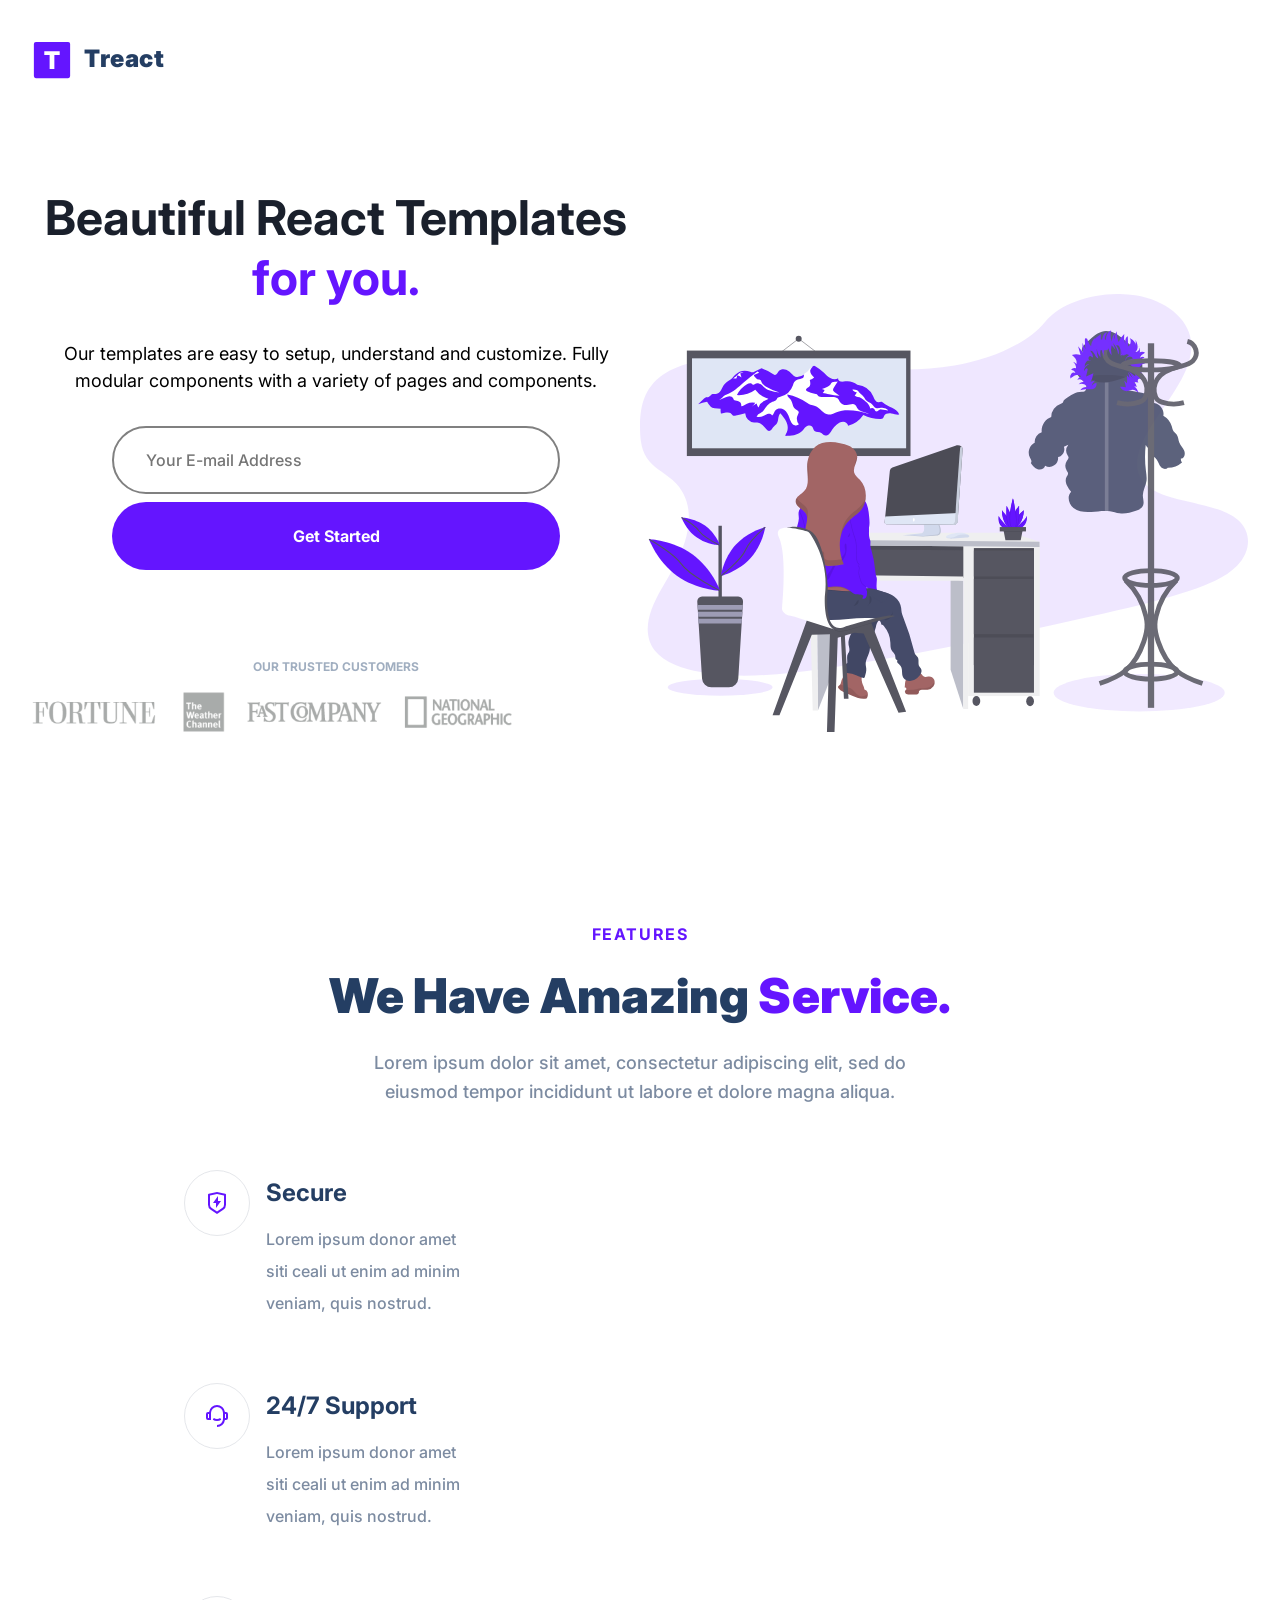
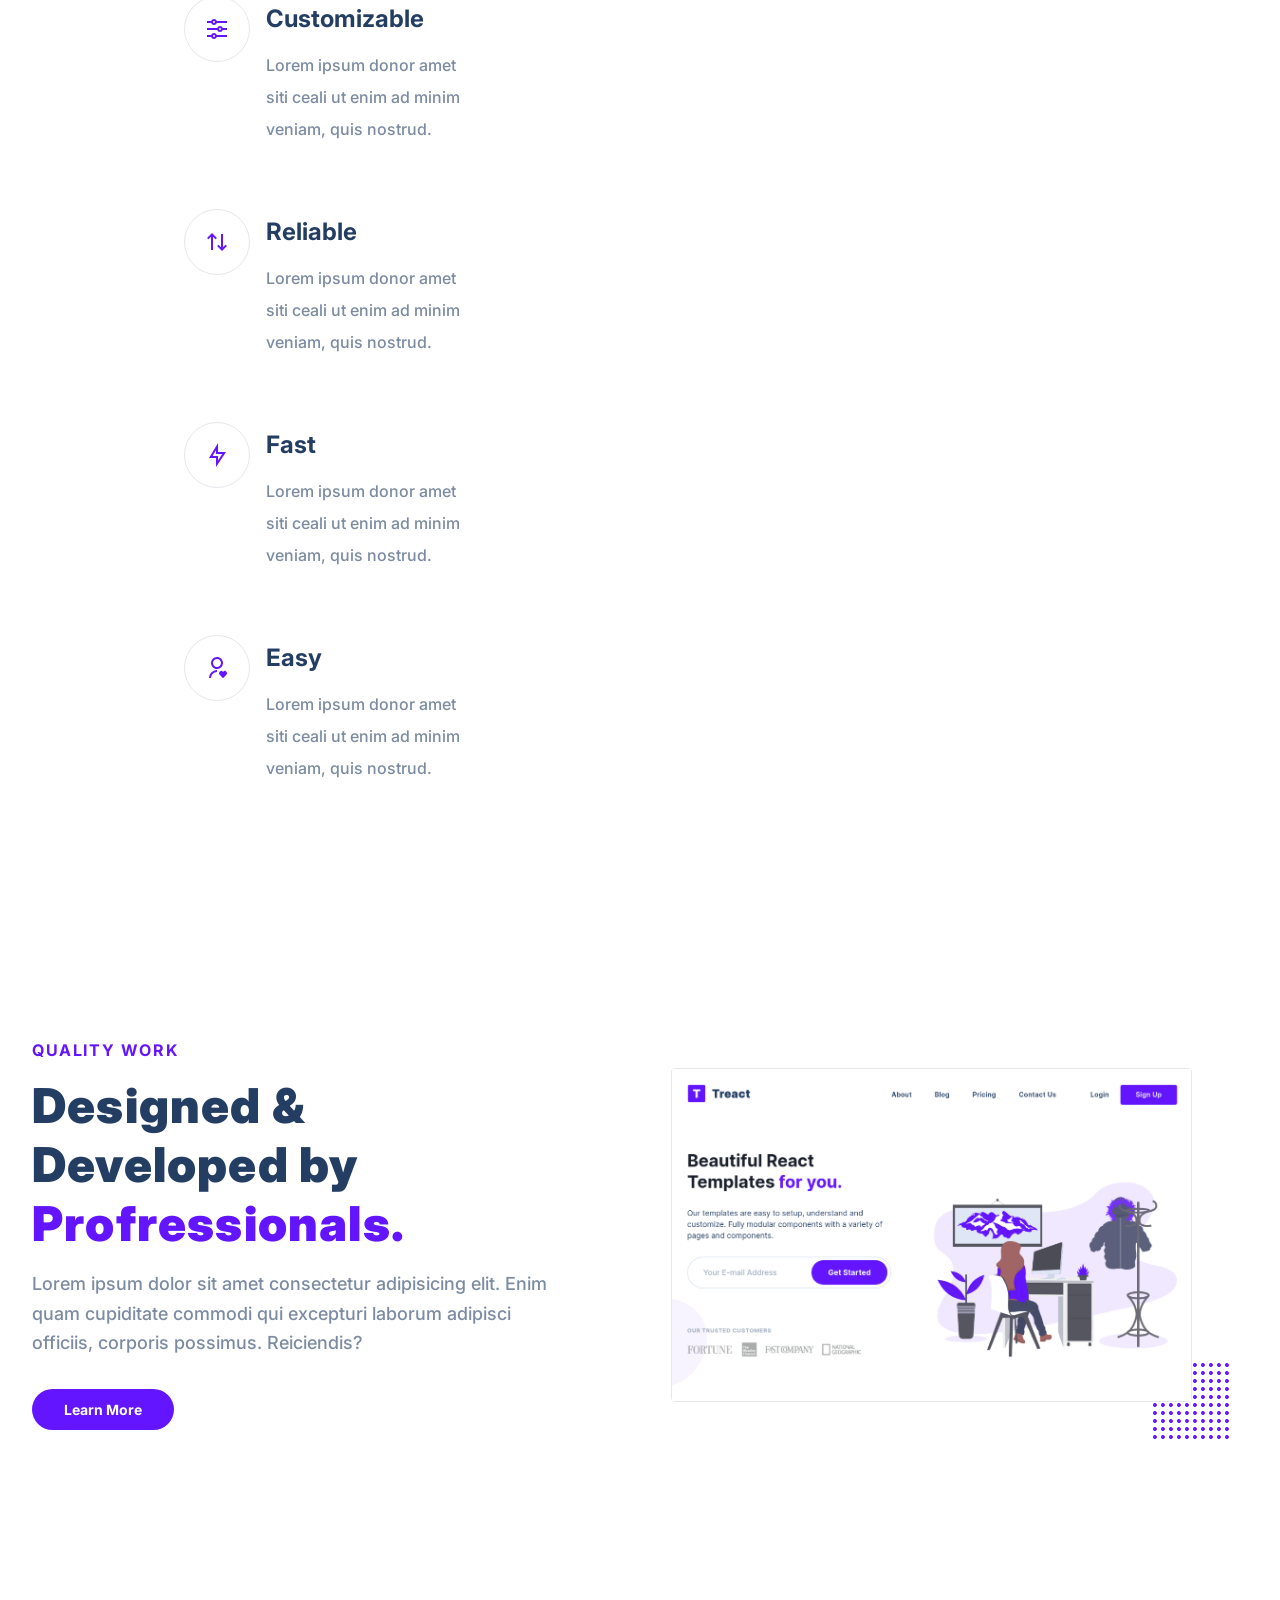
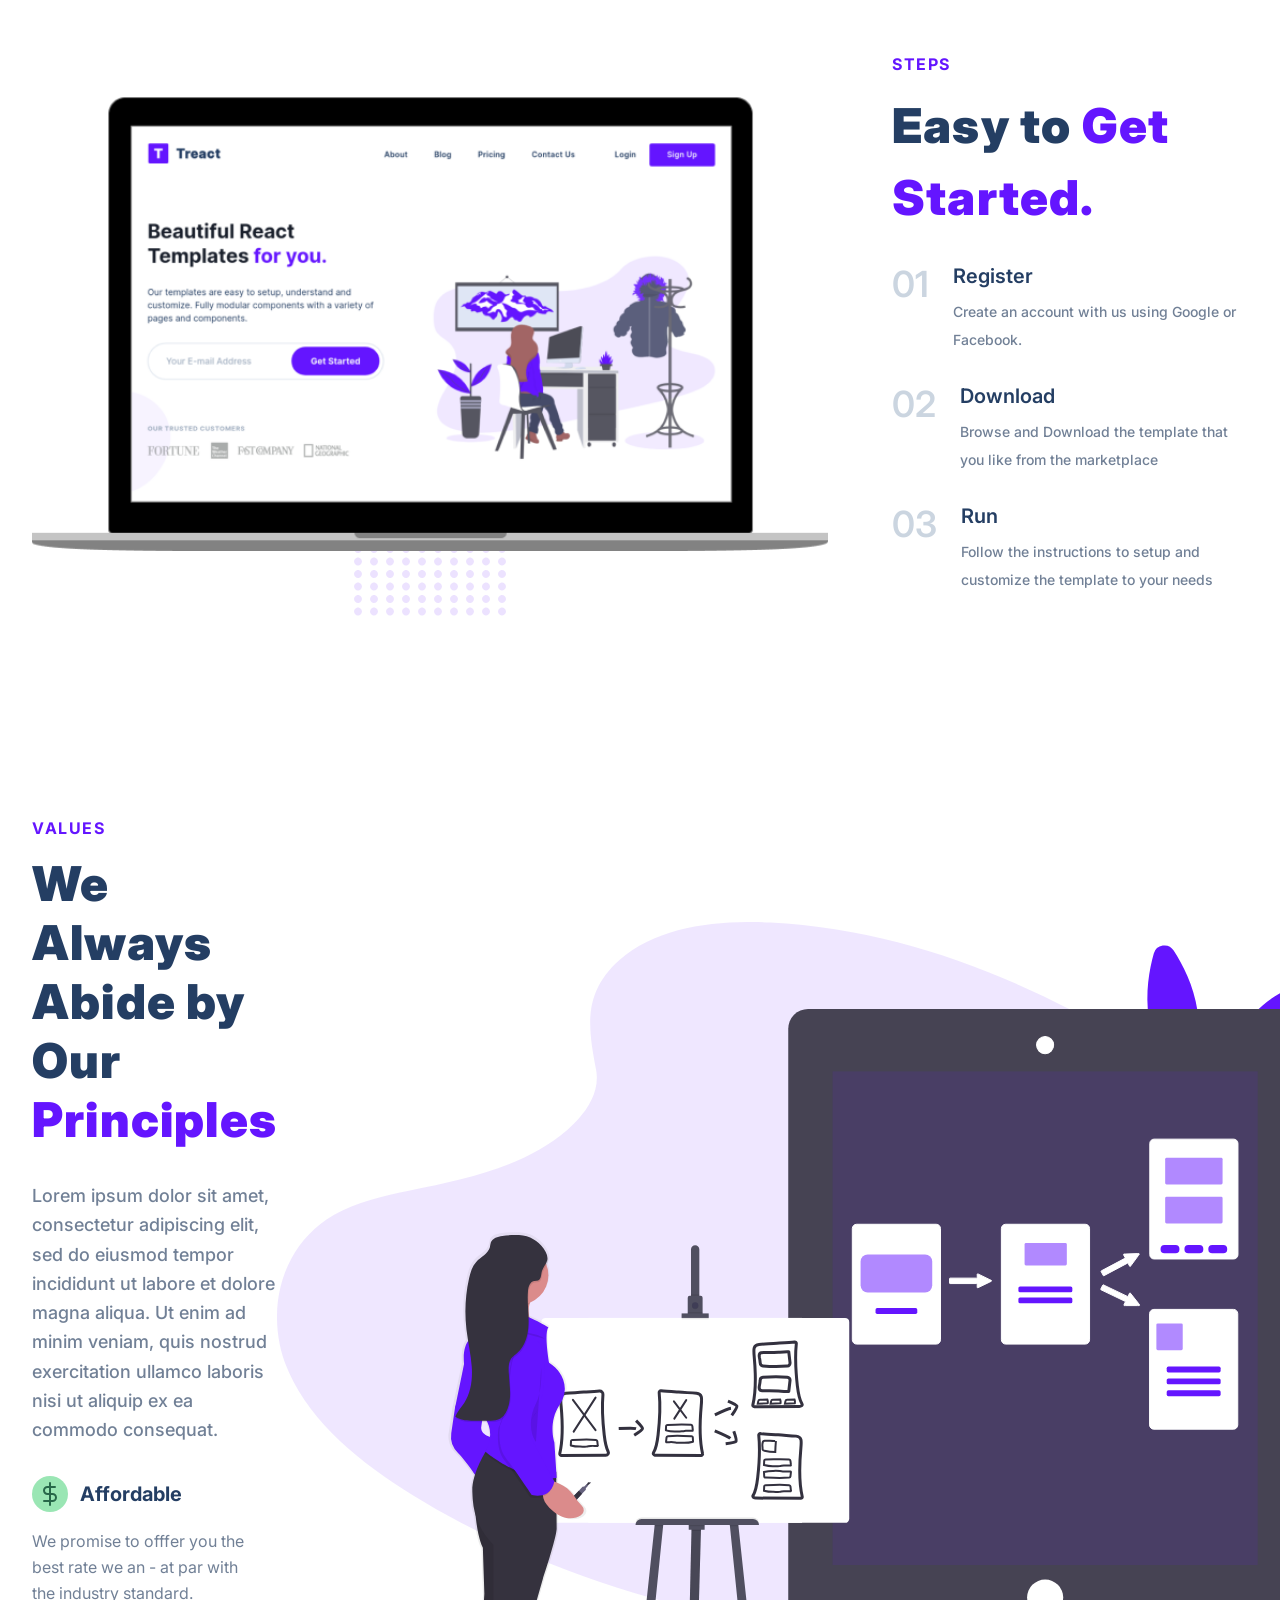
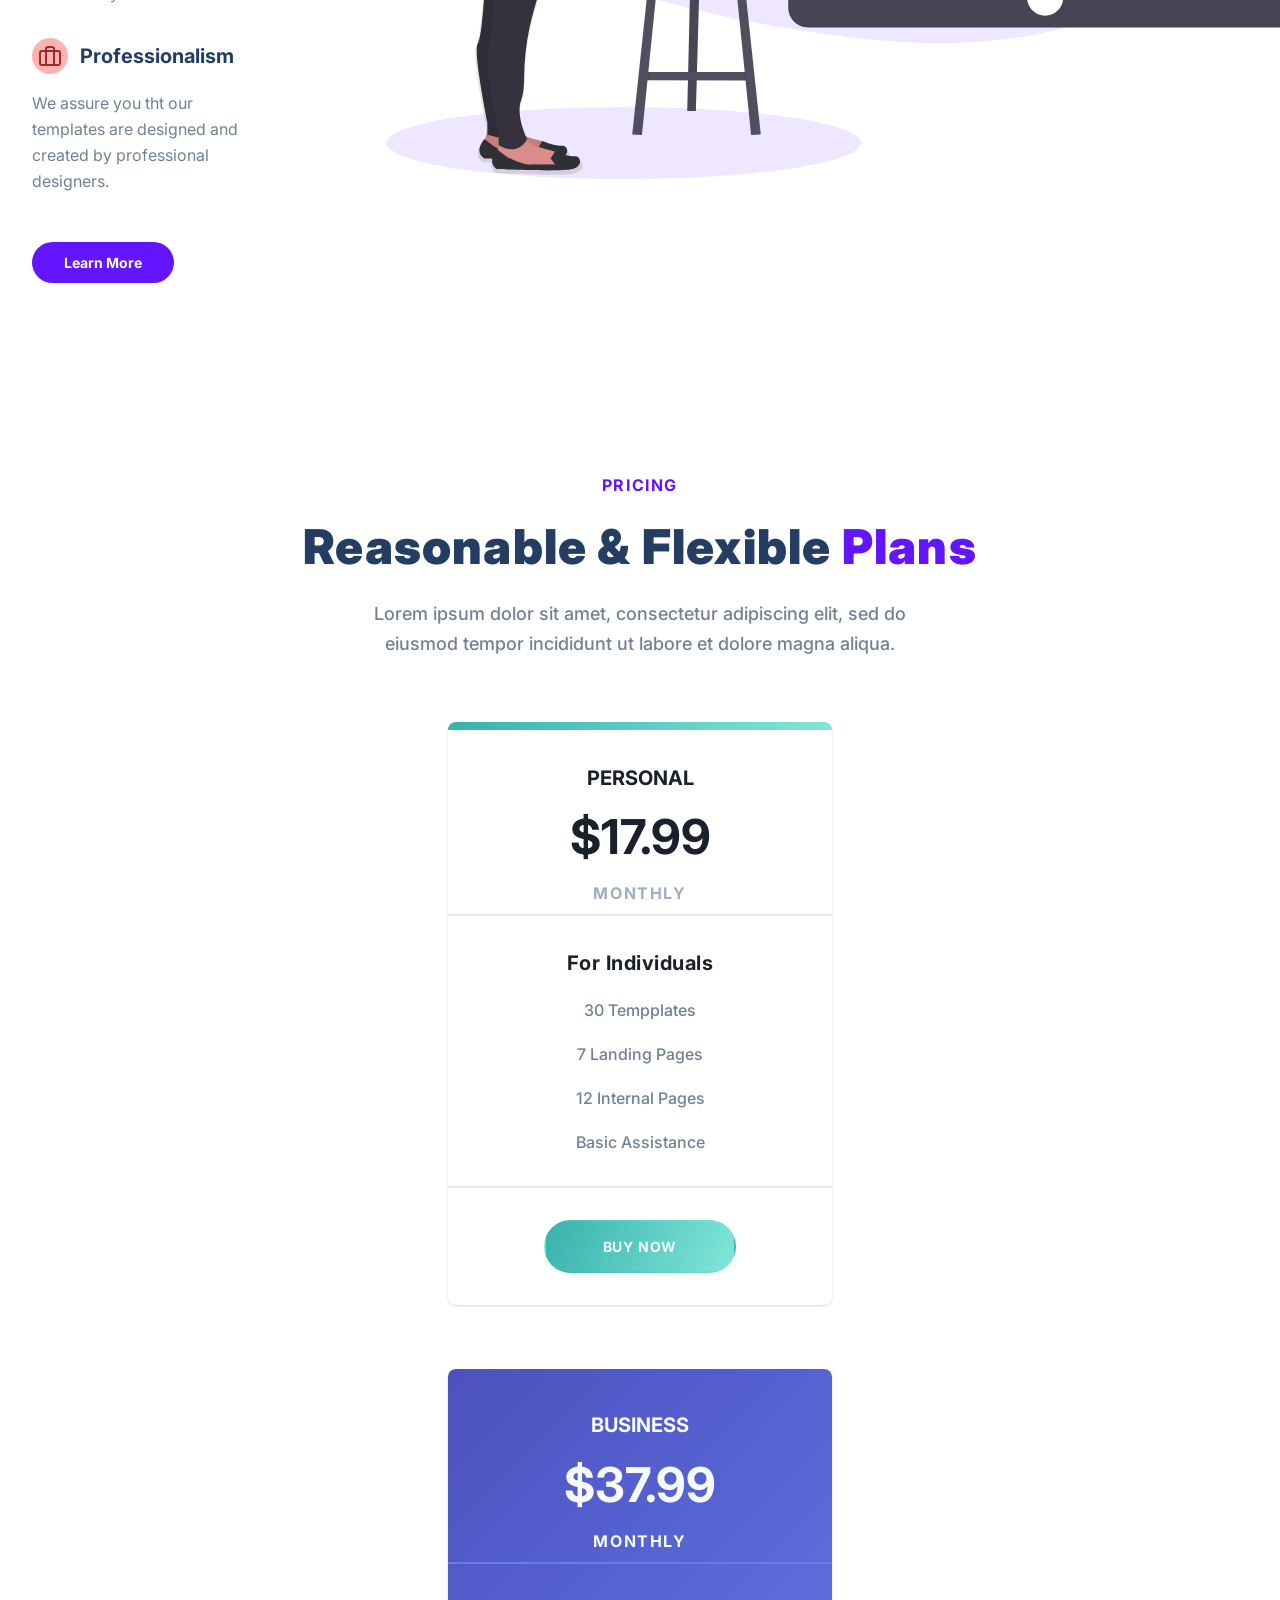
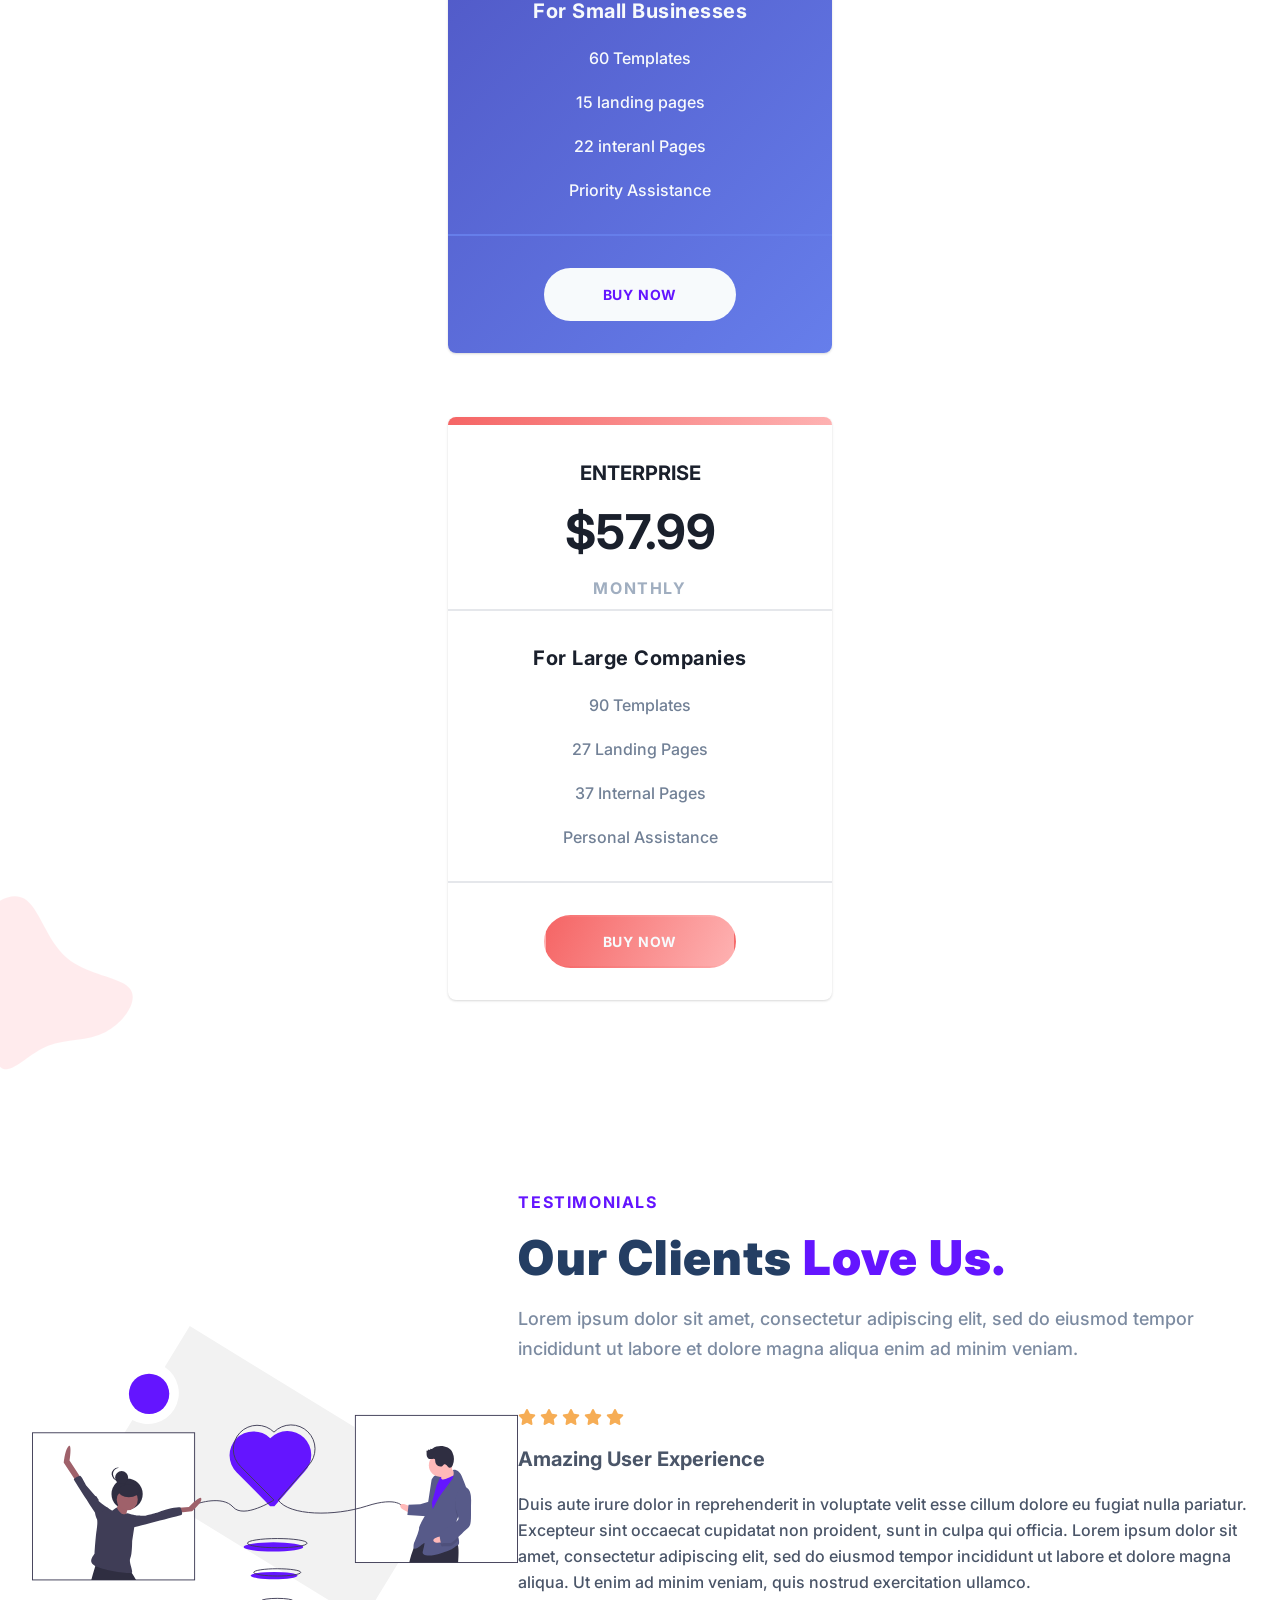
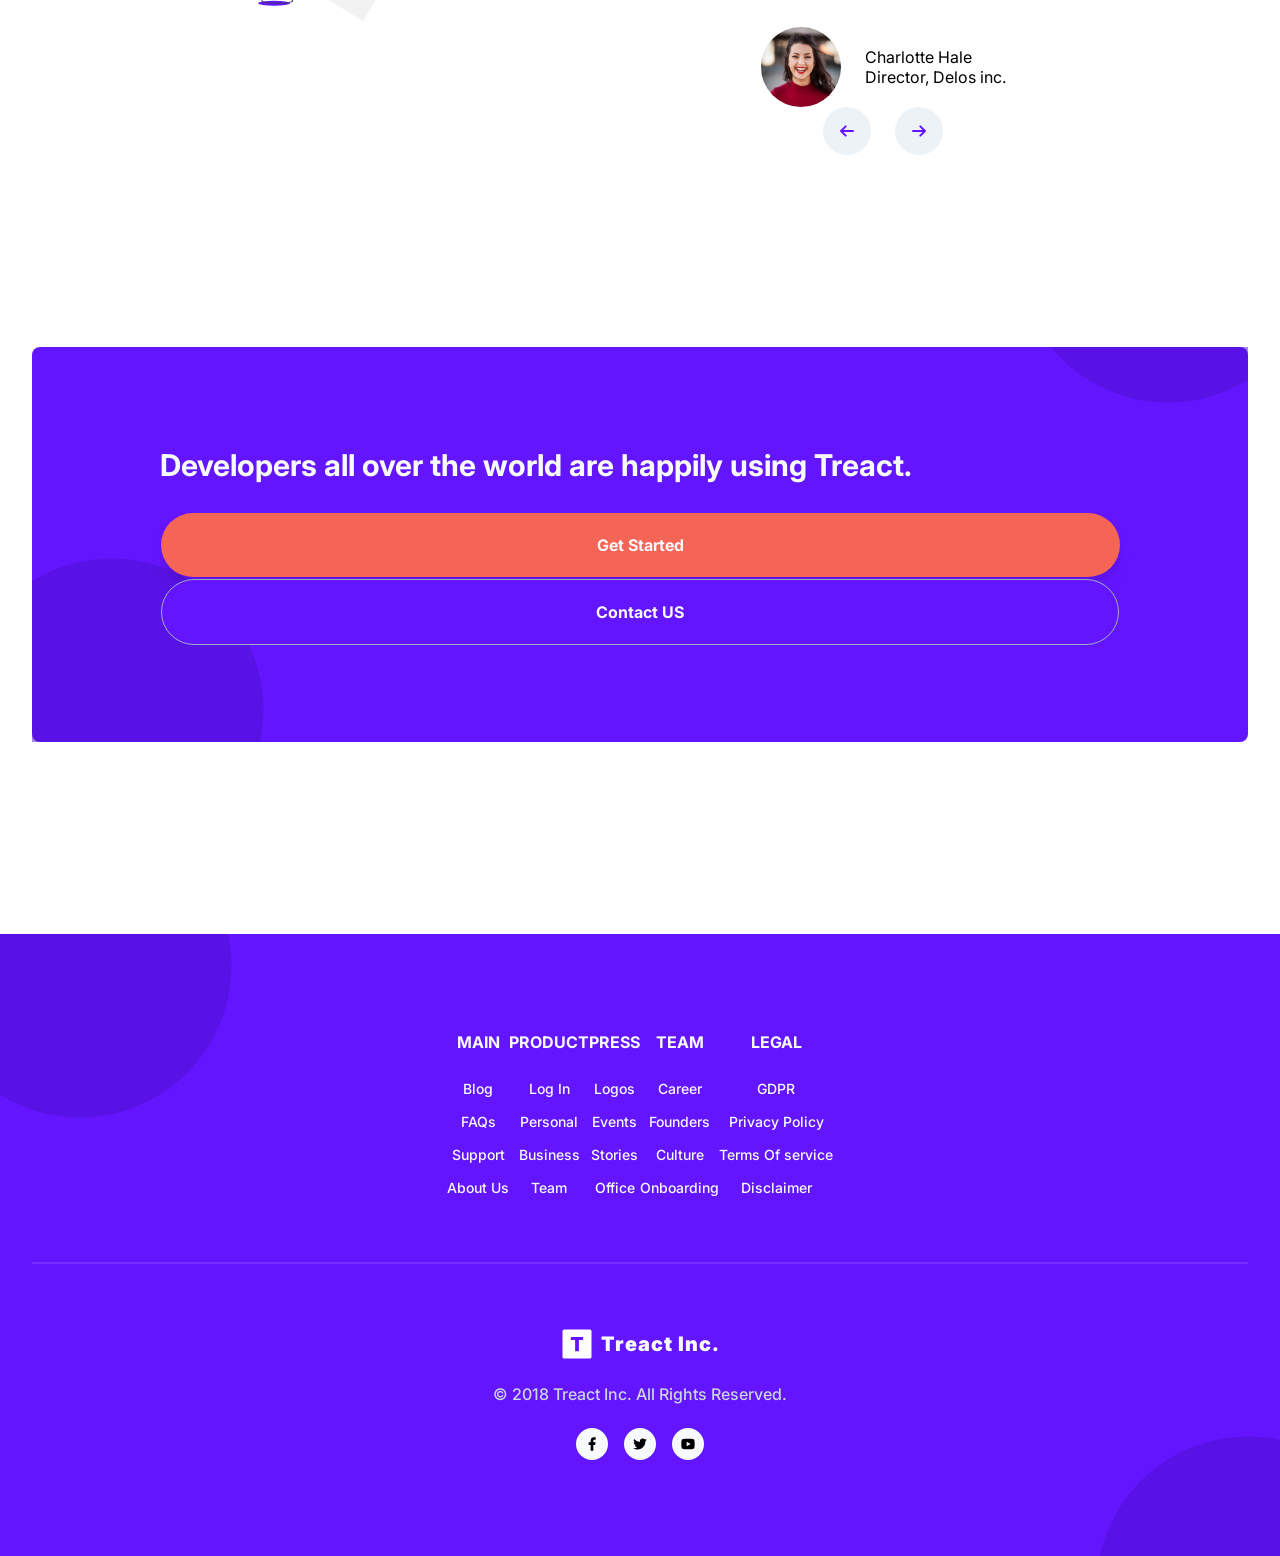
==== index.html @ 31ee58b3 "commit" ====
<!DOCTYPE html>
<html lang="en">
<head>
    <meta charset="UTF-8">
    <meta name="viewport" content="width=device-width, initial-scale=1.0">
    <title>TReact</title>
    <link rel="preconnect" href="https://fonts.googleapis.com">
    <link rel="stylesheet" href="https://cdnjs.cloudflare.com/ajax/libs/font-awesome/6.5.1/css/all.min.css">
    <link rel="stylesheet" href="styles.css">
    <script src="index.js"></script>
</head>
<body>
    <section id="landing">
        <nav>
            <div class="row nav__row">
                <div class="nav__logo">
                    <img class="nav__logo--img" src="assets/logo.2c489fc453a1783cbadacf914efa3df6.svg" alt="">
                    <h1 class="nav__logo--title">Treact</h1>
                </div>
                <div class="nav__links">
                <a href="#"class="nav__link">About</a>
                <a href="#"class="nav__link">Blog</a>
                <a href="#"class="nav__link">Pricing</a>
                <a href="#"class="nav__link">Contact Us</a>
                <a href="#" class="nav__link login">Login</a>
                <a href="#"class="nav__link--primary">Sign Up</a>
                </div>
                <button class="btn__menu btn__menu--close" onclick="openMenu()">
                    <svg xmlns="http://www.w3.org/2000/svg" width="24" height="24" viewBox="0 0 24 24" fill="none"
                        stroke="currentColor" stroke-width="2" stroke-linecap="round" stroke-linejoin="round"
                        class="btn__menu--svg">
                        <line x1="3" y1="12" x2="21" y2="12"></line>
                        <line x1="3" y1="6" x2="21" y2="6"></line>
                        <line x1="3" y1="18" x2="21" y2="18"></line>
                    </svg>
                </button>
            </nav>
                <div class="modal">
                <div class="modal__links">
                    <a class="modal__link">About</a>
                    <a class="modal__link">Blog</a>
                    <a class="modal__link">Pricing</a>
                    <a class="modal__link">Contact</a>
                    <a class="modal__link">Login</a>
                    <a class="modal__link modal__primary">Sign Up</a>
                </div>
                </div>
                <header>
                    <div class="container">
                        <div class="row">
                            <div class="header__description">
                                <h1>Beautiful React Templates <span class="purple">for you.</span></h1>
                                <p class="header__description--para">Our templates are easy to setup, understand and customize. Fully modular components with a variety of pages and components.</p>
                            <div class="header__email">
                                <input type="text" class="header__email--input" placeholder="Your E-mail Address">
                                <button class="header__email--btn">Get Started</button>
                                </div>
                            <p class="header__customers--title">OUR TRUSTED CUSTOMERS</p>
                            <img src="assets/customers-logo-strip.680ac7c2e8ae28161d2c.png" alt="" class="header__customers">
                            </div>
                            
                        <figure class="header__img--wrapper">
                            <img src="assets/design-illustration-2.6da6a00b20c07c4a9b65d1870679e1b8.svg" class="header__img">
                        </figure>
                        
                        </div>
                    </div>
                </header>
     </section>
     <main>
        <section id="features">
            <div class="container">
                <div class="row__narrow">
                    <h4 class="section__tag">FEATURES</h4>
                    <h2 class="section__title">We Have Amazing <span class="purple">Service.</span></h2>
                    <div class="section__para">Lorem ipsum dolor sit amet, consectetur adipiscing elit, sed do eiusmod tempor incididunt ut labore et dolore magna aliqua.
                    </div>
                    <div class="features">
                        <div class="services">
                           
                           <div class="service">
                            <div class="feature">
                            <div class="feature__row">
                                <figure class="feature__img--wrapper">
                                    <img src="assets/shield-icon.daefe14b320b14fbd9cbd18908ac93ec.svg" class="feature__img">
                                </figure>
                                <div class="service__description">
                                  <div class="feature__text">
                                    <h2 class="feature__title">Secure</h2>
                                    <p class="feature__para">Lorem ipsum donor amet siti ceali ut enim ad minim veniam, quis nostrud.</p>
                                  </div>
                                </div>  
                            </div>
                            </div>
                           </div>  

                           <div class="service">
                            <div class="feature">
                            <div class="feature__row">
                                <figure class="feature__img--wrapper">
                                    <img src="assets/support-icon.f9253ffa8cb6ffde5bbaa05eb5136375.svg" class="feature__img">
                                </figure>
                                <div class="feature__text">
                                    <h2 class="feature__title">24/7 Support</h2>
                                    <p class="feature__para">Lorem ipsum donor amet siti ceali ut enim ad minim veniam, quis nostrud.</p>
                                </div>
                            </div>
                            </div>
                           </div>  

                           <div class="service">
                            <div class="feature">
                            <div class="feature__row">
                                <figure class="feature__img--wrapper">
                                    <img src="assets/customize-icon.367468c90fd796009b97fbfba67b2c6a.svg" class="feature__img">
                                </figure>
                                <div class="feature__text">
                                    <h2 class="feature__title">Customizable</h2>
                                    <p class="feature__para">Lorem ipsum donor amet siti ceali ut enim ad minim veniam, quis nostrud.</p>
                                </div>
                            </div>
                            </div>
                           </div>  
                           
                           <div class="service">
                            <div class="feature">
                            <div class="feature__row">
                                <figure class="feature__img--wrapper">
                                    <img src="assets/reliable-icon.1367510a8f0a1bec76dc425d25f92f43.svg" class="feature__img">
                                </figure>
                                <div class="feature__text">
                                    <h2 class="feature__title">Reliable</h2>
                                    <p class="feature__para">Lorem ipsum donor amet siti ceali ut enim ad minim veniam, quis nostrud.</p>
                                </div>
                            </div>
                            </div>
                           </div>  

                            <div class="service">
                            <div class="feature">
                            <div class="feature__row">
                                <figure class="feature__img--wrapper">
                                    <img src="assets/fast-icon.dbb971a73d4805d2fc3bcdacdb55beba.svg" class="feature__img">
                                </figure>
                                <div class="feature__text">
                                    <h2 class="feature__title">Fast</h2>
                                    <p class="feature__para">Lorem ipsum donor amet siti ceali ut enim ad minim veniam, quis nostrud.</p>
                                </div>
                            </div>
                            </div>
                           </div> 



                          <div class="service">
                            <div class="feature">
                            <div class="feature__row">
                                <figure class="feature__img--wrapper">
                                    <img src="assets/simple-icon.673b7e1750b2a4ef32907fc164828d00.svg" class="feature__img">
                                </figure>
                                <div class="feature__text">
                                    <h2 class="feature__title">Easy</h2>
                                    <p class="feature__para">Lorem ipsum donor amet siti ceali ut enim ad minim veniam, quis nostrud.</p>
                                </div>
                            </div>
                            </div>
                          </div>    

                        </div>   
                    </div>
                </div>
            </div>
        </section>
        <section id="quality">
            <div class="container">
                <div class="row">
                    <div class="quality__description">
                        <div class="section__tag">QUALITY WORK </div>
                        <h2 class="section__title">Designed & Developed by <span class="purple">Profressionals.</span></h2>
                        <p class="section__para">Lorem ipsum dolor sit amet consectetur adipisicing elit. Enim quam cupiditate commodi qui excepturi laborum adipisci officiis, corporis possimus. Reiciendis?</p>
                        <button class="btn">Learn More</button>
                    </div>
                    <figure class="quality__img--wrapper">
                       <img src="assets/hero-screenshot-1.40a097b525c2f8c9808e.png" class="quality__img">
                       <svg viewBox="0 0 1280 1280" class="quality__grid"><path d="M55 33.5C44.5 37 35 47.6 32.8 58.3c-4.3 20.6 16.3 41.2 36.9 36.9 15.5-3.2 27.5-19 26-33.9-1.1-10.5-9-21.3-19-26.2-6.1-2.9-15.5-3.6-21.7-1.6zM183 33.5c-15.1 5-25.3 21.6-22.2 36.2 2.5 11.9 13.6 23 25.4 25.5 19.4 4.1 39.5-14.2 37.5-33.9-1.1-10.5-9-21.3-19-26.2-6.1-2.9-15.5-3.6-21.7-1.6zM311 33.5c-10.5 3.5-20 14.1-22.2 24.8-4.3 20.6 16.3 41.2 36.9 36.9 15.5-3.2 27.5-19 26-33.9-1.1-10.5-9-21.3-19-26.2-6.1-2.9-15.5-3.6-21.7-1.6zM439 33.5c-10.5 3.5-20 14.1-22.2 24.8-4.3 20.6 16.3 41.2 36.9 36.9 15.5-3.2 27.5-19 26-33.9-1.1-10.5-9-21.3-19-26.2-6.1-2.9-15.5-3.6-21.7-1.6zM567 33.5c-10.5 3.5-20 14.1-22.2 24.8-4.3 20.6 16.3 41.2 36.9 36.9 15.5-3.2 27.5-19 26-33.9-1.1-10.5-9-21.3-19-26.2-6.1-2.9-15.5-3.6-21.7-1.6zM695 33.5c-10.5 3.5-20 14.1-22.2 24.8-4.3 20.6 16.3 41.2 36.9 36.9 15.5-3.2 27.5-19 26-33.9-1.1-10.5-9-21.3-19-26.2-6.1-2.9-15.5-3.6-21.7-1.6zM823 33.5c-10.5 3.5-20 14.1-22.2 24.8-4.3 20.6 16.3 41.2 36.9 36.9 15.5-3.2 27.5-19 26-33.9-1.1-10.5-9-21.3-19-26.2-6.1-2.9-15.5-3.6-21.7-1.6zM951 33.5c-10.5 3.5-20 14.1-22.2 24.8-4.3 20.6 16.3 41.2 36.9 36.9 15.5-3.2 27.5-19 26-33.9-1.1-10.5-9-21.3-19-26.2-6.1-2.9-15.5-3.6-21.7-1.6zM1079 33.5c-10.5 3.5-20 14.1-22.2 24.8-2.5 11.7 3.2 24.4 14.2 31.9 10.7 7.4 22.9 7.5 33.7.3 17.7-11.8 20.1-33.8 5.3-48.5-8.5-8.6-20.7-11.9-31-8.5zM1207 33.5c-10.5 3.5-20 14.1-22.2 24.8-2.5 11.7 3.2 24.4 14.2 31.9 10.7 7.4 22.9 7.5 33.7.3 17.7-11.8 20.1-33.8 5.3-48.5-8.5-8.6-20.7-11.9-31-8.5zM55 161.5c-10.5 3.5-20 14.1-22.2 24.8-4.3 20.6 16.3 41.2 36.9 36.9 15.5-3.2 27.5-19 26-33.9-1.1-10.5-9-21.3-19-26.2-6.1-2.9-15.5-3.6-21.7-1.6zM183 161.5c-15.1 5-25.3 21.6-22.2 36.2 2.5 11.9 13.6 23 25.4 25.5 19.4 4.1 39.5-14.2 37.5-33.9-1.1-10.5-9-21.3-19-26.2-6.1-2.9-15.5-3.6-21.7-1.6zM311 161.5c-10.5 3.5-20 14.1-22.2 24.8-4.3 20.6 16.3 41.2 36.9 36.9 15.5-3.2 27.5-19 26-33.9-1.1-10.5-9-21.3-19-26.2-6.1-2.9-15.5-3.6-21.7-1.6zM439 161.5c-10.5 3.5-20 14.1-22.2 24.8-4.3 20.6 16.3 41.2 36.9 36.9 15.5-3.2 27.5-19 26-33.9-1.1-10.5-9-21.3-19-26.2-6.1-2.9-15.5-3.6-21.7-1.6zM567 161.5c-10.5 3.5-20 14.1-22.2 24.8-4.3 20.6 16.3 41.2 36.9 36.9 15.5-3.2 27.5-19 26-33.9-1.1-10.5-9-21.3-19-26.2-6.1-2.9-15.5-3.6-21.7-1.6zM695 161.5c-10.5 3.5-20 14.1-22.2 24.8-4.3 20.6 16.3 41.2 36.9 36.9 15.5-3.2 27.5-19 26-33.9-1.1-10.5-9-21.3-19-26.2-6.1-2.9-15.5-3.6-21.7-1.6zM823 161.5c-10.5 3.5-20 14.1-22.2 24.8-4.3 20.6 16.3 41.2 36.9 36.9 15.5-3.2 27.5-19 26-33.9-1.1-10.5-9-21.3-19-26.2-6.1-2.9-15.5-3.6-21.7-1.6zM951 161.5c-10.5 3.5-20 14.1-22.2 24.8-4.3 20.6 16.3 41.2 36.9 36.9 15.5-3.2 27.5-19 26-33.9-1.1-10.5-9-21.3-19-26.2-6.1-2.9-15.5-3.6-21.7-1.6zM1079 161.5c-10.5 3.5-20 14.1-22.2 24.8-2.5 11.7 3.2 24.4 14.2 31.9 10.7 7.4 22.9 7.5 33.7.3 17.7-11.8 20.1-33.8 5.3-48.5-8.5-8.6-20.7-11.9-31-8.5zM1207 161.5c-10.5 3.5-20 14.1-22.2 24.8-2.5 11.7 3.2 24.4 14.2 31.9 10.7 7.4 22.9 7.5 33.7.3 17.7-11.8 20.1-33.8 5.3-48.5-8.5-8.6-20.7-11.9-31-8.5zM55 289.5c-10.5 3.5-20 14.1-22.2 24.8-4.3 20.6 16.3 41.2 36.9 36.9 15.5-3.2 27.5-19 26-33.9-1.1-10.5-9-21.3-19-26.2-6.1-2.9-15.5-3.6-21.7-1.6zM183 289.5c-10.5 3.5-20 14.1-22.2 24.8-4.3 20.6 16.3 41.2 36.9 36.9 15.5-3.2 27.5-19 26-33.9-1.1-10.5-9-21.3-19-26.2-6.1-2.9-15.5-3.6-21.7-1.6zM311 289.5c-10.5 3.5-20 14.1-22.2 24.8-4.3 20.6 16.3 41.2 36.9 36.9 15.5-3.2 27.5-19 26-33.9-1.1-10.5-9-21.3-19-26.2-6.1-2.9-15.5-3.6-21.7-1.6zM439 289.5c-10.5 3.5-20 14.1-22.2 24.8-4.3 20.6 16.3 41.2 36.9 36.9 15.5-3.2 27.5-19 26-33.9-1.1-10.5-9-21.3-19-26.2-6.1-2.9-15.5-3.6-21.7-1.6zM567 289.5c-10.5 3.5-20 14.1-22.2 24.8-4.3 20.6 16.3 41.2 36.9 36.9 15.5-3.2 27.5-19 26-33.9-1.1-10.5-9-21.3-19-26.2-6.1-2.9-15.5-3.6-21.7-1.6zM695 289.5c-10.5 3.5-20 14.1-22.2 24.8-4.3 20.6 16.3 41.2 36.9 36.9 15.5-3.2 27.5-19 26-33.9-1.1-10.5-9-21.3-19-26.2-6.1-2.9-15.5-3.6-21.7-1.6zM823 289.5c-10.5 3.5-20 14.1-22.2 24.8-4.3 20.6 16.3 41.2 36.9 36.9 15.5-3.2 27.5-19 26-33.9-1.1-10.5-9-21.3-19-26.2-6.1-2.9-15.5-3.6-21.7-1.6zM951 289.5c-10.5 3.5-20 14.1-22.2 24.8-4.3 20.6 16.3 41.2 36.9 36.9 15.5-3.2 27.5-19 26-33.9-1.1-10.5-9-21.3-19-26.2-6.1-2.9-15.5-3.6-21.7-1.6zM1079 289.5c-10.5 3.5-20 14.1-22.2 24.8-4.3 20.6 16.3 41.2 36.9 36.9 15.5-3.2 27.5-19 26-33.9-1.1-10.5-9-21.3-19-26.2-6.1-2.9-15.5-3.6-21.7-1.6zM1207 289.5c-10.5 3.5-20 14.1-22.2 24.8-4.3 20.6 16.3 41.2 36.9 36.9 15.5-3.2 27.5-19 26-33.9-1.1-10.5-9-21.3-19-26.2-6.1-2.9-15.5-3.6-21.7-1.6zM55 417.5c-10.5 3.5-20 14.1-22.2 24.8-4.3 20.6 16.3 41.2 36.9 36.9 15.5-3.2 27.5-19 26-33.9-1.1-10.5-9-21.3-19-26.2-6.1-2.9-15.5-3.6-21.7-1.6zM183 417.5c-10.5 3.5-20 14.1-22.2 24.8-4.3 20.6 16.3 41.2 36.9 36.9 15.5-3.2 27.5-19 26-33.9-1.1-10.5-9-21.3-19-26.2-6.1-2.9-15.5-3.6-21.7-1.6zM311 417.5c-10.5 3.5-20 14.1-22.2 24.8-4.3 20.6 16.3 41.2 36.9 36.9 15.5-3.2 27.5-19 26-33.9-1.1-10.5-9-21.3-19-26.2-6.1-2.9-15.5-3.6-21.7-1.6zM439 417.5c-10.5 3.5-20 14.1-22.2 24.8-4.3 20.6 16.3 41.2 36.9 36.9 15.5-3.2 27.5-19 26-33.9-1.1-10.5-9-21.3-19-26.2-6.1-2.9-15.5-3.6-21.7-1.6zM567 417.5c-10.5 3.5-20 14.1-22.2 24.8-4.3 20.6 16.3 41.2 36.9 36.9 15.5-3.2 27.5-19 26-33.9-1.1-10.5-9-21.3-19-26.2-6.1-2.9-15.5-3.6-21.7-1.6zM695 417.5c-10.5 3.5-20 14.1-22.2 24.8-4.3 20.6 16.3 41.2 36.9 36.9 15.5-3.2 27.5-19 26-33.9-1.1-10.5-9-21.3-19-26.2-6.1-2.9-15.5-3.6-21.7-1.6zM823 417.5c-10.5 3.5-20 14.1-22.2 24.8-4.3 20.6 16.3 41.2 36.9 36.9 15.5-3.2 27.5-19 26-33.9-1.1-10.5-9-21.3-19-26.2-6.1-2.9-15.5-3.6-21.7-1.6zM951 417.5c-10.5 3.5-20 14.1-22.2 24.8-4.3 20.6 16.3 41.2 36.9 36.9 15.5-3.2 27.5-19 26-33.9-1.1-10.5-9-21.3-19-26.2-6.1-2.9-15.5-3.6-21.7-1.6zM1079 417.5c-10.5 3.5-20 14.1-22.2 24.8-4.3 20.6 16.3 41.2 36.9 36.9 15.5-3.2 27.5-19 26-33.9-1.1-10.5-9-21.3-19-26.2-6.1-2.9-15.5-3.6-21.7-1.6zM1207 417.5c-10.5 3.5-20 14.1-22.2 24.8-4.3 20.6 16.3 41.2 36.9 36.9 15.5-3.2 27.5-19 26-33.9-1.1-10.5-9-21.3-19-26.2-6.1-2.9-15.5-3.6-21.7-1.6zM55 545.5c-10.5 3.5-20 14.1-22.2 24.8-4.3 20.6 16.3 41.2 36.9 36.9 15.5-3.2 27.5-19 26-33.9-1.1-10.5-9-21.3-19-26.2-6.1-2.9-15.5-3.6-21.7-1.6zM183 545.5c-10.5 3.5-20 14.1-22.2 24.8-4.3 20.6 16.3 41.2 36.9 36.9 15.5-3.2 27.5-19 26-33.9-1.1-10.5-9-21.3-19-26.2-6.1-2.9-15.5-3.6-21.7-1.6zM311 545.5c-10.5 3.5-20 14.1-22.2 24.8-4.3 20.6 16.3 41.2 36.9 36.9 15.5-3.2 27.5-19 26-33.9-1.1-10.5-9-21.3-19-26.2-6.1-2.9-15.5-3.6-21.7-1.6zM439 545.5c-10.5 3.5-20 14.1-22.2 24.8-4.3 20.6 16.3 41.2 36.9 36.9 15.5-3.2 27.5-19 26-33.9-1.1-10.5-9-21.3-19-26.2-6.1-2.9-15.5-3.6-21.7-1.6zM567 545.5c-10.5 3.5-20 14.1-22.2 24.8-4.3 20.6 16.3 41.2 36.9 36.9 15.5-3.2 27.5-19 26-33.9-1.1-10.5-9-21.3-19-26.2-6.1-2.9-15.5-3.6-21.7-1.6zM695 545.5c-10.5 3.5-20 14.1-22.2 24.8-4.3 20.6 16.3 41.2 36.9 36.9 15.5-3.2 27.5-19 26-33.9-1.1-10.5-9-21.3-19-26.2-6.1-2.9-15.5-3.6-21.7-1.6zM823 545.5c-10.5 3.5-20 14.1-22.2 24.8-4.3 20.6 16.3 41.2 36.9 36.9 15.5-3.2 27.5-19 26-33.9-1.1-10.5-9-21.3-19-26.2-6.1-2.9-15.5-3.6-21.7-1.6zM951 545.5c-10.5 3.5-20 14.1-22.2 24.8-4.3 20.6 16.3 41.2 36.9 36.9 15.5-3.2 27.5-19 26-33.9-1.1-10.5-9-21.3-19-26.2-6.1-2.9-15.5-3.6-21.7-1.6zM1079 545.5c-10.5 3.5-20 14.1-22.2 24.8-4.3 20.6 16.3 41.2 36.9 36.9 15.5-3.2 27.5-19 26-33.9-1.1-10.5-9-21.3-19-26.2-6.1-2.9-15.5-3.6-21.7-1.6zM1207 545.5c-10.5 3.5-20 14.1-22.2 24.8-4.3 20.6 16.3 41.2 36.9 36.9 15.5-3.2 27.5-19 26-33.9-1.1-10.5-9-21.3-19-26.2-6.1-2.9-15.5-3.6-21.7-1.6zM55 673.5c-10.5 3.5-20 14.1-22.2 24.8-4.3 20.6 16.3 41.2 36.9 36.9 15.5-3.2 27.5-19 26-33.9-1.1-10.5-9-21.3-19-26.2-6.1-2.9-15.5-3.6-21.7-1.6zM183 673.5c-10.5 3.5-20 14.1-22.2 24.8-4.3 20.6 16.3 41.2 36.9 36.9 15.5-3.2 27.5-19 26-33.9-1.1-10.5-9-21.3-19-26.2-6.1-2.9-15.5-3.6-21.7-1.6zM311 673.5c-10.5 3.5-20 14.1-22.2 24.8-4.3 20.6 16.3 41.2 36.9 36.9 15.5-3.2 27.5-19 26-33.9-1.1-10.5-9-21.3-19-26.2-6.1-2.9-15.5-3.6-21.7-1.6zM439 673.5c-10.5 3.5-20 14.1-22.2 24.8-4.3 20.6 16.3 41.2 36.9 36.9 15.5-3.2 27.5-19 26-33.9-1.1-10.5-9-21.3-19-26.2-6.1-2.9-15.5-3.6-21.7-1.6zM567 673.5c-10.5 3.5-20 14.1-22.2 24.8-4.3 20.6 16.3 41.2 36.9 36.9 15.5-3.2 27.5-19 26-33.9-1.1-10.5-9-21.3-19-26.2-6.1-2.9-15.5-3.6-21.7-1.6zM695 673.5c-10.5 3.5-20 14.1-22.2 24.8-4.3 20.6 16.3 41.2 36.9 36.9 15.5-3.2 27.5-19 26-33.9-1.1-10.5-9-21.3-19-26.2-6.1-2.9-15.5-3.6-21.7-1.6zM823 673.5c-10.5 3.5-20 14.1-22.2 24.8-4.3 20.6 16.3 41.2 36.9 36.9 15.5-3.2 27.5-19 26-33.9-1.1-10.5-9-21.3-19-26.2-6.1-2.9-15.5-3.6-21.7-1.6zM951 673.5c-10.5 3.5-20 14.1-22.2 24.8-4.3 20.6 16.3 41.2 36.9 36.9 15.5-3.2 27.5-19 26-33.9-1.1-10.5-9-21.3-19-26.2-6.1-2.9-15.5-3.6-21.7-1.6zM1079 673.5c-10.5 3.5-20 14.1-22.2 24.8-4.3 20.6 16.3 41.2 36.9 36.9 15.5-3.2 27.5-19 26-33.9-1.1-10.5-9-21.3-19-26.2-6.1-2.9-15.5-3.6-21.7-1.6zM1207 673.5c-10.5 3.5-20 14.1-22.2 24.8-4.3 20.6 16.3 41.2 36.9 36.9 15.5-3.2 27.5-19 26-33.9-1.1-10.5-9-21.3-19-26.2-6.1-2.9-15.5-3.6-21.7-1.6zM55 801.5c-10.5 3.5-20 14.1-22.2 24.8-4.3 20.6 16.3 41.2 36.9 36.9 15.5-3.2 27.5-19 26-33.9-1.1-10.5-9-21.3-19-26.2-6.1-2.9-15.5-3.6-21.7-1.6zM183 801.5c-10.5 3.5-20 14.1-22.2 24.8-4.3 20.6 16.3 41.2 36.9 36.9 15.5-3.2 27.5-19 26-33.9-1.1-10.5-9-21.3-19-26.2-6.1-2.9-15.5-3.6-21.7-1.6zM311 801.5c-10.5 3.5-20 14.1-22.2 24.8-2.5 11.7 3.2 24.4 14.2 31.9 10.7 7.4 22.9 7.5 33.7.3 17.7-11.8 20.1-33.8 5.3-48.5-8.5-8.6-20.7-11.9-31-8.5zM439 801.5c-10.5 3.5-20 14.1-22.2 24.8-2.5 11.7 3.2 24.4 14.2 31.9 10.7 7.4 22.9 7.5 33.7.3 17.7-11.8 20.1-33.8 5.3-48.5-8.5-8.6-20.7-11.9-31-8.5zM567 801.5c-15.1 5-25.3 21.6-22.2 36.2 2.5 11.9 13.6 23 25.5 25.5 19.3 4.1 39.4-14.2 37.4-33.9-1.1-10.5-9-21.3-19-26.2-6.1-2.9-15.5-3.6-21.7-1.6zM695 801.5c-15.1 5-25.3 21.6-22.2 36.2 2.5 11.9 13.6 23 25.5 25.5 19.3 4.1 39.4-14.2 37.4-33.9-1.1-10.5-9-21.3-19-26.2-6.1-2.9-15.5-3.6-21.7-1.6zM823 801.5c-15.1 5-25.3 21.6-22.2 36.2 2.5 11.9 13.6 23 25.5 25.5 19.3 4.1 39.4-14.2 37.4-33.9-1.1-10.5-9-21.3-19-26.2-6.1-2.9-15.5-3.6-21.7-1.6zM951 801.5c-15.1 5-25.3 21.6-22.2 36.2 2.5 11.9 13.6 23 25.5 25.5 19.3 4.1 39.4-14.2 37.4-33.9-1.1-10.5-9-21.3-19-26.2-6.1-2.9-15.5-3.6-21.7-1.6zM1079 801.5c-10.5 3.5-20 14.1-22.2 24.8-4.3 20.6 16.3 41.2 36.9 36.9 15.5-3.2 27.5-19 26-33.9-1.1-10.5-9-21.3-19-26.2-6.1-2.9-15.5-3.6-21.7-1.6zM1207 801.5c-10.5 3.5-20 14.1-22.2 24.8-4.3 20.6 16.3 41.2 36.9 36.9 15.5-3.2 27.5-19 26-33.9-1.1-10.5-9-21.3-19-26.2-6.1-2.9-15.5-3.6-21.7-1.6zM55 929.5c-10.5 3.5-20 14.1-22.2 24.8-4.3 20.6 16.3 41.2 36.9 36.9 15.5-3.2 27.5-19 26-33.9-1.1-10.5-9-21.3-19-26.2-6.1-2.9-15.5-3.6-21.7-1.6zM183 929.5c-10.5 3.5-20 14.1-22.2 24.8-4.3 20.6 16.3 41.2 36.9 36.9 15.5-3.2 27.5-19 26-33.9-1.1-10.5-9-21.3-19-26.2-6.1-2.9-15.5-3.6-21.7-1.6zM311 929.5c-10.5 3.5-20 14.1-22.2 24.8-2.5 11.7 3.2 24.4 14.2 31.9 10.7 7.4 22.9 7.5 33.7.3 17.7-11.8 20.1-33.8 5.3-48.5-8.5-8.6-20.7-11.9-31-8.5zM439 929.5c-10.5 3.5-20 14.1-22.2 24.8-2.5 11.7 3.2 24.4 14.2 31.9 10.7 7.4 22.9 7.5 33.7.3 17.7-11.8 20.1-33.8 5.3-48.5-8.5-8.6-20.7-11.9-31-8.5zM567 929.5c-15.1 5-25.3 21.6-22.2 36.2 2.5 11.9 13.6 23 25.5 25.5 19.3 4.1 39.4-14.2 37.4-33.9-1.1-10.5-9-21.3-19-26.2-6.1-2.9-15.5-3.6-21.7-1.6zM695 929.5c-15.1 5-25.3 21.6-22.2 36.2 2.5 11.9 13.6 23 25.5 25.5 19.3 4.1 39.4-14.2 37.4-33.9-1.1-10.5-9-21.3-19-26.2-6.1-2.9-15.5-3.6-21.7-1.6zM823 929.5c-15.1 5-25.3 21.6-22.2 36.2 2.5 11.9 13.6 23 25.5 25.5 19.3 4.1 39.4-14.2 37.4-33.9-1.1-10.5-9-21.3-19-26.2-6.1-2.9-15.5-3.6-21.7-1.6zM951 929.5c-15.1 5-25.3 21.6-22.2 36.2 2.5 11.9 13.6 23 25.5 25.5 19.3 4.1 39.4-14.2 37.4-33.9-1.1-10.5-9-21.3-19-26.2-6.1-2.9-15.5-3.6-21.7-1.6zM1079 929.5c-10.5 3.5-20 14.1-22.2 24.8-4.3 20.6 16.3 41.2 36.9 36.9 15.5-3.2 27.5-19 26-33.9-1.1-10.5-9-21.3-19-26.2-6.1-2.9-15.5-3.6-21.7-1.6zM1207 929.5c-10.5 3.5-20 14.1-22.2 24.8-4.3 20.6 16.3 41.2 36.9 36.9 15.5-3.2 27.5-19 26-33.9-1.1-10.5-9-21.3-19-26.2-6.1-2.9-15.5-3.6-21.7-1.6zM55 1057.5c-10.5 3.5-20 14.1-22.2 24.8-4.3 20.6 16.3 41.2 36.9 36.9 15.5-3.2 27.5-19 26-33.9-1.1-10.5-9-21.3-19-26.2-6.1-2.9-15.5-3.6-21.7-1.6zM183 1057.5c-10.5 3.5-20 14.1-22.2 24.8-4.3 20.6 16.3 41.2 36.9 36.9 15.5-3.2 27.5-19 26-33.9-1.1-10.5-9-21.3-19-26.2-6.1-2.9-15.5-3.6-21.7-1.6zM311 1057.5c-10.5 3.5-20 14.1-22.2 24.8-2.5 11.7 3.2 24.4 14.2 31.9 10.7 7.4 22.9 7.5 33.7.3 17.7-11.8 20.1-33.8 5.3-48.5-8.5-8.6-20.7-11.9-31-8.5zM439 1057.5c-10.5 3.5-20 14.1-22.2 24.8-2.5 11.7 3.2 24.4 14.2 31.9 10.7 7.4 22.9 7.5 33.7.3 17.7-11.8 20.1-33.8 5.3-48.5-8.5-8.6-20.7-11.9-31-8.5zM567 1057.5c-10.5 3.5-20 14.1-22.2 24.8-4.3 20.6 16.3 41.2 36.9 36.9 15.5-3.2 27.5-19 26-33.9-1.1-10.5-9-21.3-19-26.2-6.1-2.9-15.5-3.6-21.7-1.6zM695 1057.5c-10.5 3.5-20 14.1-22.2 24.8-4.3 20.6 16.3 41.2 36.9 36.9 15.5-3.2 27.5-19 26-33.9-1.1-10.5-9-21.3-19-26.2-6.1-2.9-15.5-3.6-21.7-1.6zM823 1057.5c-10.5 3.5-20 14.1-22.2 24.8-4.3 20.6 16.3 41.2 36.9 36.9 15.5-3.2 27.5-19 26-33.9-1.1-10.5-9-21.3-19-26.2-6.1-2.9-15.5-3.6-21.7-1.6zM951 1057.5c-10.5 3.5-20 14.1-22.2 24.8-4.3 20.6 16.3 41.2 36.9 36.9 15.5-3.2 27.5-19 26-33.9-1.1-10.5-9-21.3-19-26.2-6.1-2.9-15.5-3.6-21.7-1.6zM1079 1057.5c-10.5 3.5-20 14.1-22.2 24.8-4.3 20.6 16.3 41.2 36.9 36.9 15.5-3.2 27.5-19 26-33.9-1.1-10.5-9-21.3-19-26.2-6.1-2.9-15.5-3.6-21.7-1.6zM1207 1057.5c-10.5 3.5-20 14.1-22.2 24.8-4.3 20.6 16.3 41.2 36.9 36.9 15.5-3.2 27.5-19 26-33.9-1.1-10.5-9-21.3-19-26.2-6.1-2.9-15.5-3.6-21.7-1.6zM55 1185.5c-10.5 3.5-20 14.1-22.2 24.8-4.3 20.6 16.3 41.2 36.9 36.9 15.5-3.2 27.5-19 26-33.9-1.1-10.5-9-21.3-19-26.2-6.1-2.9-15.5-3.6-21.7-1.6zM183 1185.5c-10.5 3.5-20 14.1-22.2 24.8-4.3 20.6 16.3 41.2 36.9 36.9 15.5-3.2 27.5-19 26-33.9-1.1-10.5-9-21.3-19-26.2-6.1-2.9-15.5-3.6-21.7-1.6zM311 1185.5c-10.5 3.5-20 14.1-22.2 24.8-4.3 20.6 16.3 41.2 36.9 36.9 15.5-3.2 27.5-19 26-33.9-1.1-10.5-9-21.3-19-26.2-6.1-2.9-15.5-3.6-21.7-1.6zM439 1185.5c-10.5 3.5-20 14.1-22.2 24.8-4.3 20.6 16.3 41.2 36.9 36.9 15.5-3.2 27.5-19 26-33.9-1.1-10.5-9-21.3-19-26.2-6.1-2.9-15.5-3.6-21.7-1.6zM567 1185.5c-10.5 3.5-20 14.1-22.2 24.8-4.3 20.6 16.3 41.2 36.9 36.9 15.5-3.2 27.5-19 26-33.9-1.1-10.5-9-21.3-19-26.2-6.1-2.9-15.5-3.6-21.7-1.6zM695 1185.5c-10.5 3.5-20 14.1-22.2 24.8-4.3 20.6 16.3 41.2 36.9 36.9 15.5-3.2 27.5-19 26-33.9-1.1-10.5-9-21.3-19-26.2-6.1-2.9-15.5-3.6-21.7-1.6zM823 1185.5c-10.5 3.5-20 14.1-22.2 24.8-4.3 20.6 16.3 41.2 36.9 36.9 15.5-3.2 27.5-19 26-33.9-1.1-10.5-9-21.3-19-26.2-6.1-2.9-15.5-3.6-21.7-1.6zM951 1185.5c-10.5 3.5-20 14.1-22.2 24.8-4.3 20.6 16.3 41.2 36.9 36.9 15.5-3.2 27.5-19 26-33.9-1.1-10.5-9-21.3-19-26.2-6.1-2.9-15.5-3.6-21.7-1.6zM1079 1185.5c-10.5 3.5-20 14.1-22.2 24.8-4.3 20.6 16.3 41.2 36.9 36.9 15.5-3.2 27.5-19 26-33.9-1.1-10.5-9-21.3-19-26.2-6.1-2.9-15.5-3.6-21.7-1.6zM1207 1185.5c-10.5 3.5-20 14.1-22.2 24.8-4.3 20.6 16.3 41.2 36.9 36.9 15.5-3.2 27.5-19 26-33.9-1.1-10.5-9-21.3-19-26.2-6.1-2.9-15.5-3.6-21.7-1.6z"></path></svg> 
                    </figure>
                </div>
            </div>
        </section>
        <section id="steps">
            <div class="container">
                <div class="row">
                    <figure class="steps__img--wrapper">
                    <img src="assets/hero-screenshot-2.241aac1fbc66db29d873.png" class="steps__img" alt="DashBoard Screenshot">
                    <svg viewBox="0 0 1280 1280" class="steps__grid" xmlns="http://www.w3.org/2000/svg">
                        <defs><path id="line-of-balls" d="M55 33.5C44.5 37 35 47.6 32.8 58.3c-4.3 20.6 16.3 41.2 36.9 36.9 15.5-3.2 27.5-19 26-33.9-1.1-10.5-9-21.3-19-26.2-6.1-2.9-15.5-3.6-21.7-1.6zM183 33.5c-15.1 5-25.3 21.6-22.2 36.2 2.5 11.9 13.6 23 25.4 25.5 19.4 4.1 39.5-14.2 37.5-33.9-1.1-10.5-9-21.3-19-26.2-6.1-2.9-15.5-3.6-21.7-1.6zM311 33.5c-10.5 3.5-20 14.1-22.2 24.8-4.3 20.6 16.3 41.2 36.9 36.9 15.5-3.2 27.5-19 26-33.9-1.1-10.5-9-21.3-19-26.2-6.1-2.9-15.5-3.6-21.7-1.6zM439 33.5c-10.5 3.5-20 14.1-22.2 24.8-4.3 20.6 16.3 41.2 36.9 36.9 15.5-3.2 27.5-19 26-33.9-1.1-10.5-9-21.3-19-26.2-6.1-2.9-15.5-3.6-21.7-1.6zM567 33.5c-10.5 3.5-20 14.1-22.2 24.8-4.3 20.6 16.3 41.2 36.9 36.9 15.5-3.2 27.5-19 26-33.9-1.1-10.5-9-21.3-19-26.2-6.1-2.9-15.5-3.6-21.7-1.6zM695 33.5c-10.5 3.5-20 14.1-22.2 24.8-4.3 20.6 16.3 41.2 36.9 36.9 15.5-3.2 27.5-19 26-33.9-1.1-10.5-9-21.3-19-26.2-6.1-2.9-15.5-3.6-21.7-1.6zM823 33.5c-10.5 3.5-20 14.1-22.2 24.8-4.3 20.6 16.3 41.2 36.9 36.9 15.5-3.2 27.5-19 26-33.9-1.1-10.5-9-21.3-19-26.2-6.1-2.9-15.5-3.6-21.7-1.6zM951 33.5c-10.5 3.5-20 14.1-22.2 24.8-4.3 20.6 16.3 41.2 36.9 36.9 15.5-3.2 27.5-19 26-33.9-1.1-10.5-9-21.3-19-26.2-6.1-2.9-15.5-3.6-21.7-1.6zM1079 33.5c-10.5 3.5-20 14.1-22.2 24.8-2.5 11.7 3.2 24.4 14.2 31.9 10.7 7.4 22.9 7.5 33.7.3 17.7-11.8 20.1-33.8 5.3-48.5-8.5-8.6-20.7-11.9-31-8.5zM1207 33.5c-10.5 3.5-20 14.1-22.2 24.8-2.5 11.7 3.2 24.4 14.2 31.9 10.7 7.4 22.9 7.5 33.7.3 17.7-11.8 20.1-33.8 5.3-48.5-8.5-8.6-20.7-11.9-31-8.5z"></path>
                        </defs>
                            <g fill="rgba(100, 21, 255, 0.15)">
                            <use href="#line-of-balls" transform="translate(0, 0)"></use>
                            <use href="#line-of-balls" transform="translate(0, 100)"></use>
                            <use href="#line-of-balls" transform="translate(0, 200)"></use>
                            <use href="#line-of-balls" transform="translate(0, 300)"></use>
                            <use href="#line-of-balls" transform="translate(0, 400)"></use>
                            <use href="#line-of-balls" transform="translate(0, 500)"></use>
                            <use href="#line-of-balls" transform="translate(0, 600)"></use>
                            <use href="#line-of-balls" transform="translate(0, 700)"></use>
                            <use href="#line-of-balls" transform="translate(0, 800)"></use>
                            <use href="#line-of-balls" transform="translate(0, 900)"></use>
                            </g>
                    </svg>
                </figure>
                <div class="steps__description">
                    <div class="section__tag">STEPS</div>
                    <h2 class="section__title">Easy to <span class="purple">Get Started.</span></h2>
                    <div class="steps__list">


                        <div class="step">
                            <div class="step__number">01</div>
                            <div class="step__description">
                                <div class="step__title">Register</div>
                                <p class="step__para">Create an account with us using Google or Facebook.</p>
                            </div>
                        </div>


                        <div class="step">
                            <div class="step__number">02</div>
                            <div class="step__description">
                                <div class="step__title">Download</div>
                                <p class="step__para">Browse and Download the template that you like from the marketplace</p>
                            </div>
                        </div>


                        <div class="step">
                            <div class="step__number">03</div>
                            <div class="step__description">
                                <div class="step__title">Run</div>
                                <p class="step__para">Follow the instructions to setup and customize the template to your needs</p>
                            </div>
                        </div>


                    </div>
                </div>
                </div>
            </div>
        </section>
        <section id="values">
            <div class="container">
                <div class="row">
                    <div class="values__description">
                        <div class="section__tag">VALUES</div>
                        <h2 class="section__title">We Always Abide by Our <span class="purple">Principles</span></h2>
                        <div class="section__para">Lorem ipsum dolor sit amet, consectetur adipiscing elit, sed do eiusmod tempor incididunt ut labore et dolore magna aliqua. Ut enim ad minim veniam, quis nostrud exercitation ullamco laboris nisi ut aliquip ex ea commodo consequat.</div>
                        <div class="values__list">
                            
                            
                            <div class="value">
                                <div class="value__title">
                                    <figure class="value__img--wrapper"><svg xmlns="http://www.w3.org/2000/svg" width="24" height="24" viewBox="0 0 24 24" fill="none" stroke="rgba(39, 103, 73, 1)" stroke-width="2" stroke-linecap="round" stroke-linejoin="round" class="value__img">
                        <line x1="12" y1="1" x2="12" y2="23"></line>
                        <path d="M17 5H9.5a3.5 3.5 0 0 0 0 7h5a3.5 3.5 0 0 1 0 7H6"></path></svg>
                                    </figure>
                                    <div class="value__name">Affordable
                                    </div>
                                </div>
                                <div class="value__para">We promise to offfer you the best rate we an - at par with the industry standard.</div>
                            </div>
                        
                        
                            <div class="value">
                                <div class="value__title">
                                    <figure class="value__img--wrapper"><svg xmlns="http://www.w3.org/2000/svg" width="24" height="24" viewBox="0 0 24 24" fill="none" stroke="rgba(155, 44, 44, 1)" stroke-width="2" stroke-linecap="round" stroke-linejoin="round" class="value__img">
                        <rect x="2" y="7" width="20" height="14" rx="2" ry="2"></rect>
                        <path d="M16 21V5a2 2 0 0 0-2-2h-4a2 2 0 0 0-2 2v16"></path></svg>
                                    </figure>
                                    <div class="value__name">Professionalism</div>
                                </div>
                                <div class="value__para">We assure you tht our templates are designed and created by professional designers.</div>
                            </div>
                        </div>
                        <button class="btn">Learn More</button>
                    </div>
                    <img class="values__img" src="assets/prototype-illustration.21bc4b3f612a2f257c3d361067582485.svg">
                </div>
            </div> 
        </section>
        <section id="pricing">
            <div class="container">
                <div class="row">
                <div class="section__tag">pricing</div>
                <h2 class="section__title">Reasonable & Flexible <span class="purple">Plans</span></h2>
                <p class="section__para">Lorem ipsum dolor sit amet, consectetur adipiscing elit, sed do eiusmod tempor incididunt ut labore et dolore magna aliqua.</p>
                <div class="plans">

                    <div class="plan">
                        <div class="plan__stripe"></div>
                        <div class="plan__top">
                            <div class="plan__name">PERSONAL</div>
                            <div class="plan__price">$17.99</div>
                            <div class="plan__duration">MONTHLY</div>
                        </div>
                        <div class="plan__middle">
                            <div class="plan__target">For Individuals</div>
                            <p class="plan__feature">30 Tempplates</p>
                            <p class="plan__feature">7 Landing Pages</p>
                            <p class="plan__feature">12 Internal Pages</p>
                            <p class="plan__feature">Basic Assistance</p>
                        </div>
                        <div class="plan__bottom">
                            <button class="plan__button">buy now</button>
                        </div>
                    </div>


                    <div class="plan">
                    <div class="plan__stripe"></div>
                    <div class="plan__top">
                        <div class="plan__name">BUSINESS</div>
                        <div class="plan__price">$37.99</div>
                        <div class="plan__duration">MONTHLY</div>
                    </div>
                    <div class="plan__middle">
                        <div class="plan__target">For Small Businesses</div>
                        <p class="plan__feature">60 Templates</p>
                        <p class="plan__feature">15 landing pages</p>
                        <p class="plan__feature">22 interanl Pages</p>
                        <p class="plan__feature">Priority Assistance</p>
                    </div>
                    <div class="plan__bottom">
                        <button class="plan__button">Buy Now</button>
                    </div>
                    </div>

                    <div class="plan">
                        <div class="plan__stripe"></div>
                        <div class="plan__top">
                            <div class="plan__name">ENTERPRISE</div>
                            <div class="plan__price">$57.99</div>
                            <div class="plan__duration">MONTHLY</div>
                        </div>
                        <div class="plan__middle">
                            <div class="plan__target">For Large Companies</div>
                            <p class="plan__feature">90 Templates</p>
                            <p class="plan__feature">27 Landing Pages</p>
                            <p class="plan__feature">37 Internal Pages</p>
                            <p class="plan__feature">Personal Assistance</p>
                        </div>
                        <div class="plan__bottom">
                            <button class="plan__button">buy now</button>
                        </div>
                    </div>
                    <svg width="600" height="600" viewBox="0 0 600 600" xmlns="http://www.w3.org/2000/svg" class="plans__blob">
                <g transform="translate(300,300)">
                  <path d="M82,-98.3C129.8,-57.7,208.2,-54.1,229.6,-26.6C251.1,1,215.6,52.5,172.9,74.9C130.2,97.2,80.3,90.4,37.8,107.5C-4.8,124.7,-40,165.7,-63.3,162.3C-86.5,158.8,-97.8,110.9,-109.3,72.2C-120.7,33.5,-132.2,4.1,-140.1,-37.4C-147.9,-79,-152.1,-132.6,-128.1,-177.3C-104.1,-222.1,-52.1,-258,-17.5,-237.2C17.1,-216.4,34.3,-138.9,82,-98.3Z" fill="#FFB4BC"></path>
                </g>
              </svg>
                </div>
                </div>
            </div>
        </section>
        <section id="testimonials">
            <div class="container">
                <div class="row">
                    <img src="assets/love-illustration.c759090fa833369ad6ffb6eb19cacb3e.svg" alt class="testimonials__img">
                    <div class="testimonials__description">
                        <div class="section__tag">testimonials</div>
                        <h2 class="section__title">Our Clients <span class="purple">Love Us.</span></h2>
                        <p class="section__para">Lorem ipsum dolor sit amet, consectetur adipiscing elit, sed do eiusmod tempor incididunt ut labore et dolore magna aliqua enim ad minim veniam.</p>
                        <div class="testimonial">
                            <div class="testimonial__rating">
                                <i class="fa-solid fa-star"></i>
                                <i class="fa-solid fa-star"></i>
                                <i class="fa-solid fa-star"></i>
                                <i class="fa-solid fa-star"></i>
                                <i class="fa-solid fa-star"></i>
                            </div>
                            <h3 class="testimonial__title">Amazing User Experience</h3>
                            <p class="testimonial__para">Duis aute irure dolor in reprehenderit in voluptate velit esse cillum dolore eu fugiat nulla pariatur. Excepteur sint occaecat cupidatat non proident, sunt in culpa qui officia. Lorem ipsum dolor sit amet, consectetur adipiscing elit, sed do eiusmod tempor incididunt ut labore et dolore magna aliqua. Ut enim ad minim veniam, quis nostrud exercitation ullamco.</p>
                            <div class="testimonial__bottom">
                                <div class="testimonial__profile">
                                    <img src="assets/photo-1494790108377-be9c29b29330.avif" class="testimonial__img">
                                    <div class="testimonial__details">
                                        <div class="testimonial__name">Charlotte Hale</div>
                                        <div class="testimonial__role">Director, Delos inc.</div>
                                    </div>
                                </div>
                                <div class="testimonial__buttons">
                                    <button class="testimonial__button"><svg fill="none" stroke="rgb(100,21,255)" stroke-linecap="round" stroke-linejoin="round" stroke-width="3" viewBox="0 0 24 24">
                        <path d="M10 19l-7-7m0 0l7-7m-7 7h18"></path>
                      </svg></button>
                                    <div class="divider"></div>
                                    <button class="testimonial__button"><svg fill="none" stroke="rgb(100,21,255)" stroke-linecap="round" stroke-linejoin="round" stroke-width="3" viewBox="0 0 24 24">
                        <path d="M14 5l7 7m0 0l-7 7m7-7H3"></path>
                      </svg></button>
                                </div>
                            </div>
                        </div>
                    </div>
                </div>
            </div>
        </section>
        <section id="start">
            <div class="container">
                <div class="row">
                  <svg viewBox="0 0 600 600" class="start__blob--1">
              <g transform="translate(300,300)">
                <path d="M153.6,-239C199.1,-209.8,236,-167.2,258.4,-118C280.9,-68.9,288.9,-13.1,281.2,40.4C273.5,93.9,250.1,145.2,214.7,186.1C179.3,226.9,131.9,257.4,80,272.6C28.2,287.8,-28.2,287.8,-80,272.6C-131.9,257.4,-179.3,226.9,-214.7,186.1C-250.1,145.2,-273.5,93.9,-281.2,40.4C-288.9,-13.1,-280.9,-68.9,-258.4,-118C-236,-167.2,-199.1,-209.8,-153.6,-239C-108.1,-268.3,-54.1,-284.1,0,-284.1C54.1,-284.1,108.1,-268.3,153.6,-239Z" fill="rgb(80,17,204)"></path>
              </g>
            </svg>
            <svg viewBox="0 0 600 600" class="start__blob--2">
              <g transform="translate(300,300)">
                <path d="M153.6,-239C199.1,-209.8,236,-167.2,258.4,-118C280.9,-68.9,288.9,-13.1,281.2,40.4C273.5,93.9,250.1,145.2,214.7,186.1C179.3,226.9,131.9,257.4,80,272.6C28.2,287.8,-28.2,287.8,-80,272.6C-131.9,257.4,-179.3,226.9,-214.7,186.1C-250.1,145.2,-273.5,93.9,-281.2,40.4C-288.9,-13.1,-280.9,-68.9,-258.4,-118C-236,-167.2,-199.1,-209.8,-153.6,-239C-108.1,-268.3,-54.1,-284.1,0,-284.1C54.1,-284.1,108.1,-268.3,153.6,-239Z" fill="rgb(80,17,204)"></path>
              </g>
            </svg> 
            <div class="start__container">
                <div class="start__row">
                    <div class="start__title">Developers all over the world are happily using Treact.</div>
                    <div class="start__buttons">
                        <button class="start__button btn">Get Started</button>
                        <button class="start__button btn">Contact US</button>
                    </div>
                </div>
            </div> 
            </div>
            </div>
        </section>
     </main>
     <footer>
        <svg viewBox="0 0 600 600" class="footer__blob--1">
        <g transform="translate(300,300)">
          <path d="M153.6,-239C199.1,-209.8,236,-167.2,258.4,-118C280.9,-68.9,288.9,-13.1,281.2,40.4C273.5,93.9,250.1,145.2,214.7,186.1C179.3,226.9,131.9,257.4,80,272.6C28.2,287.8,-28.2,287.8,-80,272.6C-131.9,257.4,-179.3,226.9,-214.7,186.1C-250.1,145.2,-273.5,93.9,-281.2,40.4C-288.9,-13.1,-280.9,-68.9,-258.4,-118C-236,-167.2,-199.1,-209.8,-153.6,-239C-108.1,-268.3,-54.1,-284.1,0,-284.1C54.1,-284.1,108.1,-268.3,153.6,-239Z" fill="rgba(80,17,204)"></path>
        </g>
      </svg>
      <svg viewBox="0 0 600 600" class="footer__blob--2">
        <g transform="translate(300,300)">
            <path d="M153.6,-239C199.1,-209.8,236,-167.2,258.4,-118C280.9,-68.9,288.9,-13.1,281.2,40.4C273.5,93.9,250.1,145.2,214.7,186.1C179.3,226.9,131.9,257.4,80,272.6C28.2,287.8,-28.2,287.8,-80,272.6C-131.9,257.4,-179.3,226.9,-214.7,186.1C-250.1,145.2,-273.5,93.9,-281.2,40.4C-288.9,-13.1,-280.9,-68.9,-258.4,-118C-236,-167.2,-199.1,-209.8,-153.6,-239C-108.1,-268.3,-54.1,-284.1,0,-284.1C54.1,-284.1,108.1,-268.3,153.6,-239Z" fill="rgba(80,17,204)"></path>
        </g>
      </svg>
        <div class="row footer__row">
            <div class="footer__columns">
                <div class="footer__column">
                    <div class="footer__column--title">MAIN</div>
                    <a class="footer__column--link">Blog</a>
                    <a class="footer__column--link">FAQs</a>
                    <a class="footer__column--link">Support</a>
                    <a class="footer__column--link">About Us</a>
                </div>
                <div class="footer__column">
                    <div class="footer__column--title">PRODUCT</div>
                    <a class="footer__column--link">Log In</a>
                    <a class="footer__column--link">Personal</a>
                    <a class="footer__column--link">Business</a>
                    <a class="footer__column--link">Team</a>
                </div>
                <div class="footer__column">
                    <div class="footer__column--title">PRESS</div>
                    <a class="footer__column--link">Logos</a>
                    <a class="footer__column--link">Events</a>
                    <a class="footer__column--link">Stories</a>
                    <a class="footer__column--link">Office</a>
                </div>
                <div class="footer__column">
                    <div class="footer__column--title">TEAM</div>
                    <a class="footer__column--link">Career</a>
                    <a class="footer__column--link">Founders</a>
                    <a class="footer__column--link">Culture</a>
                    <a class="footer__column--link">Onboarding</a>
                </div>
                <div class="footer__column">
                    <div class="footer__column--title">LEGAL</div>
                    <a class="footer__column--link">GDPR</a>
                    <a class="footer__column--link">Privacy Policy</a>
                    <a class="footer__column--link">Terms Of service</a>
                    <a class="footer__column--link">Disclaimer</a>
                </div>
            </div>
            <div class="footer__divider"></div>
            <div class="footer__bottom">
                <div class="footer__logo">
                    <img src="assets/logo-light.d9a5d1b5be5ea077b26864fdfc2e96a4.svg" alt class="footer__logo--img">
                    <h5 class="footer__logo--text">Treact Inc.</h5>
                </div>
                <div class="footer__copyright">© 2018 Treact Inc. All Rights Reserved.</div>
                <div class="footer__socials">
                    <a class="footer__social--link"><svg fill="currentColor" viewBox="0 0 24 24">
                <path d="M14 13.5h2.5l1-4H14v-2c0-1.03 0-2 2-2h1.5V2.14c-.326-.043-1.557-.14-2.857-.14C11.928 2 10 3.657 10 6.7v2.8H7v4h3V22h4v-8.5z"></path>
              </svg></a>
              <a class="footer__social--link"><svg fill="currentColor" viewBox="0 0 24 24">
                <path d="M22.162 5.656a8.384 8.384 0 01-2.402.658A4.196 4.196 0 0021.6 4c-.82.488-1.719.83-2.656 1.015a4.182 4.182 0 00-7.126 3.814 11.874 11.874 0 01-8.62-4.37 4.168 4.168 0 00-.566 2.103c0 1.45.738 2.731 1.86 3.481a4.168 4.168 0 01-1.894-.523v.052a4.185 4.185 0 003.355 4.101 4.21 4.21 0 01-1.89.072A4.185 4.185 0 007.97 16.65a8.394 8.394 0 01-6.191 1.732 11.83 11.83 0 006.41 1.88c7.693 0 11.9-6.373 11.9-11.9 0-.18-.005-.362-.013-.54a8.496 8.496 0 002.087-2.165z"></path>
              </svg></a>
              <a class="footer__social--link"><svg fill="currentColor" viewBox="0 0 24 24">
                <path d="M21.543 6.498C22 8.28 22 12 22 12s0 3.72-.457 5.502c-.254.985-.997 1.76-1.938 2.022C17.896 20 12 20 12 20s-5.893 0-7.605-.476c-.945-.266-1.687-1.04-1.938-2.022C2 15.72 2 12 2 12s0-3.72.457-5.502c.254-.985.997-1.76 1.938-2.022C6.107 4 12 4 12 4s5.896 0 7.605.476c.945.266 1.687 1.04 1.938 2.022zM10 15.5l6-3.5-6-3.5v7z"></path>
              </svg></a>
                </div>
            </div>
        </div>
     </footer>
</body>
</html>
---- styles.css ----
@import url('https://fonts.googleapis.com/css2?family=Inter:wght@100;200;300;400;500;600;700;800;900&display=swap');

*{
    margin: 0;
    padding: 0;
    box-sizing: border-box;
    font-family: 'Inter', sans-serif;
}

body{
    max-width: 100vw;
    overflow-x: hidden;
}

.row{
   display: flex;
    width: 100%;
    max-width: 1280px;
    margin: 0 auto;
}

.row__narrow{
    width: 100%;
    max-width: 1024px;
    margin: 0 auto;
}

.container{
    padding: 96px 0;
}

.purple {
    color: #6415ff;
}

section{
    padding: 0 32px;
}

main{
    margin-bottom: 96px;
}

a{
    text-decoration: none;
    display: inline;
}
/* 
NAVBAR  
 */

 nav{
    display: flex;
    padding-top: 32px;
 }

 .nav__row{
    display: flex;
    justify-content: space-between;
 }

 .nav__logo{
    display: flex;
    align-items: center;
    margin: 8px 0;
    padding-bottom: 4px;
 }

 .nav__logo--title{
    font-weight: 900;
    font-size: 24px;
    margin-left: 12px;
    padding-bottom: 2px;
    letter-spacing: 0.6px;
    color: #243e63;
 }

 .nav__logo--img{
    height: 40px;
    width: 40px;
 }

 .nav__links{
    display: none;
    align-items: center;
    padding-bottom: 2px;
 }

 .nav__link{
    font-size: 14px;
    font-weight: 600;
    padding-top: 4px;
    letter-spacing: 0.35px;
    border-bottom: 2px solid transparent;
    position: relative;
    transition: all 300ms;
    margin: 0 24px;
    color: #243e63;
 }

 .login{
   margin-left: 48px;
 }

 .nav__link::after{
    content: "";
    position: absolute;
    left: 0;
    bottom: -6px;
    height: 2px;
    width: 100%;
    background: #6415ff;
    transition: all 300ms ease;
    opacity: 0;
 }

  .nav__link:hover::after{
    opacity: 1;
 }


 .nav__link--primary{
    margin: 0;
    padding: 10px 32px;
    margin-top: 2px;
    border-radius: 9999px;
    color: #fff;
    background-color: #6415ff;
    line-height: 1.5;
    border: none;
    width: auto;
    transition: all 300ms ease;
    text-decoration: none;
 }

 .nav__link--primary:hover{
    background-color: #5011cc;
 }

 .btn__menu{
    display: none;
    background: transparent;
    border: none;
    transition: all 300ms ease;
 }

 .btn__menu--svg:hover{
    filter: invert(26%) sepia(94%) saturate(7476%) hue-rotate(261deg) brightness(94%) contrast(115%);
 }

 .modal{
    position: fixed;
    top: 0;
    left: 0;
    right: 0;
    height: 378px;
    margin: 23px 16px;
    padding: 32px;
    background-color: #fff;
    border: 1px solid rgb(299, 231, 235);
    border-radius: 8px;
    z-index: 4;
    visibility: hidden;
    opacity: 0;
    transform: translateX(300%);
    transition: all 300ms ease;
 }

 .modal__links{
    width: 100%;
    height: 100%;
    display: flex;
    flex-direction: column;
    align-items: center;
 }

 .modal__link{
    color: #1a202c;
    padding: 12px 32px;
    background-color: #6415ff;
    border-radius: 500px;
    border: none;
 }

 .btn__menu--close{
    top: 24px;
    right: 18px;
 }

 /* HEADER */

 header .row{
   display: flex;
   align-items: center;
   justify-content: space-between;
 }

 h1{
   font-size: 48px;
   color: #1a202c;
   line-height: 1.25;
 }

 p{
   font-size: 18px;
   line-height: 1.5;
 }

 .header__description{
   width: 100%;
   display: flex;
   flex-direction: column;
   align-items: center;
   text-align: center;
 }

 .header__description--para{
   margin: 32px 0;
 }

 .header__email{
   width: 100%;
   max-width: 448px;
   height: auto;
   position: relative;
   display: flex;
   justify-content: flex-end;
   align-items: center;
   flex-direction: column;
 }

 .header__email--input{
   width: 100%;
   border-radius: 500px;
   border: 2px solid rgb(299, 231, 235);
   padding: 20px 0px 20px 32px;
   color: rgb(36, 62, 99);
   font-weight: 500;
   font-size: 16px;
   position: static;
   top: 0;
   bottom: 0;
   z-index: 1;
   transition: border-color 300ms;
   border-color: grey;
   height: 68px;
 }



 .header__email--btn{
   z-index: 2;
   margin: 8px;
   height: 68px;
   width: 100%;
   border-radius: 500px;
   border: none;
   background-color: #6415ff;
   color: #fff;
   font-weight: 700;
   font-size: 16px;
   transition: all 300ms ease;
 }

 .header__email--btn:hover{
   background-color: #5011cc;
   cursor: pointer;
 }

img{
   width: 100%;
 }

 .header__customers--title{
   margin-top: 80px;
   color: #a0aec0;
   font-size: 12px;
   font-weight: 700;
   letter-spacing: 0.6;
 }

 .header__customers{
   margin-top: 16px;
   padding-right: 128px;
   opacity: 0.5;
 }

 

 .header__img--wrapper{
   width: 100%;
   display: flex;
 }

 .header__img{
   width: 100%;
   max-width: 768px;
 }

 /* 

FEATURES ↓

*/


#features {
    position: relative;
}

#features .row__narrow {
    display: flex;
    flex-direction: column;
    align-items: center;
}

.section__tag{
   font-size: 16px;
   color: #6415ff;
   letter-spacing: 1.6px;
   font-weight: 700;
   text-transform: uppercase;
   text-align: center;
}


#features .section__title{
   font-size: 48px;
   font-weight: 900;
   color: #243e63;
   line-height: 1.5;
   margin: 16px 0;
   letter-spacing: 0.0025em;
   text-align: center;
}

#features .section__para{
   max-width: 576px;
   margin:  0 auto;
   font-size: 18px;
   font-weight: 500;
   color: #7c8ba1;
   line-height: 1.625;
   text-align: center;
}

.feature__row{
   display: flex;
   align-items: flex-start;
   padding: 32px 24px;
}

.services{
   display: flex;
   flex-wrap: wrap;
   padding: 32px;
}

.service{
   display: flex;
   width: 100%;
}

.service__description{
   display: flex;
   flex-direction: column;
}

.feature__text{
   margin-top: 8px;
   margin-left: 16px;
}

.feature__title{
   font-size: 24px;
   color: #243e63;
}

.feature__para{
   margin-top: 16px;
   font-size: 16px;
   max-width: calc(634px / 3);
   color: rgb(124, 139, 161);
   line-height: 2;
   font-weight: 500;
}

.feature__img{
   width: 24px;
   height: 24px;
}

.feature__img--wrapper{
   display: flex;
   padding: 20px;
   border: 1px solid #e5e7eb;
   border-radius: 500px;
}

/* 

QUALITY WORK ↓

*/


#quality .row {
    display: flex;
    justify-content: space-between;
    align-items: center;
}

.quality__description, .quality__img--wrapper{
   width: 100%;
}

.quality__description{
   max-width: 576px;
   margin-right: 64px;
}

#quality .section__tag{
   font-size: 16px;
   color: #6415ff;
   letter-spacing: 1.6px;
   font-weight: 700;
   text-transform: uppercase;
   text-align: left
}

#quality .section_title{
   line-height: 1.25;
}

#quality .section__title{
   font-size: 48px;
   font-weight: 900;
   color: #243e63;
   margin: 16px 0;
   letter-spacing: 0.025em;
}

#quality .section__para{
   font-size: 18px;
   font-weight: 500;
   color: #7c8ba1;
   line-height: 1.625;
}

#quality .btn{
   margin-top: 32px;
}

.btn{
   background-color: #6415ff;
   padding: 12px 32px;
   border: none;
   border-radius: 500px;
   font-size: 14px;
   color: #fff;
   font-weight: bold;
   transition: all 300ms ease;
   cursor: pointer;
}

.btn:hover{
   background-color: #5011cc;
}

.quality__img{
   z-index: 1;
}

.quality__img--wrapper{
   border-radius: 4px;
   border: 1px solid rgb(229, 231, 235);
   position: relative;
   margin: 0 56px;
   z-index: 2;
   display: flex;
}

.quality__grid{
   transform: translateX(50%) translateY(50%) scaleX(1) scaleY(1);
   width: 80px;
   height: 80px;
   position: absolute;
   right: 0px;
   bottom: 0px;
   fill: rgb(100, 21, 255);
   --tw-text-opacity: 1;
   color: rgb(100, 21, 255), var(--tw-text-opacity);
   z-index: 0;
   display: block;
}

/* 

STEPS ↓

*/


#steps .row {
    display: flex;
    justify-content: space-between;
    align-items: center;
}

.steps__img{
   z-index: 2;
}

#steps img{
   width: 100%;
}

.steps__grid{
   position: absolute;
   bottom: -100px;
   left: 50%;
   transform: translateX(-50%);
   width: 10rem;
   height: 10rem;
   opacity: 0.8;
   z-index: -10;
   color: rgb(100, 21, 255);
   fill: currentColor;
}

.steps__description, .steps__img--wrapper{
   width: 50%;
}

.steps__description{
   padding: 32px 0;
   padding-left: 64px;
}

.steps__img--wrapper{
   display: flex;
   position: relative;
   width: 100%;
}

#steps .section__tag{
   font-size: 16px;
   color: #6415ff;
   letter-spacing: 1.6px;
   font-weight: 700;
   text-transform: uppercase;
   text-align: left;
}

#steps .section__title{
   font-size: 48px;
   font-weight: 900;
   color: rgb(36, 62, 99);
   line-height: 1.5;
   margin: 16px 0;
   letter-spacing: 0.025em;
}

.step{
   display: flex;
   align-items: flex-start;
   margin-top: 32px;
}

.step__description{
   display: flex;
   flex-direction: column;
   margin-left: 24px;
   max-width: 320px;
}

.step__number{
   color: #cbd5e0;
   font-size: 36px;
   font-weight: 600;
   line-height: 1;
}

.step__title{
   font-weight: 600;
   font-size: 20px;
   color: #243e63;
   line-height: 1;
}

.step__para{
   font-size: 14px;
   color: #718096;
   margin-top: 12px;
   font-weight: 500;
   line-height: 2;
}


/* 

VALUES ↓

*/

#values .row {
    display: flex;
    justify-content: space-between;
    align-items: center;
}

.values__description{
   width: 100%;
}

.values__description{
   padding: 0;
}

.section__tag{
   text-align: left;
   font-size: 16px;
   color: #6415ff;
   letter-spacing: 1.6px;
   font-weight: 700;
   text-transform: uppercase;
}

#values .section__title{
   margin-top: 16px;
   margin-bottom: 32px;
}

 .section__title{
   font-size: 48px;
   font-weight: 900;
   color: #243e63;
   margin: 16px 0;
   letter-spacing: 0.025em;
}

.section__para{
   font-size: 18px;
   font-weight: 500;
   color: #718096;
   line-height: 1.625;
}

.values__list{
   margin-left: 0px;
   margin-right: 0px;
   display: flex;
   max-width: none;
   flex-direction: column;
}

.value{
   margin: 32px 32px 0 0;
   align-items: flex-start;
   display: flex;
   flex-direction: column;
}

.value__title{
   display: flex;
   align-items: center;
}

.value__name{
   margin-left: 12px;
   font-size: 20px;
   font-weight: bold;
   color: #243e63;
}

.value__para{
   margin-top: 16px;
   line-height: 1.625;
   color: #718096;
}

.value:nth-of-type(1){
   margin-top: 32px;
   margin-right: 32px;

}

.value:nth-of-type(2){
   margin-top: 32px;
}

.value:nth-child(1) .value__img--wrapper{
   background-color: #9ae6b4;
}

.value:nth-child(2) .value__img--wrapper{
   background-color: #feb2b2;
}

.value__img--wrapper{
   border-radius: 50%;
   display: flex;
   justify-content: center;
   align-items: center;
   height: 36px;
   width: 36px;
}

.values__img{
   width: 100%;
}

#values .btn{
   margin-top: 48px;
}







/*

PRICING ↓

*/


#pricing .row {
    display: flex;
    flex-direction: column;
    align-items: center;
}

#pricing .section__tag{
   font-size: 16px;
   color: #6415ff;
   letter-spacing: 1.6px;
   font-weight: 700;
   text-transform: uppercase;
}

#pricing .section__title{
   font-size: 48px;
   font-weight: 900;
   color: #243e63;
   line-height: 1.5;
   margin: 16px 0;
   letter-spacing: 0.025em;
}

#pricing .section__para{
   max-width: 576px;
   text-align: center;
}

.plan__stripe{
   position: absolute;
   left: 0px;
   right: 0px;
   top: 0px;
   height: 0.5rem;
   border-top-right-radius: 0.5rem;
   border-top-left-radius: 0.5rem;
}

.plans{
   display: flex;
   position: relative;
   flex-direction: column;
   width: 100%;
   justify-content: space-between;
   align-items: center;
}

.plan{
   position: relative;
   margin-top: 4rem;
   display: flex;
   width: 100%;
   max-width: 24rem;
   flex-direction: column;
   border-radius: 0.5rem;
   background-color: rgb(225, 225, 225);
   padding: 0;
   padding-top: 0.5rem;
   text-align: center;
   color: rgb(26 32 44);
   box-shadow: rgba(0, 0, 0, 0) 0px 0px 0px 0px, rgba(0, 0, 0, 0) 0px 0px 0px 0px,
    rgba(0, 0, 0, 0.1) 0px 1px 3px 0px, rgba(0, 0, 0, 0.06) 0px 1px 2px 0px;
}

.plan__top{
   display: flex;
   flex-direction: column;
   padding: 2rem 2rem 0.5rem 2rem;
   text-transform: uppercase;
   line-height: 1.625;
}

.plan__middle{
   margin: 0;
   display: flex;
   flex: 1 1 0%;
   flex-direction: column;
   border-top-width: 2px;
   border-bottom-width: 2px;
   padding: 2rem;
   
}

.plan__bottom{
   padding-left: 4rem;
   padding-right: 4rem;
   padding-top: 2rem;
   padding-bottom: 2rem;
}

.plan__name{
   font-size: 20px;
   font-weight: bold;
   line-height: 1.625;
}

.plan__price{
   font-size: 48px;
   margin: 4px 0;
}

.plan__target{
   font-size: 20px;
   font-weight: 700;
   line-height: 1.5;
   letter-spacing: 0.025em;
}

.plan__feature{
   margin-top: 20px;
   font-weight: 500;
   color: #718096;
   font-size: 16px;
   line-height: 1.5;
}

.plan__duration{
   color: #a0aec0;
   font-size: 16px;
   font-weight: bold;
   letter-spacing: 0.1em;
}

.plan__name, .plan__price, .plan__duration{
   font-weight: bold;
   line-height: 1.625;
}

.plans__blob{
   z-index: -10;
   position: absolute;
   left: 0;
   bottom: 0;
   transform: translateX(-50%) translateY(50%) scale(1) scaleY(1);
   height: 256px;
   width: 256px;
   opacity: 0.25;
}

.plan:nth-child(1),
.plan:nth-child(3){
   background-color: #fff;
}

.plan:nth-child(odd) .plan__name,
.plan:nth-child(odd) .plan__price,
.plan:nth-child(odd) .plan__target{
   color: #1a202c;
}

.plan:nth-child(2) .plan__name, 
.plan:nth-child(2) .plan__price, 
.plan:nth-child(2) .plan__target, 
.plan:nth-child(2) .plan__duration, 
.plan:nth-child(2) .plan__feature {
   color: #f7fafc;
}

.plan:nth-child(1) .plan__stripe, .plan:nth-child(1) .plan__button{
   color: #f7fafc;
   background: linear-gradient(115deg, rgb(56, 178, 172)0%, rgb(129, 230, 217) 100%);
}

.plan:nth-child(2){
   background: linear-gradient(135deg, rgb(76, 81, 191)0%, rgb(102, 126, 235)100%);
}

.plan:nth-child(3) .plan__stripe, .plan:nth-child(3) .plan__button{
   color: #f7fafc;
   background: linear-gradient(115deg, rgb(245, 101, 101)0%, rgb(254, 178, 178)100%);
}

.plan:nth-child(1) .plan__middle,
.plan:nth-child(3) .plan__middle{
   border-top: 2px solid rgb(229, 231, 235);
   border-bottom: 2px solid rgb(229, 231, 235);
}

.plan:nth-child(2) .plan__middle{
   border-top: 2px solid rgb(102, 126, 234);
   border-bottom: 2px solid rgb(102, 126, 234);
}

.plan__button{
   border-radius: 0.25rem;
   border: 2px solid transparent;
   background-color: rgb(100 21 255);
   padding: 0.75rem 2rem;
   font-weight: 700;
   color: rgb(247, 250, 252);
   transition: all 300ms ease;
   width: 75%;
   border-radius: 9999px;
   padding-top: 1rem;
   padding-bottom: 1rem;
   font-size: 0.876rem;
   text-transform: uppercase;
   letter-spacing: 0.05rem;
}

.plan:nth-child(1) .plan__button:hover,
.plan:nth-child(2) .plan__button:hover,
.plan:nth-child(3) .plan__button:hover {
   transform: translateY(-1px);
   box-shadow: 0 12px 24px rgba(0, 0, 0, 0.15);
}

.plan.plan:nth-child(2) .plan__button{
   color: #6415ff;
   background-color: #f7fafc;
}

button{
   cursor: pointer;
   border: none;
}


@media (max-width: 1280px){
   .plan__button{
      max-width: none;
   }
}

/* 

TESTIMONIALS ↓

*/


#testimonials .row {
    display: flex;
}

.testimonials__description{
   display: flex;
   flex-direction: column;
   padding-left: 0;
}

.testimonials__img, .testimonials__description{
   width: 100%;
}

#testimonials .section__tag{
   font-size: 16px;
   color: #6415ff;
   letter-spacing: 1.6px;
   font-weight: 700;
   text-transform: uppercase;
}

#testimonials .section__title{
   margin-bottom: 24px;
   line-height: 1.25;
   font-size: 48px;
   font-weight: 900;
   color: #243e63;
   margin: 16px 0;
   letter-spacing: 0.025em;
}

#testimonials .section__para{
   font-size: 18px;
   font-weight: 500;
   color: #7c8ba1;
   line-height: 1.625;
}

.testimonial{
   margin-top: 40px;
}

.testimonial__rating{
   color: rgba(246, 173, 85, 1);
   margin-right: 2px;
   margin-top: 4px;
}

.testimonial__title{
   color: #4a5568;
   line-height: 1.625;
   margin-top: 1rem;
   font-size: 1.25rem;
   font-weight: 700;
}

.testimonial__para{
   margin-top: 1rem;
   margin-bottom: 2rem;
   font-weight: 500;
   line-height: 1.625;
   font-size: 16px;
   color: rgb(74, 85, 104);
}

.testimonial__bottom{
   display: flex;
   justify-content: space-between;
   flex-direction: column;
   align-items: center;
}

.testimonial__profile{
   display: flex;
   align-items: center;
}

.testimonial__details{
   margin-left: 24px;
}

.testimonial__button{
   display: flex;
   justify-content: center;
   align-items: center;
   padding: 16px;
   background: #edf2f7;
   border-radius: 50%;
   margin: 0 12px;
   transition: all 300ms ease;
   cursor: pointer;
}

.testimonial__button:hover {
   background-color: #e2e8f0;
}


.testimonial__button svg{
   width: 16px;
   height: 16px;
   
}

.testimonial__buttons{
   display: flex;
   align-items: center;
}



.testimonial__img{
   width: 80px;
   height: 80px;
   border-radius: 50%;
}

@media (max-width: 1280px) {
    .testimonials__img {
        width: 40%;
    }
}

/* 

START / CALL TO ACTION ↓

*/



#start .row {
    position: relative;
    overflow: hidden;
}

.start__blob--1{
   position: absolute;
   bottom: 0px;
   left: 0px;
   height: 20rem;
   width: 20rem;
   transform: translate(-5rem, 8rem);
   color: rgb(80, 17, 204);
   opacity: 0.5;
}


.start__blob--2{
   position: absolute;
   top: 0px;
   right: 0px;
   height: 20rem;
   width: 20rem;
   transform: translate(5rem, -16rem);
   color: rgb(80, 17, 204);
   opacity: 0.5;
}

.start__container{
   padding: 96px 0;
   width: 100%;
   background-color: rgb(100, 21, 255);
   border-radius: 8px;
   display: flex;
   justify-content: center;
   align-items: center;
}

.start__row{
   width: 100%;
   margin: 0 auto;
   max-width: 1024px;
   padding: 0 32px;
   display: flex;
   justify-content: center;
   align-items: center;
   flex-direction: column;
   gap: 24px;
   align-items: center;
}

.start__title{
   color: #f7fafc;
   font-size: 30px;
   font-weight: 700;
   line-height: 1.5;
   z-index: 2;
   width: 100%;
}

.start__buttons{
   display: flex;
   justify-content: flex-end;
   width: 100%;
   flex-direction: column;
}

.start__button{
   padding: 20px 40px;
   border-radius: 500px;
   font-weight: 700;
   font-size: 16px;
   color: #f7fafc;
   line-height: 1.5;
   letter-spacing: 0.025;
   margin: 1px;
   z-index: 2;
   gap: 24px;
}

.start__button:nth-child(1){
   background: #f56556;
   box-shadow: rgba(0, 0, 0, 0) 0px 0px 0px 0px, rgba(0, 0, 0, 0) 0px 0px 0px 0px, rgba(0, 0, 0, 0.1) 0px 10px 15px -3px, rgba(0, 0, 0, 0.05) 0px 4px 6px -2px;
   margin-right: 0;
   transition: all 300ms ease;
}

.start__button:nth-child(2){
   border: 1px solid rgb(160, 174, 192);
   transition: all 300ms ease;
   
}

.start__button:nth-child(1):hover{
   cursor: pointer;
   background-color: #d94a3d;
}

.start__button:nth-child(2):hover{
   background-color: white;
   color: rgb(100, 21, 255);
}


/* 

FOOTER ↓

*/


footer {
    padding: 96px 32px;
    background-color: rgb(100, 21, 255);
    margin-bottom: -32px;
    position: relative;
    overflow: hidden;
}

.row{
   width: 100%;
   max-width: 1280px;
   margin: 0 auto;
}

.footer__row{
   display: flex;
   flex-direction: column;
   width: 100%;
}

.footer__blob--1{
   position: absolute;
   top: 0;
   left: 0;
   width: 320px;
   height: 320px;
   transform: translateX(-80px) translateY(-128px);
   z-index: 1;
   opacity: 0.5;
}

.footer__blob--2{
   position: absolute;
   bottom: 0;
   right: 0;
   width: 320px;
   height: 320px;
   transform: translateX(128px) translateY(192px);
   z-index: 1;
   opacity: 0.5;
}

.footer__columns{
   margin-top: -48px;
   display: flex;
   flex-direction: row;
   justify-content: space-between;
   flex-wrap: wrap;
   justify-content: center;
}

.footer__column{
   margin-top: 48px;
   display: flex;
   flex-direction: column;
   align-items: center;
   z-index: 2;

}

.footer__column--title{
   font-weight: 700;
   color: #f7fafc;
   line-height: 1.5;
   margin: 0 auto;
}

.footer__column--link{
   color: #f7fafc;
   font-size: 14px;
   margin-top: 12px;
   line-height: 1.5;
   font-weight: 500;
   position: relative;
   cursor: pointer;
}

.footer__column--link:nth-child(2){
   margin-top: 24px;
}


.footer__column--link::after{
    content: "";
    position: absolute;
    left: 0;
    bottom: -6px;
    height: 2px;
    width: 100%;
    background: #f7fafc;
    transition: all 300ms ease;
    opacity: 0;
 }

.footer__column--link:hover::after{
    opacity: 1;
 }



.footer__divider{
   width: 100%;
   height: 2px;
   margin: 64px 0;
   background: rgb(116, 44, 255);
}

.footer__bottom{
   display: flex;
   justify-content: space-between;
   align-items: center;
   flex-direction: column;
   gap: 24px;
}

.footer__logo{
   display: flex;
   align-items: center;
}

.footer__logo--img{
   height: 32px;
   width: 32px;
}

.footer__logo--text{
   font-size: 20px;
   color: #f7fafc;
   font-weight: 900;
   margin-left: 8px;
   letter-spacing: 0.05em;
}

.footer__copyright{
   color: #cbd5e0;
   font-weight: 500;
}

.footer__socials{
   display: flex;
   align-items: center;
   margin-left: -16px;
}

.footer__social--link svg{
   height: 16px;
   width: 16px;
}

.footer__social--link{
   margin-left: 16px;
   padding: 8px;
   background: #f7fafc;
   display: flex;
   justify-content: center;
   border-radius: 50%;
   z-index: 2;
   cursor: pointer;
   transition: all 300ms ease;
}

.footer__social--link:hover{
   background-color: #ccd1d8;
}



/* 

MOBILE RESPONSIVENESS ↓

*/


@media(max-width: 1280px) {
    header .row {
        align-items: flex-end;
    }
}

@media (max-width: 1024px) {

    .btn__menu {
        display: block;
    }
    header .row {
        flex-direction: column;
        align-items: center;
    }
    footer {
        padding: 80px 32px;
    }
}

@media(max-width: 768px) {
    #quality .row,
    #values .row {
        flex-direction: column-reverse;
    }
    #steps .row,
    #testimonials .row {
        flex-direction: column;
        align-items: center;
    }
    #pricing .row {
        margin-top: 40px;
    }
}

@media(max-width: 640px) {
    .container {
        padding: 80px 0;
    }
    .nav__logo {
        margin: 8px 0;
        padding-bottom: 4px;
    }
    main {
        margin-bottom: 80px;
    }
}
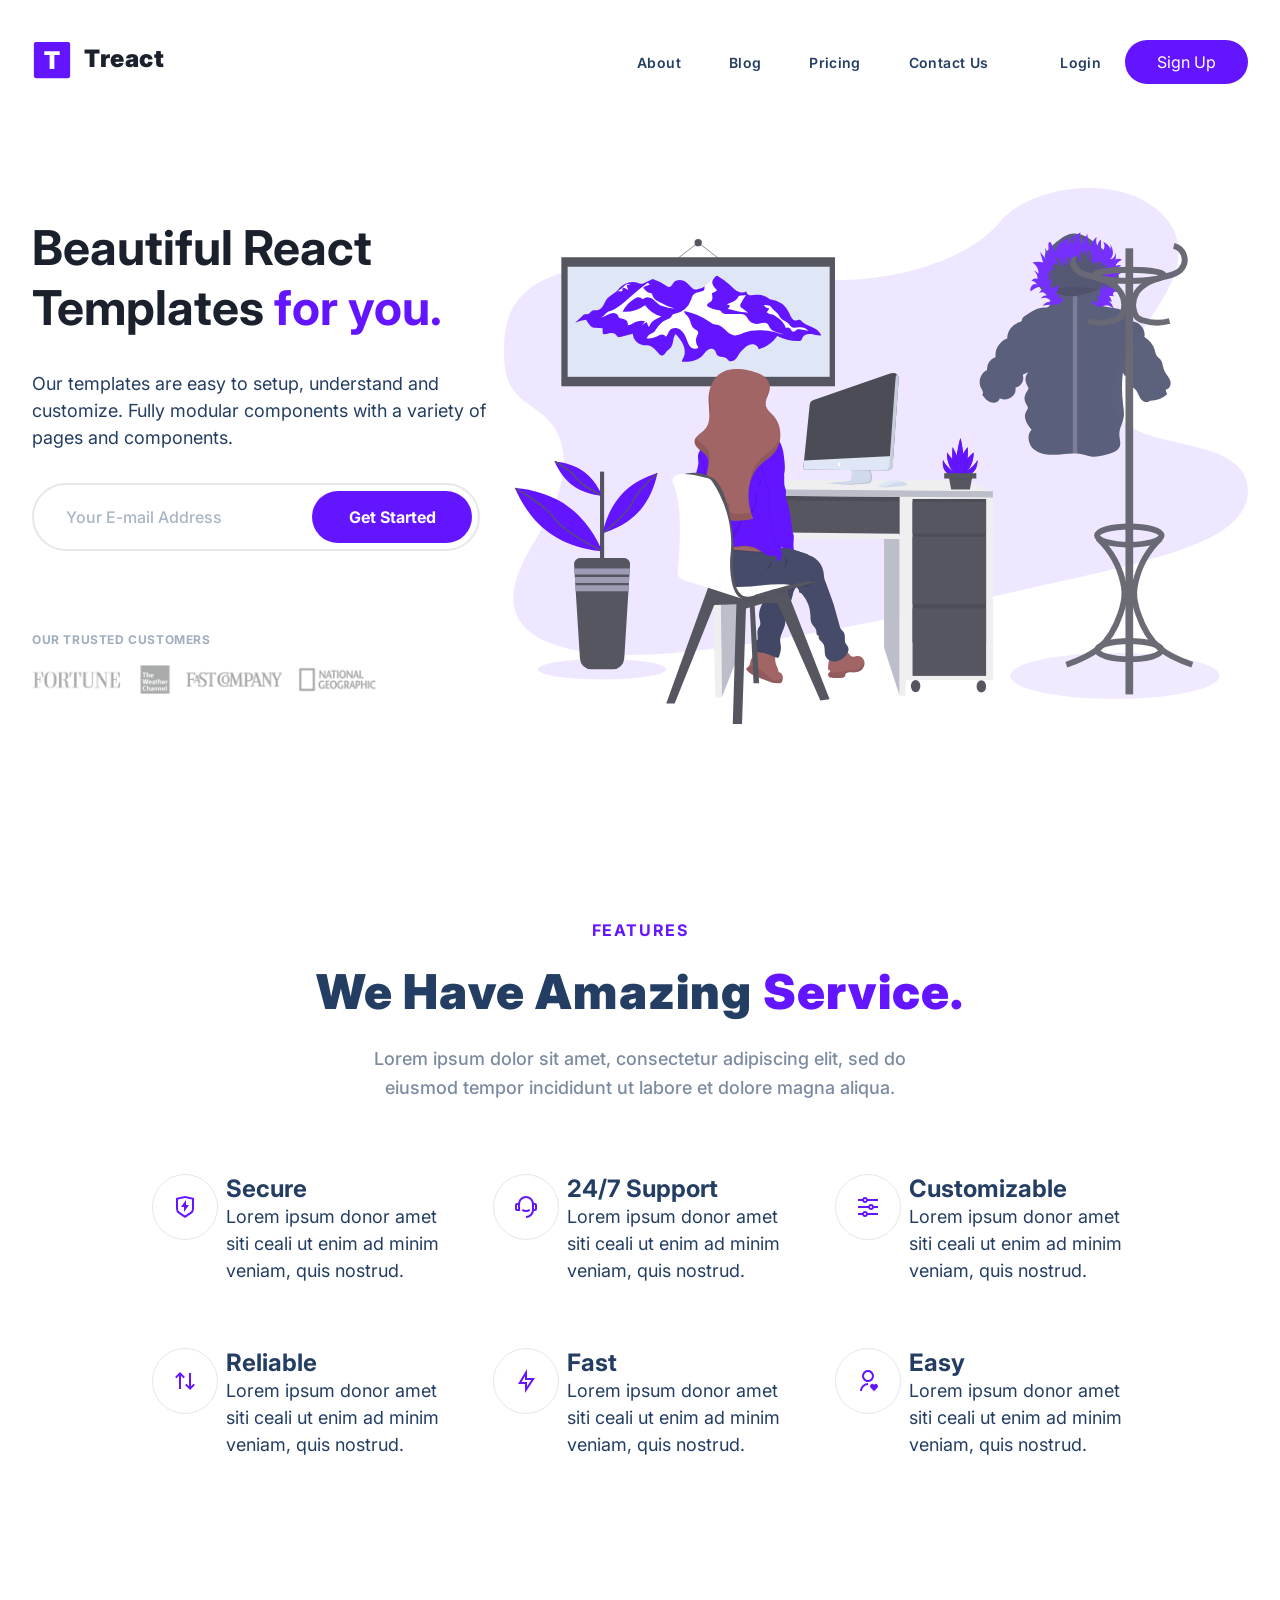
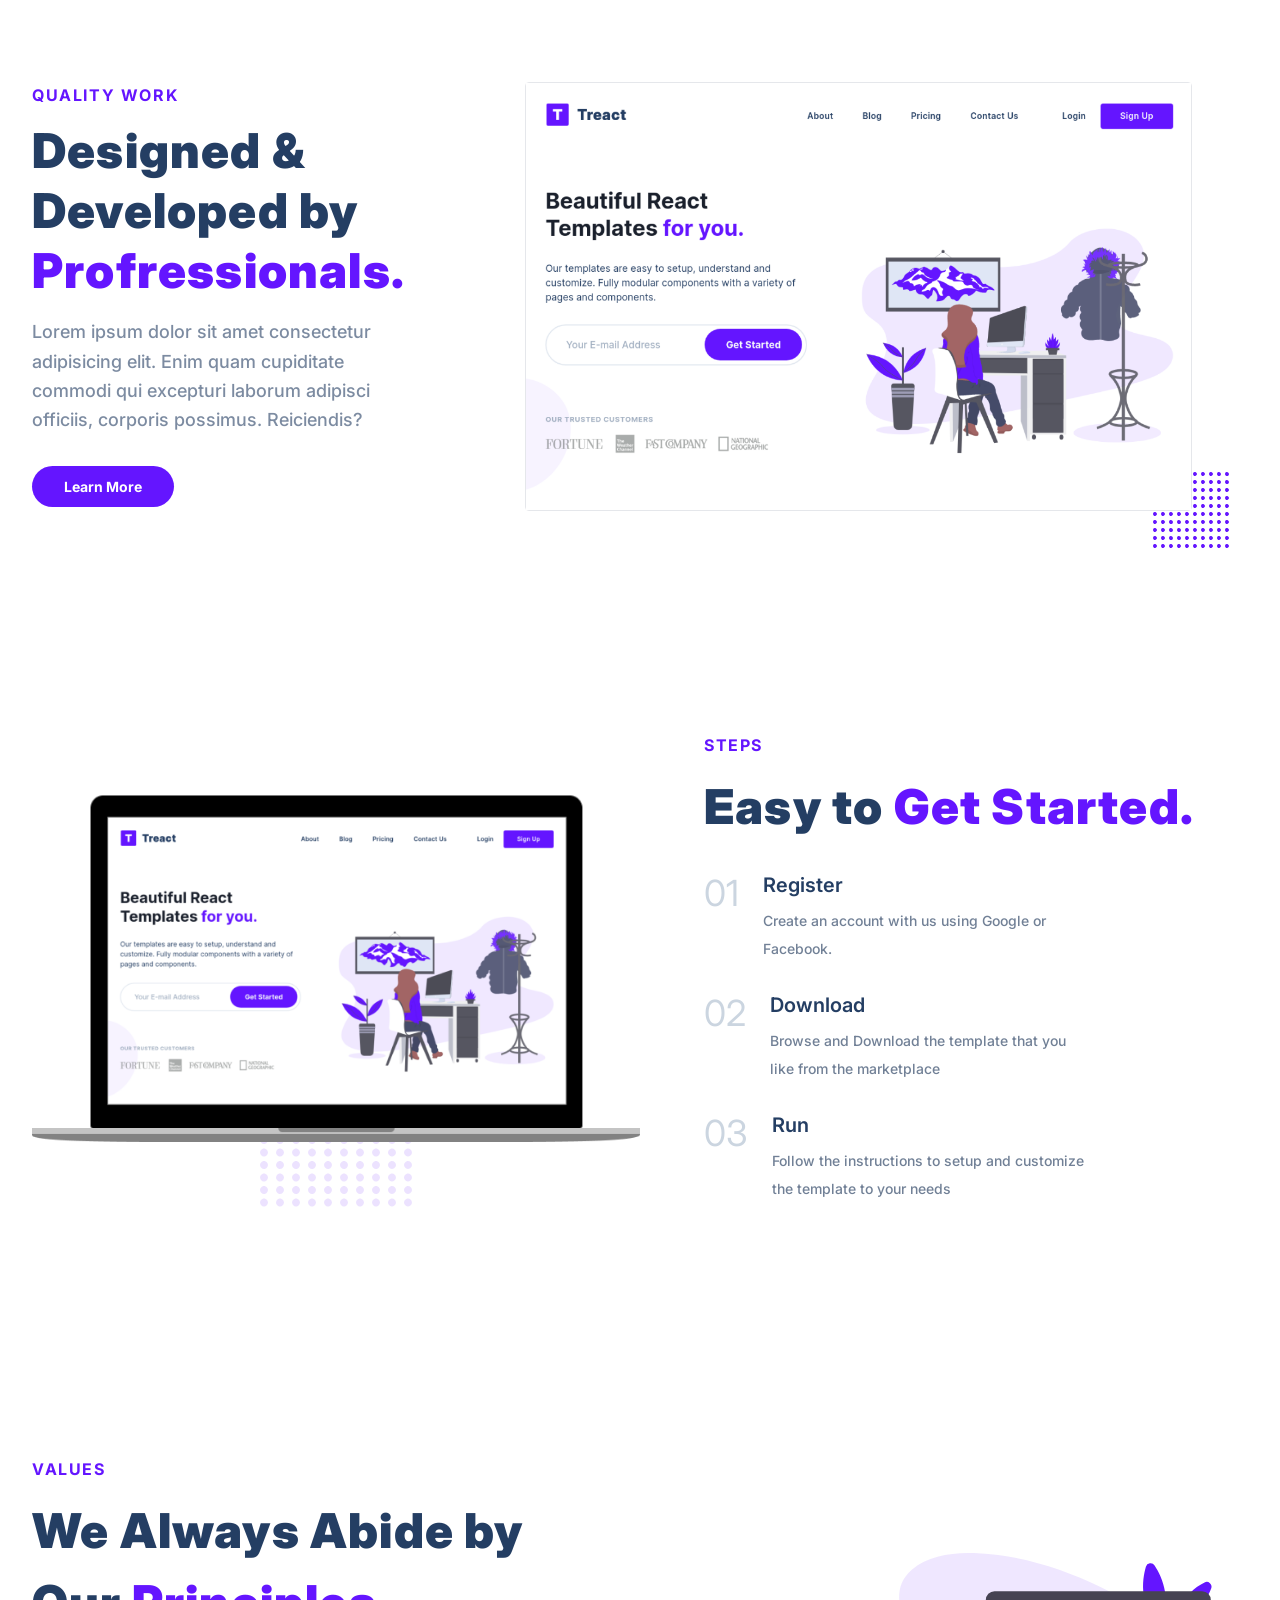
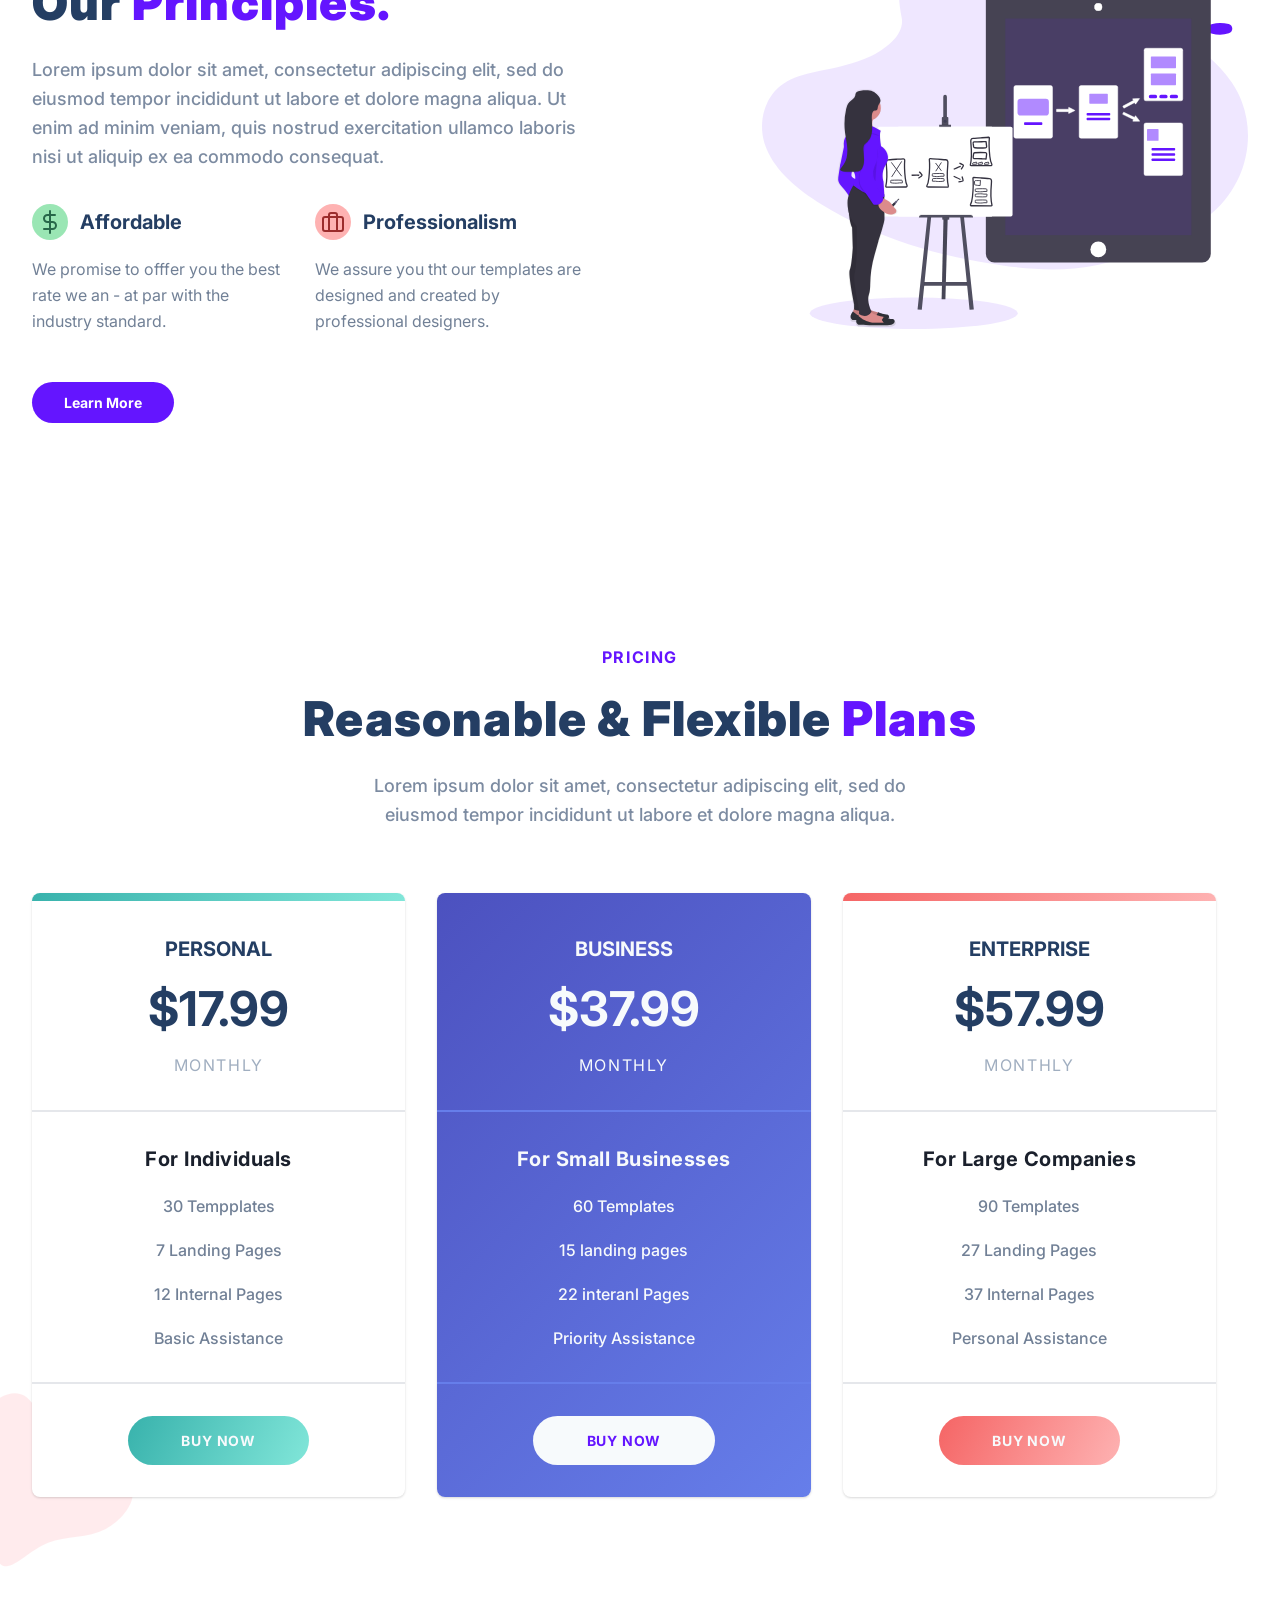
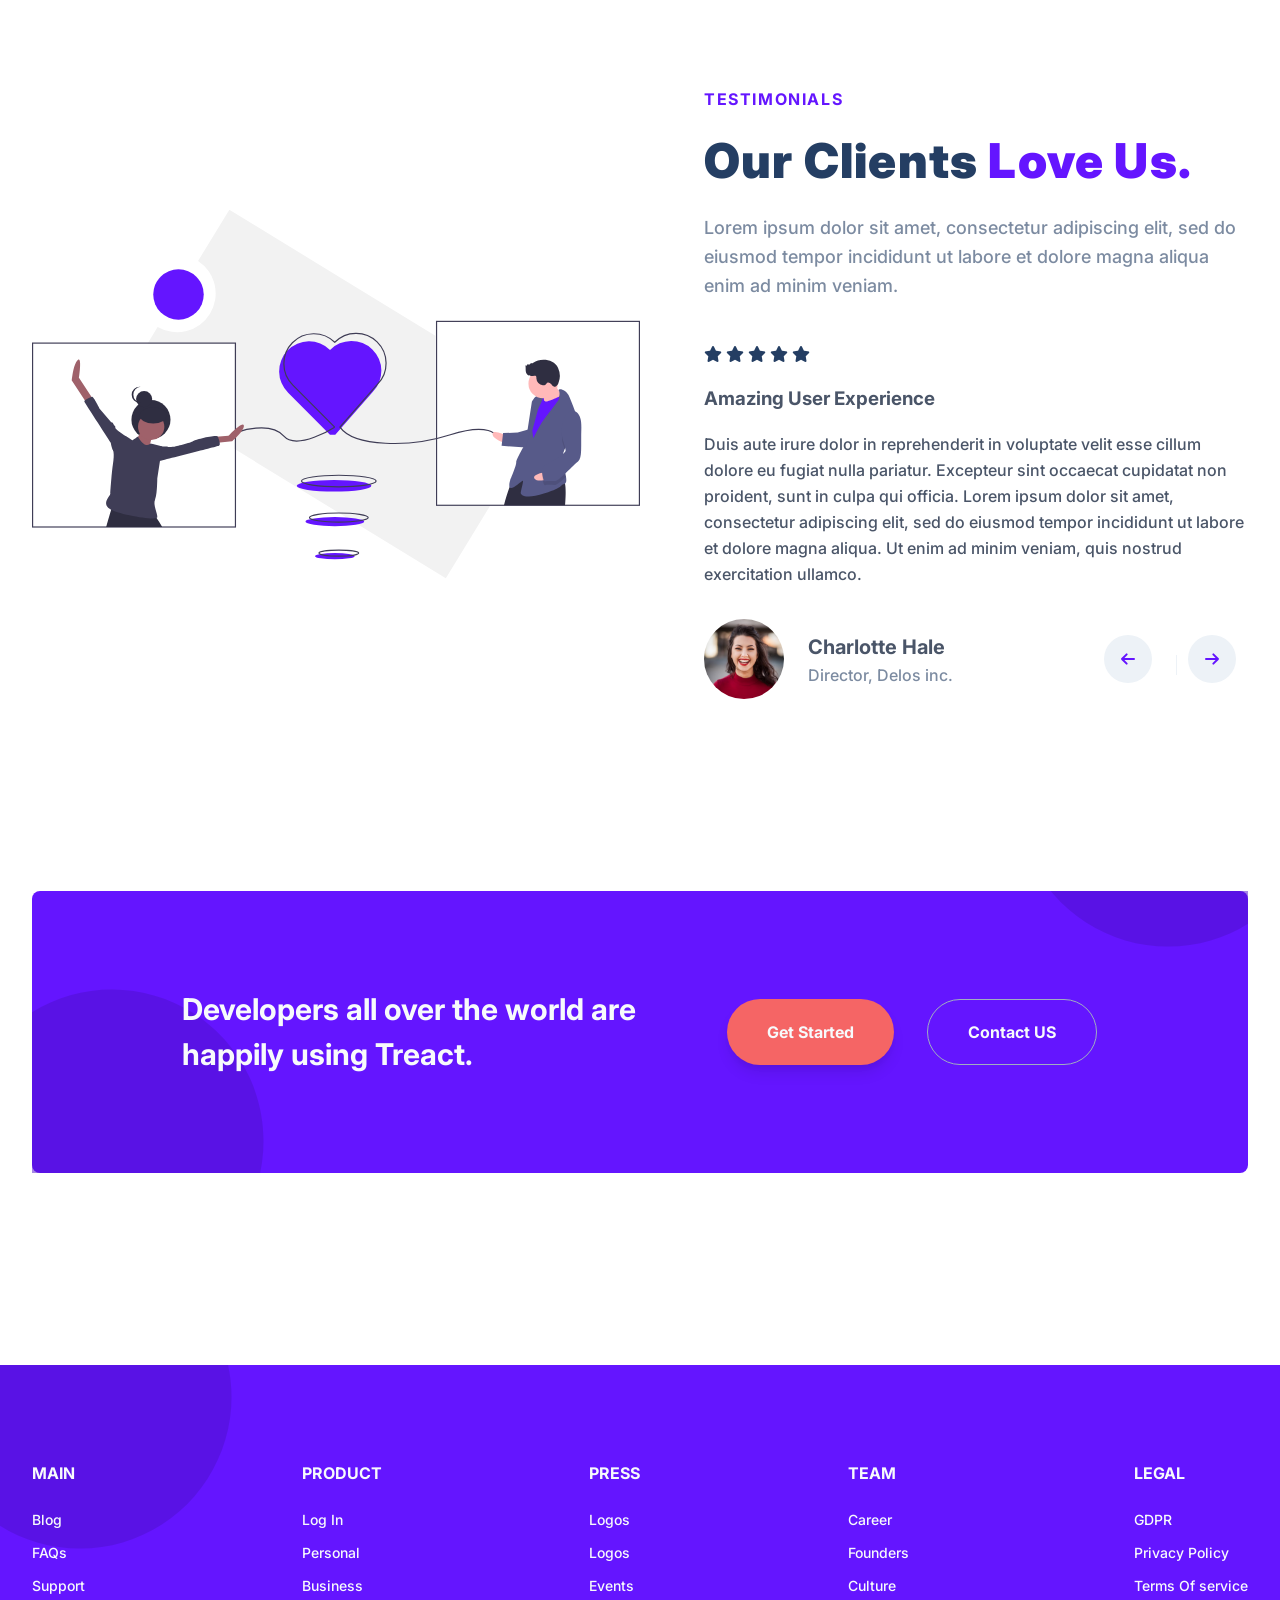
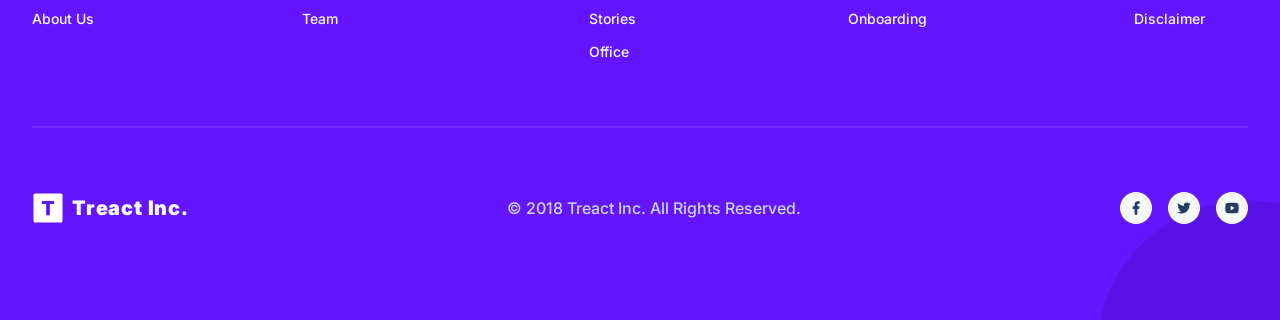
==== commit 67e2fe2d: "commit" ====
--- a/index.html
+++ b/index.html
@@ -25,25 +25,27 @@
                 <a href="#" class="nav__link login">Login</a>
                 <a href="#"class="nav__link--primary">Sign Up</a>
                 </div>
-                <button class="btn__menu btn__menu--close" onclick="openMenu()">
-                    <svg xmlns="http://www.w3.org/2000/svg" width="24" height="24" viewBox="0 0 24 24" fill="none"
-                        stroke="currentColor" stroke-width="2" stroke-linecap="round" stroke-linejoin="round"
-                        class="btn__menu--svg">
-                        <line x1="3" y1="12" x2="21" y2="12"></line>
-                        <line x1="3" y1="6" x2="21" y2="6"></line>
-                        <line x1="3" y1="18" x2="21" y2="18"></line>
-                    </svg>
+                <button class="btn__menu" onclick="openMenu()">
+                    <svg xmlns="http://www.w3.org/2000/svg" width="24" height="24" viewBox="0 0 24 24" fill="none" stroke="currentColor" stroke-width="2" stroke-linecap="round" stroke-linejoin="round" class="btn__menu--svg">
+              <line x1="3" y1="12" x2="21" y2="12"></line>
+              <line x1="3" y1="6" x2="21" y2="6"></line>
+              <line x1="3" y1="18" x2="21" y2="18"></line>
+            </svg>  
                 </button>
             </nav>
-                <div class="modal">
-                <div class="modal__links">
-                    <a class="modal__link">About</a>
-                    <a class="modal__link">Blog</a>
-                    <a class="modal__link">Pricing</a>
-                    <a class="modal__link">Contact</a>
-                    <a class="modal__link">Login</a>
-                    <a class="modal__link modal__primary">Sign Up</a>
-                </div>
+                <div class="menu">
+                    <button class="btn__menu btn__menu--close" onclick="closeMenu()">
+                        <svg xmlns="http://www.w3.org/2000/svg" width="24" height="24" viewBox="0 0 24 24" fill="none" stroke="currentColor" stroke-width="2" stroke-linecap="round" stroke-linejoin="round"><line x1="18" y1="6" x2="6" y2="18"></line>
+   <line x1="6" y1="6" x2="18" y2="18"></line></svg> 
+                    </button>
+                    <div class="menu__links">
+                        <a href="#about" class="menu__link" onclick="closeMenu()">About</a>
+                        <a href="#blog" class="menu__link" onclick="closeMenu()">Blog</a>
+                        <a href="#pricing" class="menu__link" onclick="closeMenu()">Pricing</a>
+                        <a href="#contact__us" class="menu__link" onclick="closeMenu()">Contact Us</a>
+                        <a href="login" class="menu__link" onclick="closeMenu()">Login</a>
+                        <a href="#signup" class="menu__link--primary" onclick="closeMenu()">Sign Up</a>
+                    </div>
                 </div>
                 <header>
                     <div class="container">
@@ -76,25 +78,23 @@
                     <div class="section__para">Lorem ipsum dolor sit amet, consectetur adipiscing elit, sed do eiusmod tempor incididunt ut labore et dolore magna aliqua.
                     </div>
                     <div class="features">
-                        <div class="services">
-                           
-                           <div class="service">
+                        
+                           
+                           
                             <div class="feature">
                             <div class="feature__row">
                                 <figure class="feature__img--wrapper">
                                     <img src="assets/shield-icon.daefe14b320b14fbd9cbd18908ac93ec.svg" class="feature__img">
                                 </figure>
-                                <div class="service__description">
                                   <div class="feature__text">
                                     <h2 class="feature__title">Secure</h2>
                                     <p class="feature__para">Lorem ipsum donor amet siti ceali ut enim ad minim veniam, quis nostrud.</p>
                                   </div>
-                                </div>  
-                            </div>
-                            </div>
-                           </div>  
-
-                           <div class="service">
+                            </div>
+                            </div>
+                           
+
+                           
                             <div class="feature">
                             <div class="feature__row">
                                 <figure class="feature__img--wrapper">
@@ -106,9 +106,9 @@
                                 </div>
                             </div>
                             </div>
-                           </div>  
-
-                           <div class="service">
+                            
+
+                           
                             <div class="feature">
                             <div class="feature__row">
                                 <figure class="feature__img--wrapper">
@@ -120,9 +120,9 @@
                                 </div>
                             </div>
                             </div>
-                           </div>  
-                           
-                           <div class="service">
+                           
+                           
+                           
                             <div class="feature">
                             <div class="feature__row">
                                 <figure class="feature__img--wrapper">
@@ -134,9 +134,9 @@
                                 </div>
                             </div>
                             </div>
-                           </div>  
-
-                            <div class="service">
+                             
+
+                            
                             <div class="feature">
                             <div class="feature__row">
                                 <figure class="feature__img--wrapper">
@@ -148,11 +148,11 @@
                                 </div>
                             </div>
                             </div>
-                           </div> 
-
-
-
-                          <div class="service">
+                           
+
+
+
+                          
                             <div class="feature">
                             <div class="feature__row">
                                 <figure class="feature__img--wrapper">
@@ -164,9 +164,9 @@
                                 </div>
                             </div>
                             </div>
-                          </div>    
-
-                        </div>   
+                           
+
+                           
                     </div>
                 </div>
             </div>
@@ -252,7 +252,7 @@
                 <div class="row">
                     <div class="values__description">
                         <div class="section__tag">VALUES</div>
-                        <h2 class="section__title">We Always Abide by Our <span class="purple">Principles</span></h2>
+                        <h2 class="section__title">We Always Abide by Our <span class="purple">Principles.</span></h2>
                         <div class="section__para">Lorem ipsum dolor sit amet, consectetur adipiscing elit, sed do eiusmod tempor incididunt ut labore et dolore magna aliqua. Ut enim ad minim veniam, quis nostrud exercitation ullamco laboris nisi ut aliquip ex ea commodo consequat.</div>
                         <div class="values__list">
                             
@@ -423,8 +423,8 @@
                         <button class="start__button btn">Contact US</button>
                     </div>
                 </div>
+                </div>
             </div> 
-            </div>
             </div>
         </section>
      </main>
@@ -443,38 +443,39 @@
             <div class="footer__columns">
                 <div class="footer__column">
                     <div class="footer__column--title">MAIN</div>
-                    <a class="footer__column--link">Blog</a>
-                    <a class="footer__column--link">FAQs</a>
-                    <a class="footer__column--link">Support</a>
-                    <a class="footer__column--link">About Us</a>
+                    <a href="#" class="footer__column--link">Blog</a>
+                    <a href="#" class="footer__column--link">FAQs</a>
+                    <a href="#" class="footer__column--link">Support</a>
+                    <a href="#" class="footer__column--link">About Us</a>
                 </div>
                 <div class="footer__column">
                     <div class="footer__column--title">PRODUCT</div>
-                    <a class="footer__column--link">Log In</a>
-                    <a class="footer__column--link">Personal</a>
-                    <a class="footer__column--link">Business</a>
-                    <a class="footer__column--link">Team</a>
+                    <a href="#" class="footer__column--link">Log In</a>
+                    <a href="#" class="footer__column--link">Personal</a>
+                    <a href="#" class="footer__column--link">Business</a>
+                    <a href="#" class="footer__column--link">Team</a>
                 </div>
                 <div class="footer__column">
                     <div class="footer__column--title">PRESS</div>
-                    <a class="footer__column--link">Logos</a>
-                    <a class="footer__column--link">Events</a>
-                    <a class="footer__column--link">Stories</a>
-                    <a class="footer__column--link">Office</a>
+                    <a href="#" class="footer__column--link">Logos</a>
+                    <a href="#" class="footer__column--link">Logos</a>
+                    <a href="#" class="footer__column--link">Events</a>
+                    <a href="#" class="footer__column--link">Stories</a>
+                    <a href="#" class="footer__column--link">Office</a>
                 </div>
                 <div class="footer__column">
                     <div class="footer__column--title">TEAM</div>
-                    <a class="footer__column--link">Career</a>
-                    <a class="footer__column--link">Founders</a>
-                    <a class="footer__column--link">Culture</a>
-                    <a class="footer__column--link">Onboarding</a>
+                    <a href="#" class="footer__column--link">Career</a>
+                    <a href="#" class="footer__column--link">Founders</a>
+                    <a href="#" class="footer__column--link">Culture</a>
+                    <a href="#" class="footer__column--link">Onboarding</a>
                 </div>
                 <div class="footer__column">
                     <div class="footer__column--title">LEGAL</div>
-                    <a class="footer__column--link">GDPR</a>
-                    <a class="footer__column--link">Privacy Policy</a>
-                    <a class="footer__column--link">Terms Of service</a>
-                    <a class="footer__column--link">Disclaimer</a>
+                    <a href="#"  class="footer__column--link">GDPR</a>
+                    <a href="#" class="footer__column--link">Privacy Policy</a>
+                    <a href="#" class="footer__column--link">Terms Of service</a>
+                    <a href="#" class="footer__column--link">Disclaimer</a>
                 </div>
             </div>
             <div class="footer__divider"></div>
--- a/styles.css
+++ b/styles.css
@@ -1,32 +1,31 @@
-
 @import url('https://fonts.googleapis.com/css2?family=Inter:wght@100;200;300;400;500;600;700;800;900&display=swap');
 
-*{
+* {
     margin: 0;
     padding: 0;
     box-sizing: border-box;
-    font-family: 'Inter', sans-serif;
-}
-
-body{
+    font-family: 'Inter', system-ui;
+    color: #243e63;
+}
+
+body {
     max-width: 100vw;
     overflow-x: hidden;
 }
 
-.row{
-   display: flex;
+.row {
     width: 100%;
     max-width: 1280px;
     margin: 0 auto;
 }
 
-.row__narrow{
+.row__narrow {
     width: 100%;
     max-width: 1024px;
     margin: 0 auto;
 }
 
-.container{
+.container {
     padding: 96px 0;
 }
 
@@ -34,271 +33,326 @@
     color: #6415ff;
 }
 
-section{
+section {
     padding: 0 32px;
 }
 
-main{
+main {
     margin-bottom: 96px;
 }
 
 a{
-    text-decoration: none;
-    display: inline;
-}
+   display: inline;
+   text-decoration: none;
+}
+
+h1{
+   font-size: 48px;
+   color: #1a202c;
+   line-height: 1.25;
+}
+
+p{
+   font-size: 18px;
+   line-height: 1.5;
+}
+
+
+
 /* 
-NAVBAR  
- */
-
- nav{
+
+NAVBAR ↓
+
+*/
+
+
+nav {
     display: flex;
     padding-top: 32px;
- }
-
- .nav__row{
+}
+
+.nav__row {
     display: flex;
     justify-content: space-between;
- }
-
- .nav__logo{
+}
+
+.nav__logo {
     display: flex;
     align-items: center;
     margin: 8px 0;
     padding-bottom: 4px;
- }
-
- .nav__logo--title{
-    font-weight: 900;
-    font-size: 24px;
-    margin-left: 12px;
-    padding-bottom: 2px;
-    letter-spacing: 0.6px;
-    color: #243e63;
- }
-
- .nav__logo--img{
-    height: 40px;
-    width: 40px;
- }
-
- .nav__links{
-    display: none;
-    align-items: center;
-    padding-bottom: 2px;
- }
-
- .nav__link{
-    font-size: 14px;
-    font-weight: 600;
-    padding-top: 4px;
-    letter-spacing: 0.35px;
-    border-bottom: 2px solid transparent;
-    position: relative;
-    transition: all 300ms;
-    margin: 0 24px;
-    color: #243e63;
- }
-
- .login{
+}
+
+.nav__logo--img{
+   height: 40px;
+   width: 40px;
+}
+
+.nav__logo--title{
+   margin-left: 12px;
+   font-weight: 900;
+   font-size: 24px;
+   padding-bottom: 2px;
+   letter-spacing: 0.6px;
+}
+
+.nav__links{
+   display: flex;
+   align-items: center;
+   padding-bottom: 2px;
+}
+
+.nav__link{
+   font-size: 14px;
+   font-weight: 600;
+   padding-top: 4px;
+   letter-spacing: 0.35px;
+   border-bottom: 2px solid transparent;
+   position: relative;
+   transition: all 300ms;
+   margin: 0 24px;
+}
+
+.nav__link::after{
+   content: "";
+   position: absolute;
+   left: 0;
+   bottom: -6px;
+   height: 2px;
+   width: 100%;
+   background-color: #6415ff;
+   transition: all 300ms ease;
+   opacity: 0;
+}
+
+.nav__link:hover::after{
+   opacity: 1;
+}
+
+.login{
    margin-left: 48px;
- }
-
- .nav__link::after{
-    content: "";
-    position: absolute;
-    left: 0;
-    bottom: -6px;
-    height: 2px;
-    width: 100%;
-    background: #6415ff;
-    transition: all 300ms ease;
-    opacity: 0;
- }
-
-  .nav__link:hover::after{
-    opacity: 1;
- }
-
-
- .nav__link--primary{
-    margin: 0;
-    padding: 10px 32px;
-    margin-top: 2px;
-    border-radius: 9999px;
-    color: #fff;
-    background-color: #6415ff;
-    line-height: 1.5;
-    border: none;
-    width: auto;
-    transition: all 300ms ease;
-    text-decoration: none;
- }
-
- .nav__link--primary:hover{
-    background-color: #5011cc;
- }
-
- .btn__menu{
-    display: none;
-    background: transparent;
-    border: none;
-    transition: all 300ms ease;
- }
-
- .btn__menu--svg:hover{
-    filter: invert(26%) sepia(94%) saturate(7476%) hue-rotate(261deg) brightness(94%) contrast(115%);
- }
-
- .modal{
-    position: fixed;
-    top: 0;
-    left: 0;
-    right: 0;
-    height: 378px;
-    margin: 23px 16px;
-    padding: 32px;
-    background-color: #fff;
-    border: 1px solid rgb(299, 231, 235);
-    border-radius: 8px;
-    z-index: 4;
-    visibility: hidden;
-    opacity: 0;
-    transform: translateX(300%);
-    transition: all 300ms ease;
- }
-
- .modal__links{
-    width: 100%;
-    height: 100%;
-    display: flex;
-    flex-direction: column;
-    align-items: center;
- }
-
- .modal__link{
-    color: #1a202c;
-    padding: 12px 32px;
-    background-color: #6415ff;
-    border-radius: 500px;
-    border: none;
- }
-
- .btn__menu--close{
-    top: 24px;
-    right: 18px;
- }
-
- /* HEADER */
-
- header .row{
-   display: flex;
-   align-items: center;
-   justify-content: space-between;
- }
-
- h1{
-   font-size: 48px;
-   color: #1a202c;
-   line-height: 1.25;
- }
-
- p{
-   font-size: 18px;
+}
+
+.nav__link--primary{
+   margin: 0;
+   padding: 10px 32px;
+   margin-top: 2px;
+   border-radius: 9999px;
+   color: #fff;
+   background-color: #6415ff;
    line-height: 1.5;
- }
-
- .header__description{
-   width: 100%;
+   border: none;
+   width: auto;
+   transition: all 300ms ease;
+}
+
+.nav__link--primary::after{
+   content: "";
+   width: 0;
+   height: 0;
+}
+
+.nav__link--primary:hover{
+   background: #5011cc;
+}
+
+
+button{
+   cursor: pointer;
+   border: none;
+}
+
+.body.menu--open{
+   height: 100%;
+   width: 100%;
+}
+
+.btn__menu {
+   display: none;
+   background: transparent;
+   border: none;
+   cursor: pointer;
+   color: #243e63; 
+   padding: 8px;
+   z-index: 50;
+}
+
+.btn__menu--svg {
+   width: 24px;
+   height: 24px;
+   display: block;
+}
+
+
+.menu {
+   position: fixed;
+   top: 0;
+   left: 0;
+   right: 0;
+   height: auto;
+   max-height: 400px;
+   background: white;
+   z-index: 100;
+   padding: 32px 16px;
    display: flex;
    flex-direction: column;
    align-items: center;
-   text-align: center;
- }
-
- .header__description--para{
+   justify-content: center;
+   transform: translateX(100%);
+   transition: transform 300ms ease;
+   visibility: hidden;
+   border-radius: 8px;
+   box-shadow:  0 4px 6px -1px rgba(0, 0, 0, 0.1), 0 2px 4px -1px rgba(0, 0, 0, 0.06);
+}
+
+
+.menu--open .menu {
+   transform: translateX(0);
+   visibility: visible;
+}
+
+
+.btn__menu--close {
+   position: absolute;
+   top: 24px;
+   right: 24px;
+   background: transparent;
+   border: none;
+   cursor: pointer;
+   color: #243e63;
+   padding: 8px;
+}
+
+
+.menu__links {
+   display: flex;
+   flex-direction: column;
+   align-items: center;
+   gap: 24px;
+   width: 100%;
+}
+
+.menu__link {
+   font-size: 18px;
+   font-weight: 600;
+   color: #1a202c;
+   text-decoration: none;
+   padding: 8px 0;
+}
+
+.menu__link--primary {
+   background: #6415ff;
+   color: white;
+   padding: 12px 32px;
+   border-radius: 500px;
+   font-weight: 600;
+   text-decoration: none;
+   margin-top: 8px;
+}
+
+
+
+
+/* 
+
+HEADER / ABOUT US ↓
+
+*/
+
+
+header .row {
+    display: flex;
+    align-items: center;
+    justify-content: space-between;
+}
+
+.header__description{
+   width: 40%;
+}
+
+.header__description--para{
    margin: 32px 0;
- }
-
- .header__email{
+}
+
+.header__email{
    width: 100%;
    max-width: 448px;
-   height: auto;
+   height: 68px;
    position: relative;
    display: flex;
    justify-content: flex-end;
    align-items: center;
-   flex-direction: column;
- }
-
- .header__email--input{
+}
+
+.header__email--input{
    width: 100%;
    border-radius: 500px;
-   border: 2px solid rgb(299, 231, 235);
-   padding: 20px 0px 20px 32px;
-   color: rgb(36, 62, 99);
+   border: 2px solid rgb(229, 231, 235);
+   color: rgb(36,62,99);
+   font-size: 16px;
    font-weight: 500;
-   font-size: 16px;
-   position: static;
+   position: absolute;
    top: 0;
    bottom: 0;
    z-index: 1;
-   transition: border-color 300ms;
-   border-color: grey;
-   height: 68px;
- }
-
-
-
- .header__email--btn{
+   transition: all 300ms ease;
+   padding-left: 32px;
+}
+
+.header__email--input::placeholder {
+   opacity: 0.9;
+   color: #a0aec0;
+}
+
+.header__email--input:focus {
+   border-color: #6415ff;
+   outline: none;
+}
+
+.header__email--btn{
    z-index: 2;
    margin: 8px;
-   height: 68px;
-   width: 100%;
+   height: calc(100% - 16px);
    border-radius: 500px;
+   width: 160px;
    border: none;
    background-color: #6415ff;
    color: #fff;
    font-weight: 700;
    font-size: 16px;
    transition: all 300ms ease;
- }
-
- .header__email--btn:hover{
-   background-color: #5011cc;
-   cursor: pointer;
- }
-
-img{
-   width: 100%;
- }
-
- .header__customers--title{
+}
+
+.header__email--btn:hover{
+   background: #5011cc;
+}
+
+.header__customers--title{
    margin-top: 80px;
    color: #a0aec0;
    font-size: 12px;
    font-weight: 700;
-   letter-spacing: 0.6;
- }
-
- .header__customers{
+   letter-spacing: 0.6px;
+}
+
+.header__customers{
    margin-top: 16px;
    padding-right: 128px;
    opacity: 0.5;
- }
-
- 
-
- .header__img--wrapper{
-   width: 100%;
-   display: flex;
- }
-
- .header__img{
+}
+
+img{
+   width: 100%;
+}
+
+.header__img{
    width: 100%;
    max-width: 768px;
- }
-
- /* 
+}
+
+
+
+/* 
 
 FEATURES ↓
 
@@ -321,81 +375,61 @@
    letter-spacing: 1.6px;
    font-weight: 700;
    text-transform: uppercase;
+}
+
+#features .section__title{
    text-align: center;
 }
 
-
-#features .section__title{
+.section__title{
    font-size: 48px;
    font-weight: 900;
-   color: #243e63;
+   color: rgb(36,62,99);
    line-height: 1.5;
    margin: 16px 0;
-   letter-spacing: 0.0025em;
+   letter-spacing: 0.025em;
+}
+
+#features .section__para{
    text-align: center;
-}
-
-#features .section__para{
    max-width: 576px;
-   margin:  0 auto;
+}
+
+.section__para{
    font-size: 18px;
    font-weight: 500;
    color: #7c8ba1;
    line-height: 1.625;
-   text-align: center;
+}
+
+.features{
+   display: flex;
+   flex-wrap: wrap;
+   margin-top: 40px;
+}
+
+.feature{
+   width: calc(100% / 3);
 }
 
 .feature__row{
    display: flex;
    align-items: flex-start;
    padding: 32px 24px;
-}
-
-.services{
-   display: flex;
-   flex-wrap: wrap;
-   padding: 32px;
-}
-
-.service{
-   display: flex;
-   width: 100%;
-}
-
-.service__description{
-   display: flex;
-   flex-direction: column;
-}
-
-.feature__text{
-   margin-top: 8px;
-   margin-left: 16px;
-}
-
-.feature__title{
-   font-size: 24px;
-   color: #243e63;
-}
-
-.feature__para{
-   margin-top: 16px;
-   font-size: 16px;
-   max-width: calc(634px / 3);
-   color: rgb(124, 139, 161);
-   line-height: 2;
-   font-weight: 500;
+   
+}
+
+.feature__img--wrapper{
+   display: flex;
+   margin-right: 8px;
+   padding: 20px;
+   border: 1px solid #e5e7eb;
+   border-radius: 500px
 }
 
 .feature__img{
    width: 24px;
    height: 24px;
-}
-
-.feature__img--wrapper{
-   display: flex;
-   padding: 20px;
-   border: 1px solid #e5e7eb;
-   border-radius: 500px;
 }
 
 /* 
@@ -411,37 +445,34 @@
     align-items: center;
 }
 
-.quality__description, .quality__img--wrapper{
-   width: 100%;
-}
-
 .quality__description{
+   width: 50%;
    max-width: 576px;
    margin-right: 64px;
 }
 
-#quality .section__tag{
+.section__tag{
    font-size: 16px;
    color: #6415ff;
    letter-spacing: 1.6px;
    font-weight: 700;
    text-transform: uppercase;
-   text-align: left
-}
-
-#quality .section_title{
+}
+
+#quality .section__title{
    line-height: 1.25;
 }
 
-#quality .section__title{
+.section__title{
    font-size: 48px;
    font-weight: 900;
-   color: #243e63;
+   color: rgb(36,62,99);
+   line-height: 1.5;
    margin: 16px 0;
    letter-spacing: 0.025em;
 }
 
-#quality .section__para{
+.section__para{
    font-size: 18px;
    font-weight: 500;
    color: #7c8ba1;
@@ -465,11 +496,7 @@
 }
 
 .btn:hover{
-   background-color: #5011cc;
-}
-
-.quality__img{
-   z-index: 1;
+   background: #5011cc;
 }
 
 .quality__img--wrapper{
@@ -479,6 +506,14 @@
    margin: 0 56px;
    z-index: 2;
    display: flex;
+}
+
+.quality__img{
+   z-index: 1;
+}
+
+img{
+   width: 100%;
 }
 
 .quality__grid{
@@ -490,10 +525,13 @@
    bottom: 0px;
    fill: rgb(100, 21, 255);
    --tw-text-opacity: 1;
-   color: rgb(100, 21, 255), var(--tw-text-opacity);
+   color: rgba(100, 21, 235, var(--tw-text-opacity));
    z-index: 0;
    display: block;
 }
+
+
+
 
 /* 
 
@@ -512,53 +550,49 @@
    z-index: 2;
 }
 
-#steps img{
-   width: 100%;
-}
-
-.steps__grid{
-   position: absolute;
-   bottom: -100px;
-   left: 50%;
-   transform: translateX(-50%);
-   width: 10rem;
-   height: 10rem;
-   opacity: 0.8;
-   z-index: -10;
-   color: rgb(100, 21, 255);
-   fill: currentColor;
-}
-
-.steps__description, .steps__img--wrapper{
+img{
+   width: 100%;
+}
+
+.steps__img--wrapper{
    width: 50%;
+   display: flex;
+   position: relative;
 }
 
 .steps__description{
    padding: 32px 0;
    padding-left: 64px;
-}
-
-.steps__img--wrapper{
-   display: flex;
-   position: relative;
-   width: 100%;
-}
-
-#steps .section__tag{
+   width: 50%;
+}
+
+.steps__grid {
+    position: absolute;
+    bottom: -100px;
+    left: 50%;
+    transform: translateX(-50%);
+    width: 10rem;
+    height: 10rem;
+    opacity: 0.8;
+    z-index: -10;
+    color: rgb(100, 21, 255);
+    fill: currentColor;
+}
+
+.section__tag{
    font-size: 16px;
    color: #6415ff;
    letter-spacing: 1.6px;
    font-weight: 700;
    text-transform: uppercase;
-   text-align: left;
-}
-
-#steps .section__title{
+}
+
+.section__title{
    font-size: 48px;
    font-weight: 900;
-   color: rgb(36, 62, 99);
+   color: rgb(36,62,99);
+   margin: 16px 0;
    line-height: 1.5;
-   margin: 16px 0;
    letter-spacing: 0.025em;
 }
 
@@ -566,6 +600,13 @@
    display: flex;
    align-items: flex-start;
    margin-top: 32px;
+}
+
+.step__number{
+   color: #cbd5e0;
+   font-size: 36px;
+   font-size: 600;
+   line-height: 1;
 }
 
 .step__description{
@@ -573,13 +614,6 @@
    flex-direction: column;
    margin-left: 24px;
    max-width: 320px;
-}
-
-.step__number{
-   color: #cbd5e0;
-   font-size: 36px;
-   font-weight: 600;
-   line-height: 1;
 }
 
 .step__title{
@@ -595,7 +629,9 @@
    margin-top: 12px;
    font-weight: 500;
    line-height: 2;
-}
+
+}
+
 
 
 /* 
@@ -606,20 +642,150 @@
 
 #values .row {
     display: flex;
-    justify-content: space-between;
+    justify-content: flex-start;
     align-items: center;
+    gap: 48px;
 }
 
 .values__description{
-   width: 100%;
-}
-
-.values__description{
-   padding: 0;
+   width: 55%;
+   margin-right: 64px;
+   padding: 32px 64px 32px 0;
+   
 }
 
 .section__tag{
-   text-align: left;
+    font-size: 16px;
+    color: #6415ff;
+    letter-spacing: 1.6px;
+    font-weight: 700;
+    text-transform: uppercase;
+}
+
+#values .section__title{
+   margin-top: 16px;
+   margin-bottom: 32px;
+   font-size: 48px;
+   font-weight: 900;
+   color: rgb(36,62,99);
+   line-height: 1.5;
+   margin: 16px 0;
+   letter-spacing: 0.025em;
+}
+
+.section__para{
+   font-size: 18px;
+   font-weight: 500;
+   color: #7c8ba1;
+   line-height: 1.625;
+}
+
+.values__list{
+   margin-left: 0px;
+   margin-right: 0px;
+   display: flex;
+   max-width: none;
+   flex-direction: row;
+   justify-content: flex-start;
+   align-items: flex-start;
+}
+
+.value:nth-of-type(1){
+   margin-top: 32px;
+   margin-right: 32px;
+}
+
+
+
+.value{
+   align-items: flex-start;
+   display: flex;
+   flex-direction: column;
+}
+
+.value__name{
+   margin-left: 12px;
+   font-size: 20px;
+   font-weight: bold;
+   color: #243e63;
+}
+
+.value__title{
+   display: flex;
+   align-items: center;
+}
+
+.value__para{
+   margin-top: 16px;
+   line-height: 1.625;
+   color: #718096;
+}
+
+.value:nth-child(1) .value__img--wrapper{
+   background-color: #9ae6b4;
+}
+
+.value:nth-of-type(2){
+   margin-top: 32px;
+}
+
+.value:nth-child(2) .value__img--wrapper{
+   background-color: #feb2b2;
+}
+
+.value__img--wrapper{
+   border-radius: 50%;
+   display: flex;
+   justify-content: center;
+   align-items: center;
+   width: 36px;
+   height: 36px;
+}
+
+.values__img{
+   width: 40%;
+}
+
+img{
+   width: 100%;
+}
+
+#values .btn{
+   margin-top: 48px
+}
+
+.btn{
+   background-color: #6415ff;
+   padding: 12px 32px;
+   border: none;
+   border-radius: 500px;
+   font-size: 14px;
+   color: #fff;
+   font-weight: bold;
+   transition: all 300ms ease;
+   cursor: pointer;
+}
+
+.btn:hover{
+   background: #5011cc;
+}
+
+
+
+/*
+
+PRICING ↓
+
+*/
+
+
+#pricing .row {
+    display: flex;
+    flex-direction: column;
+    align-items: center;
+}
+
+.section__tag{
    font-size: 16px;
    color: #6415ff;
    letter-spacing: 1.6px;
@@ -627,125 +793,10 @@
    text-transform: uppercase;
 }
 
-#values .section__title{
-   margin-top: 16px;
-   margin-bottom: 32px;
-}
-
- .section__title{
+#pricing .section__title{
+   text-align: center;
    font-size: 48px;
-   font-weight: 900;
-   color: #243e63;
-   margin: 16px 0;
-   letter-spacing: 0.025em;
-}
-
-.section__para{
-   font-size: 18px;
-   font-weight: 500;
-   color: #718096;
-   line-height: 1.625;
-}
-
-.values__list{
-   margin-left: 0px;
-   margin-right: 0px;
-   display: flex;
-   max-width: none;
-   flex-direction: column;
-}
-
-.value{
-   margin: 32px 32px 0 0;
-   align-items: flex-start;
-   display: flex;
-   flex-direction: column;
-}
-
-.value__title{
-   display: flex;
-   align-items: center;
-}
-
-.value__name{
-   margin-left: 12px;
-   font-size: 20px;
-   font-weight: bold;
-   color: #243e63;
-}
-
-.value__para{
-   margin-top: 16px;
-   line-height: 1.625;
-   color: #718096;
-}
-
-.value:nth-of-type(1){
-   margin-top: 32px;
-   margin-right: 32px;
-
-}
-
-.value:nth-of-type(2){
-   margin-top: 32px;
-}
-
-.value:nth-child(1) .value__img--wrapper{
-   background-color: #9ae6b4;
-}
-
-.value:nth-child(2) .value__img--wrapper{
-   background-color: #feb2b2;
-}
-
-.value__img--wrapper{
-   border-radius: 50%;
-   display: flex;
-   justify-content: center;
-   align-items: center;
-   height: 36px;
-   width: 36px;
-}
-
-.values__img{
-   width: 100%;
-}
-
-#values .btn{
-   margin-top: 48px;
-}
-
-
-
-
-
-
-
-/*
-
-PRICING ↓
-
-*/
-
-
-#pricing .row {
-    display: flex;
-    flex-direction: column;
-    align-items: center;
-}
-
-#pricing .section__tag{
-   font-size: 16px;
-   color: #6415ff;
-   letter-spacing: 1.6px;
-   font-weight: 700;
-   text-transform: uppercase;
-}
-
-#pricing .section__title{
-   font-size: 48px;
-   font-weight: 900;
-   color: #243e63;
+   color: rgb(36,62,99);
    line-height: 1.5;
    margin: 16px 0;
    letter-spacing: 0.025em;
@@ -754,6 +805,36 @@
 #pricing .section__para{
    max-width: 576px;
    text-align: center;
+   font-size: 18px;
+   font-weight: 500;
+   color: #7c8ba1;
+   line-height: 1.625;
+}
+
+.plans{
+   display: flex;
+   position: relative;
+   flex-direction: row;
+   width: 100%;
+   justify-content: space-between;
+}
+
+.plan{
+   position: relative;
+   margin-top: 4rem;
+   display: flex;
+   width: 100%;
+   max-width: 24rem;
+   flex-direction: column;
+   border-radius: 0.5rem;
+   background-color: rgb(255 255 255);
+   padding-left: 2rem;
+   padding-right: 2rem;
+   margin-right: 2rem;
+   padding-top: 0.5rem;
+   text-align: center;
+   color: rgb(26 32 44);
+   box-shadow: rgba(0, 0, 0, 0) 0px 0px 0px 0px, rgba(0, 0, 0, 0) 0px 0px 0px 0px, rgba(0, 0, 0, 0.1) 0px 1px 3px 0px, rgba(0, 0, 0, 0.06) 0px 1px 2px 0px;
 }
 
 .plan__stripe{
@@ -762,60 +843,37 @@
    right: 0px;
    top: 0px;
    height: 0.5rem;
+   border-top-left-radius: 0.5rem;
    border-top-right-radius: 0.5rem;
-   border-top-left-radius: 0.5rem;
-}
-
-.plans{
-   display: flex;
-   position: relative;
+}
+
+.plan:nth-child(1) .plan__stripe{
+   color: #f7fafc;
+   background: linear-gradient(115deg, rgb(56 178 172)0%, rgb(129 230 217) 100%);
+}
+
+.plan:nth-child(1) .plan__middle{
+   border-top: 2px solid rgb(229, 231, 235);
+   border-bottom: 2px solid rgb(229, 231, 235);
+}
+
+.plan:nth-child(1) .plan__button{
+   color: #f7fafc;
+   background: linear-gradient(115deg, rgb(56 178 172) 0%, rgb(129 230 217) 100%);
+}
+
+.plan__button:hover {
+   box-shadow: 0 10px 15px -3px rgba(0, 0, 0, 0.1), 0 4px 6px -2px rgba(0, 0, 0, 0.05);
+   transform: translateY(-2px);
+}
+
+.plan__top{
+   display: flex;
    flex-direction: column;
-   width: 100%;
-   justify-content: space-between;
-   align-items: center;
-}
-
-.plan{
-   position: relative;
-   margin-top: 4rem;
-   display: flex;
-   width: 100%;
-   max-width: 24rem;
-   flex-direction: column;
-   border-radius: 0.5rem;
-   background-color: rgb(225, 225, 225);
-   padding: 0;
-   padding-top: 0.5rem;
-   text-align: center;
-   color: rgb(26 32 44);
-   box-shadow: rgba(0, 0, 0, 0) 0px 0px 0px 0px, rgba(0, 0, 0, 0) 0px 0px 0px 0px,
-    rgba(0, 0, 0, 0.1) 0px 1px 3px 0px, rgba(0, 0, 0, 0.06) 0px 1px 2px 0px;
-}
-
-.plan__top{
-   display: flex;
-   flex-direction: column;
-   padding: 2rem 2rem 0.5rem 2rem;
+   padding-top: 2rem;
+   padding-bottom: 2rem;
    text-transform: uppercase;
    line-height: 1.625;
-}
-
-.plan__middle{
-   margin: 0;
-   display: flex;
-   flex: 1 1 0%;
-   flex-direction: column;
-   border-top-width: 2px;
-   border-bottom-width: 2px;
-   padding: 2rem;
-   
-}
-
-.plan__bottom{
-   padding-left: 4rem;
-   padding-right: 4rem;
-   padding-top: 2rem;
-   padding-bottom: 2rem;
 }
 
 .plan__name{
@@ -827,11 +885,56 @@
 .plan__price{
    font-size: 48px;
    margin: 4px 0;
-}
+   font-weight: bold;
+   line-height: 1.625;
+}
+
+.plan:nth-child(odd) .plan__duration{
+   color: #a0aec0;
+}
+
+.plan__duration{
+   font-size: 16px;
+   letter-spacing: 0.1em;
+}
+
+.plan:nth-child(odd) .plan__target{
+   color: #1a202c;
+}
+
+.plan:nth-child(2){
+   background: linear-gradient(135deg, rgb(76 81 191)0%, rgb(102 126 234)100%);
+}
+
+.plan:nth-child(2) .plan__name, .plan:nth-child(2) .plan__target, .plan:nth-child(2) .plan__price, .plan:nth-child(2) .plan__duration, .plan:nth-child(2) .plan__feature{
+   color: #f7fafc;
+}
+
+.plan:nth-child(2) .plan__middle{
+   border-top: 2px solid rgb(102 126 234);
+   border-bottom: 2px solid rgb(102 126 234);
+}
+
+.plan:nth-child(2) .plan__button{
+   color: #6415ff;
+   background-color: #f7fafc;
+}
+
+.plan:nth-child(3) .plan__stripe, .plan:nth-child(3) .plan__button{
+   color: #f7fafc;
+   background: linear-gradient(115deg, rgb(245 101 101) 0%, rgb(254 178 178)100% );
+}
+
+.plan:nth-child(3) .plan__middle{
+   border-top: 2px solid rgb(229, 231, 235);
+   border-bottom: 2px solid rgb(229 231 235);
+}
+
+ 
 
 .plan__target{
    font-size: 20px;
-   font-weight: 700;
+   font-weight:700;
    line-height: 1.5;
    letter-spacing: 0.025em;
 }
@@ -844,16 +947,33 @@
    line-height: 1.5;
 }
 
-.plan__duration{
-   color: #a0aec0;
-   font-size: 16px;
-   font-weight: bold;
-   letter-spacing: 0.1em;
-}
-
-.plan__name, .plan__price, .plan__duration{
-   font-weight: bold;
-   line-height: 1.625;
+.plan__middle{
+   margin-left: -2rem;
+   margin-right: -2rem;
+   display: flex;
+   flex: 1 1 0%;
+   flex-direction: column;
+   padding: 2rem;
+}
+
+.plan__bottom{
+   padding-left: 4rem;
+   padding-right: 4rem;
+   padding-top: 2rem;
+   padding-bottom: 2rem;
+}
+
+.plan__button{
+  padding: 0.75rem 2rem;
+  font-weight: 700;
+  transition: all 300ms ease;
+  width: 100%;
+  border-radius: 9999px;
+  padding-top: 1rem;
+  padding-bottom: 1rem;
+  font-size: 0.875rem;
+  text-transform: uppercase;
+  letter-spacing: 0.05rem;
 }
 
 .plans__blob{
@@ -867,89 +987,8 @@
    opacity: 0.25;
 }
 
-.plan:nth-child(1),
-.plan:nth-child(3){
-   background-color: #fff;
-}
-
-.plan:nth-child(odd) .plan__name,
-.plan:nth-child(odd) .plan__price,
-.plan:nth-child(odd) .plan__target{
-   color: #1a202c;
-}
-
-.plan:nth-child(2) .plan__name, 
-.plan:nth-child(2) .plan__price, 
-.plan:nth-child(2) .plan__target, 
-.plan:nth-child(2) .plan__duration, 
-.plan:nth-child(2) .plan__feature {
-   color: #f7fafc;
-}
-
-.plan:nth-child(1) .plan__stripe, .plan:nth-child(1) .plan__button{
-   color: #f7fafc;
-   background: linear-gradient(115deg, rgb(56, 178, 172)0%, rgb(129, 230, 217) 100%);
-}
-
-.plan:nth-child(2){
-   background: linear-gradient(135deg, rgb(76, 81, 191)0%, rgb(102, 126, 235)100%);
-}
-
-.plan:nth-child(3) .plan__stripe, .plan:nth-child(3) .plan__button{
-   color: #f7fafc;
-   background: linear-gradient(115deg, rgb(245, 101, 101)0%, rgb(254, 178, 178)100%);
-}
-
-.plan:nth-child(1) .plan__middle,
-.plan:nth-child(3) .plan__middle{
-   border-top: 2px solid rgb(229, 231, 235);
-   border-bottom: 2px solid rgb(229, 231, 235);
-}
-
-.plan:nth-child(2) .plan__middle{
-   border-top: 2px solid rgb(102, 126, 234);
-   border-bottom: 2px solid rgb(102, 126, 234);
-}
-
-.plan__button{
-   border-radius: 0.25rem;
-   border: 2px solid transparent;
-   background-color: rgb(100 21 255);
-   padding: 0.75rem 2rem;
-   font-weight: 700;
-   color: rgb(247, 250, 252);
-   transition: all 300ms ease;
-   width: 75%;
-   border-radius: 9999px;
-   padding-top: 1rem;
-   padding-bottom: 1rem;
-   font-size: 0.876rem;
-   text-transform: uppercase;
-   letter-spacing: 0.05rem;
-}
-
-.plan:nth-child(1) .plan__button:hover,
-.plan:nth-child(2) .plan__button:hover,
-.plan:nth-child(3) .plan__button:hover {
-   transform: translateY(-1px);
-   box-shadow: 0 12px 24px rgba(0, 0, 0, 0.15);
-}
-
-.plan.plan:nth-child(2) .plan__button{
-   color: #6415ff;
-   background-color: #f7fafc;
-}
-
 button{
-   cursor: pointer;
-   border: none;
-}
-
-
-@media (max-width: 1280px){
-   .plan__button{
-      max-width: none;
-   }
+   cursor: pointer
 }
 
 /* 
@@ -963,17 +1002,22 @@
     display: flex;
 }
 
+.testimonials__img{
+   width: 50%;
+}
+
+img{
+   width: 100%;
+}
+
 .testimonials__description{
    display: flex;
    flex-direction: column;
-   padding-left: 0;
-}
-
-.testimonials__img, .testimonials__description{
-   width: 100%;
-}
-
-#testimonials .section__tag{
+   padding-left: 64px;
+   width: 50%;
+}
+
+.section__tag{
    font-size: 16px;
    color: #6415ff;
    letter-spacing: 1.6px;
@@ -981,29 +1025,33 @@
    text-transform: uppercase;
 }
 
-#testimonials .section__title{
-   margin-bottom: 24px;
-   line-height: 1.25;
+.section__title{
    font-size: 48px;
    font-weight: 900;
-   color: #243e63;
+   color: rgb(36 62 99);
+   line-height: 1.5;
    margin: 16px 0;
    letter-spacing: 0.025em;
 }
 
-#testimonials .section__para{
+.section__para{
    font-size: 18px;
    font-weight: 500;
    color: #7c8ba1;
    line-height: 1.625;
 }
 
+.testimonial__profile{
+   display: flex;
+   align-items: center;
+}
+
 .testimonial{
    margin-top: 40px;
 }
 
 .testimonial__rating{
-   color: rgba(246, 173, 85, 1);
+   color: rgb(246 173 85);
    margin-right: 2px;
    margin-top: 4px;
 }
@@ -1011,8 +1059,7 @@
 .testimonial__title{
    color: #4a5568;
    line-height: 1.625;
-   margin-top: 1rem;
-   font-size: 1.25rem;
+   margin-top: 1.25rem;
    font-weight: 700;
 }
 
@@ -1022,23 +1069,44 @@
    font-weight: 500;
    line-height: 1.625;
    font-size: 16px;
-   color: rgb(74, 85, 104);
+   color: rgb(74 85 104);
 }
 
 .testimonial__bottom{
    display: flex;
    justify-content: space-between;
-   flex-direction: column;
-   align-items: center;
-}
-
-.testimonial__profile{
-   display: flex;
-   align-items: center;
+}
+
+.testimonial__img{
+   width: 80px;
+   height: 80px;
+   border-radius: 50%;
+}
+
+img{
+   width: 100%;
 }
 
 .testimonial__details{
    margin-left: 24px;
+}
+
+.testimonial__name{
+   color: #4a5568;
+   line-height: 1.625;
+   font-size: 1.25rem;
+   font-weight: 700;
+}
+
+.testimonial__role{
+   color: #7c8ba1;
+   font-weight: 500;
+   line-height: 1.5;
+}
+
+.testimonial__buttons{
+   display: flex;
+   align-items: center;
 }
 
 .testimonial__button{
@@ -1050,38 +1118,22 @@
    border-radius: 50%;
    margin: 0 12px;
    transition: all 300ms ease;
-   cursor: pointer;
-}
-
-.testimonial__button:hover {
-   background-color: #e2e8f0;
-}
-
+}
 
 .testimonial__button svg{
    width: 16px;
    height: 16px;
-   
-}
-
-.testimonial__buttons{
-   display: flex;
-   align-items: center;
-}
-
-
-
-.testimonial__img{
-   width: 80px;
-   height: 80px;
-   border-radius: 50%;
-}
-
-@media (max-width: 1280px) {
-    .testimonials__img {
-        width: 40%;
-    }
-}
+}
+
+.divider{
+   margin-top: 0.75rem;
+   margin-left: 0.75rem;
+   border-right-width: 1px;
+   width: 0.5px;
+   background-color: #edf2f7;
+   height: 20px;
+}
+
 
 /* 
 
@@ -1103,10 +1155,9 @@
    height: 20rem;
    width: 20rem;
    transform: translate(-5rem, 8rem);
-   color: rgb(80, 17, 204);
+   color: rgb(80 17 204);
    opacity: 0.5;
 }
-
 
 .start__blob--2{
    position: absolute;
@@ -1115,7 +1166,7 @@
    height: 20rem;
    width: 20rem;
    transform: translate(5rem, -16rem);
-   color: rgb(80, 17, 204);
+   color: rgb(80 17 204);
    opacity: 0.5;
 }
 
@@ -1136,9 +1187,6 @@
    padding: 0 32px;
    display: flex;
    justify-content: center;
-   align-items: center;
-   flex-direction: column;
-   gap: 24px;
    align-items: center;
 }
 
@@ -1148,14 +1196,13 @@
    font-weight: 700;
    line-height: 1.5;
    z-index: 2;
-   width: 100%;
+   width: 50%;
 }
 
 .start__buttons{
    display: flex;
    justify-content: flex-end;
-   width: 100%;
-   flex-direction: column;
+   padding-left: 64px;
 }
 
 .start__button{
@@ -1168,30 +1215,27 @@
    letter-spacing: 0.025;
    margin: 1px;
    z-index: 2;
-   gap: 24px;
 }
 
 .start__button:nth-child(1){
-   background: #f56556;
-   box-shadow: rgba(0, 0, 0, 0) 0px 0px 0px 0px, rgba(0, 0, 0, 0) 0px 0px 0px 0px, rgba(0, 0, 0, 0.1) 0px 10px 15px -3px, rgba(0, 0, 0, 0.05) 0px 4px 6px -2px;
-   margin-right: 0;
+   background: #f56565;
+   box-shadow: rgba(0, 0, 0, 0) 0px 0px 0px 0px, rgba(0, 0, 0, 0) 0px 0px 0px 0px, rgba(0, 0, 0, 0.1) 0px 10px 15px -3px, rgba(0, 0, 0, 0.05)0px 4px 6px -2px;
+   margin-right: 32px;
    transition: all 300ms ease;
 }
 
+.start__button:nth-child(1):hover{
+   background: #f01d1d;
+}
+
 .start__button:nth-child(2){
-   border: 1px solid rgb(160, 174, 192);
+   border: 1px solid rgb(160 174 192);
    transition: all 300ms ease;
-   
-}
-
-.start__button:nth-child(1):hover{
-   cursor: pointer;
-   background-color: #d94a3d;
 }
 
 .start__button:nth-child(2):hover{
-   background-color: white;
-   color: rgb(100, 21, 255);
+   background: white;
+   color: #6415ff;
 }
 
 
@@ -1205,21 +1249,8 @@
 footer {
     padding: 96px 32px;
     background-color: rgb(100, 21, 255);
-    margin-bottom: -32px;
     position: relative;
     overflow: hidden;
-}
-
-.row{
-   width: 100%;
-   max-width: 1280px;
-   margin: 0 auto;
-}
-
-.footer__row{
-   display: flex;
-   flex-direction: column;
-   width: 100%;
 }
 
 .footer__blob--1{
@@ -1244,29 +1275,35 @@
    opacity: 0.5;
 }
 
+.row{
+   width: 100%;
+   max-width: 1280px;
+   margin: 0 auto;
+}
+
 .footer__columns{
    margin-top: -48px;
    display: flex;
-   flex-direction: row;
    justify-content: space-between;
    flex-wrap: wrap;
-   justify-content: center;
 }
 
 .footer__column{
    margin-top: 48px;
    display: flex;
    flex-direction: column;
-   align-items: center;
+   align-items: flex-start;
    z-index: 2;
-
 }
 
 .footer__column--title{
    font-weight: 700;
    color: #f7fafc;
    line-height: 1.5;
-   margin: 0 auto;
+}
+
+.footer__column--link:nth-child(2){
+   margin-top: 24px;
 }
 
 .footer__column--link{
@@ -1279,42 +1316,17 @@
    cursor: pointer;
 }
 
-.footer__column--link:nth-child(2){
-   margin-top: 24px;
-}
-
-
-.footer__column--link::after{
-    content: "";
-    position: absolute;
-    left: 0;
-    bottom: -6px;
-    height: 2px;
-    width: 100%;
-    background: #f7fafc;
-    transition: all 300ms ease;
-    opacity: 0;
- }
-
-.footer__column--link:hover::after{
-    opacity: 1;
- }
-
-
-
 .footer__divider{
    width: 100%;
    height: 2px;
    margin: 64px 0;
-   background: rgb(116, 44, 255);
+   background: rgb(116 44 255);
 }
 
 .footer__bottom{
    display: flex;
    justify-content: space-between;
    align-items: center;
-   flex-direction: column;
-   gap: 24px;
 }
 
 .footer__logo{
@@ -1325,6 +1337,10 @@
 .footer__logo--img{
    height: 32px;
    width: 32px;
+}
+
+img{
+   width: 100%;
 }
 
 .footer__logo--text{
@@ -1332,7 +1348,7 @@
    color: #f7fafc;
    font-weight: 900;
    margin-left: 8px;
-   letter-spacing: 0.05em;
+   letter-spacing: 0.05rem;
 }
 
 .footer__copyright{
@@ -1344,11 +1360,6 @@
    display: flex;
    align-items: center;
    margin-left: -16px;
-}
-
-.footer__social--link svg{
-   height: 16px;
-   width: 16px;
 }
 
 .footer__social--link{
@@ -1363,9 +1374,16 @@
    transition: all 300ms ease;
 }
 
+.footer__social--link svg{
+   height: 16px;
+   width: 16px;
+}
+
 .footer__social--link:hover{
-   background-color: #ccd1d8;
-}
+   background: #f7fafc;
+   opacity: 0.5;
+}
+
 
 
 
@@ -1376,50 +1394,322 @@
 */
 
 
-@media(max-width: 1280px) {
-    header .row {
-        align-items: flex-end;
-    }
-}
-
-@media (max-width: 1024px) {
-
-    .btn__menu {
-        display: block;
-    }
+@media (max-width: 768px) {
+    
+   
     header .row {
         flex-direction: column;
+        text-align: center;
+    }
+    
+    .header__description {
+        width: 100%;
+        max-width: 500px;
+        margin: 0 auto;
+        padding: 0 16px;
+        order: 1;
+    }
+    
+    .header__email {
+        height: auto;
+        position: relative;
+        flex-direction: column;
+        background: transparent;
+        gap: 16px;
+        margin-top: 24px;
+        order: 2;
+    }
+    
+    .header__email--input {
+        position: relative;
+        height: 56px;
+        border-radius: 500px;
+        padding-left: 24px;
+    }
+    
+    .header__email--btn {
+        position: relative;
+        width: 100%;
+        height: 56px;
+        margin: 0;
+        border-radius: 500px;
+    }
+    
+    .header__customers--title {
+        margin-top: 48px;
+    }
+    
+    .header__customers {
+        padding-right: 0;
+        max-width: 400px;
+        margin: 16px auto;
+    }
+    
+    .header__img--wrapper {
+        width: 100%;
+        max-width: 500px;
+        margin: 32px auto 0;
+        order: 3;
+    }
+    
+    
+    .features {
+        flex-direction: column;
         align-items: center;
-    }
-    footer {
-        padding: 80px 32px;
-    }
-}
-
-@media(max-width: 768px) {
-    #quality .row,
+        gap: 32px;
+    }
+    
+    .feature {
+        width: 100%;
+        max-width: 320px;
+    }
+    
+    .feature__row {
+        flex-direction: column;
+        align-items: center;
+        text-align: center;
+        padding: 0;
+    }
+    
+    .feature__img--wrapper {
+        margin-right: 0;
+        margin-bottom: 16px;
+    }
+    
+    
+    #quality .row {
+        flex-direction: column-reverse;
+        align-items: center;
+        text-align: center;
+    }
+    
+    .quality__description {
+        width: 100%;
+        max-width: 500px;
+        margin-right: 0;
+        margin-top: 48px;
+        padding: 0 16px;
+    }
+    
+    .quality__img--wrapper {
+        width: 100%;
+        max-width: 600px;
+        margin: 0 auto;
+    }
+    
+    .quality__img {
+        width: 100%;
+    }
+   
+    #steps .row {
+        flex-direction: column;
+        align-items: center;
+        text-align: center;
+    }
+    
+    .steps__img--wrapper {
+        width: 100%;
+        max-width: 500px;
+        margin-bottom: 48px;
+        order: -1;
+    }
+    
+    .steps__description {
+        width: 100%;
+        max-width: 500px;
+        padding-left: 0;
+    }
+    
+    .step {
+        flex-direction: column;
+        align-items: center;
+        text-align: center;
+        margin-top: 32px;
+    }
+    
+    .step__number {
+        margin-bottom: 8px;
+    }
+    
+    .step__description {
+        margin-left: 0;
+        max-width: 300px;
+    }
+    
+    .step__para {
+        margin-top: 8px;
+    }
+    
+   
     #values .row {
-        flex-direction: column-reverse;
-    }
-    #steps .row,
+        flex-direction: column;
+        align-items: center;
+        text-align: center;
+    }
+    
+    .values__img {
+        width: 100%;
+        max-width: 500px;
+        order: -1; /* Image on top */
+        margin-bottom: 48px;
+    }
+    
+    .values__description {
+        width: 100%;
+        max-width: 500px;
+        padding: 0 16px;
+    }
+    
+    .values__list {
+        flex-direction: column;
+        align-items: center;
+        gap: 32px;
+        margin-top: 32px;
+    }
+    
+    .value:nth-of-type(1),
+    .value:nth-of-type(2) {
+        margin: 0;
+        width: 100%;
+        max-width: 300px;
+        align-items: center;
+    }
+    
+    .value__title {
+        justify-content: center;
+    }
+    
+    .value__para {
+        text-align: center;
+    }
+    
+   
+    .plans {
+        flex-direction: column;
+        align-items: center;
+        gap: 32px;
+    }
+    
+    .plan {
+        width: 100%;
+        max-width: 350px;
+        margin-right: 0;
+    }
+    
+
     #testimonials .row {
         flex-direction: column;
         align-items: center;
-    }
-    #pricing .row {
-        margin-top: 40px;
-    }
-}
-
-@media(max-width: 640px) {
-    .container {
-        padding: 80px 0;
-    }
-    .nav__logo {
-        margin: 8px 0;
-        padding-bottom: 4px;
-    }
-    main {
-        margin-bottom: 80px;
-    }
-}
+        text-align: center;
+    }
+    
+    .testimonials__img {
+        width: 100%;
+        max-width: 400px;
+        margin-bottom: 48px;
+        order: -1; 
+    }
+    
+    .testimonials__description {
+        width: 100%;
+        max-width: 500px;
+        padding-left: 0;
+        padding: 0 16px;
+    }
+    
+    .testimonial__rating {
+        margin: 16px 0;
+    }
+    
+    .testimonial__bottom {
+        flex-direction: column;
+        align-items: center;
+        gap: 24px;
+        margin-top: 32px;
+    }
+    
+    .testimonial__profile {
+        flex-direction: column;
+        align-items: center;
+    }
+    
+    .testimonial__details {
+        margin-left: 0;
+        margin-top: 16px;
+    }
+    
+    .start__row {
+        flex-direction: column;
+        text-align: center;
+        padding: 48px 24px;
+    }
+    
+    .start__title {
+        width: 100%;
+        margin-bottom: 32px;
+        font-size: 24px;
+    }
+    
+    .start__buttons {
+        flex-direction: column;
+        width: 100%;
+        max-width: 300px;
+        padding-left: 0;
+        gap: 16px;
+    }
+    
+    .start__button {
+        width: 100%;
+        margin: 0;
+    }
+    
+    .footer__columns {
+        display: grid;
+        grid-template-columns: repeat(2, 1fr);
+        gap: 32px;
+        max-width: 400px;
+        margin: 0 auto;
+    }
+    
+    .footer__column {
+        margin-top: 0;
+        align-items: center;
+        text-align: center;
+    }
+    
+    .footer__column--link:nth-child(2) {
+        margin-top: 16px;
+    }
+    
+    .footer__bottom {
+        flex-direction: column;
+        gap: 24px;
+        margin-top: 48px;
+    }
+    
+    .footer__socials {
+        margin-left: 0;
+    }
+}
+
+@media (max-width: 480px) {
+    .footer__columns {
+        grid-template-columns: 1fr;
+        gap: 24px;
+    }
+    
+    .plan {
+        max-width: 100%;
+    }
+}
+
+
+@media (max-width: 1024px) {
+   .nav__links {
+      display: none 
+   }
+   
+   .btn__menu {
+      display: block 
+   }
+}
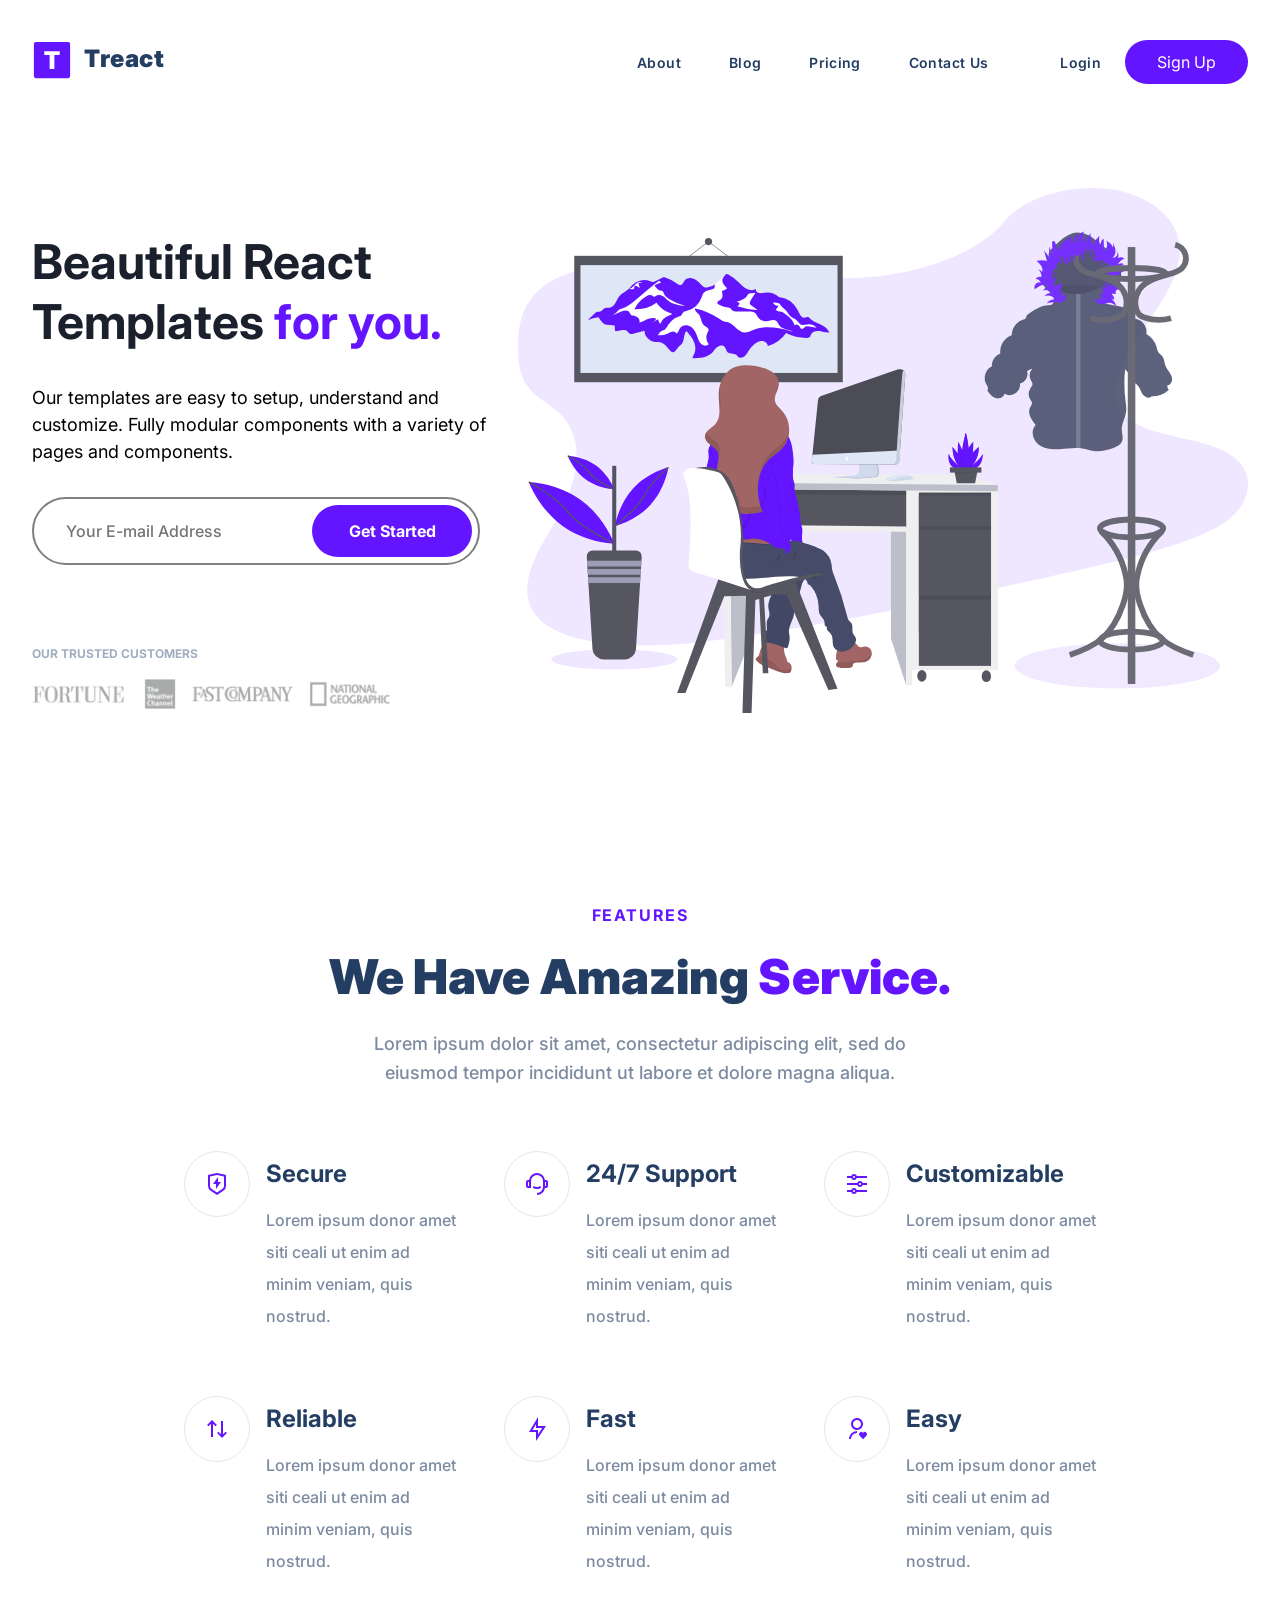
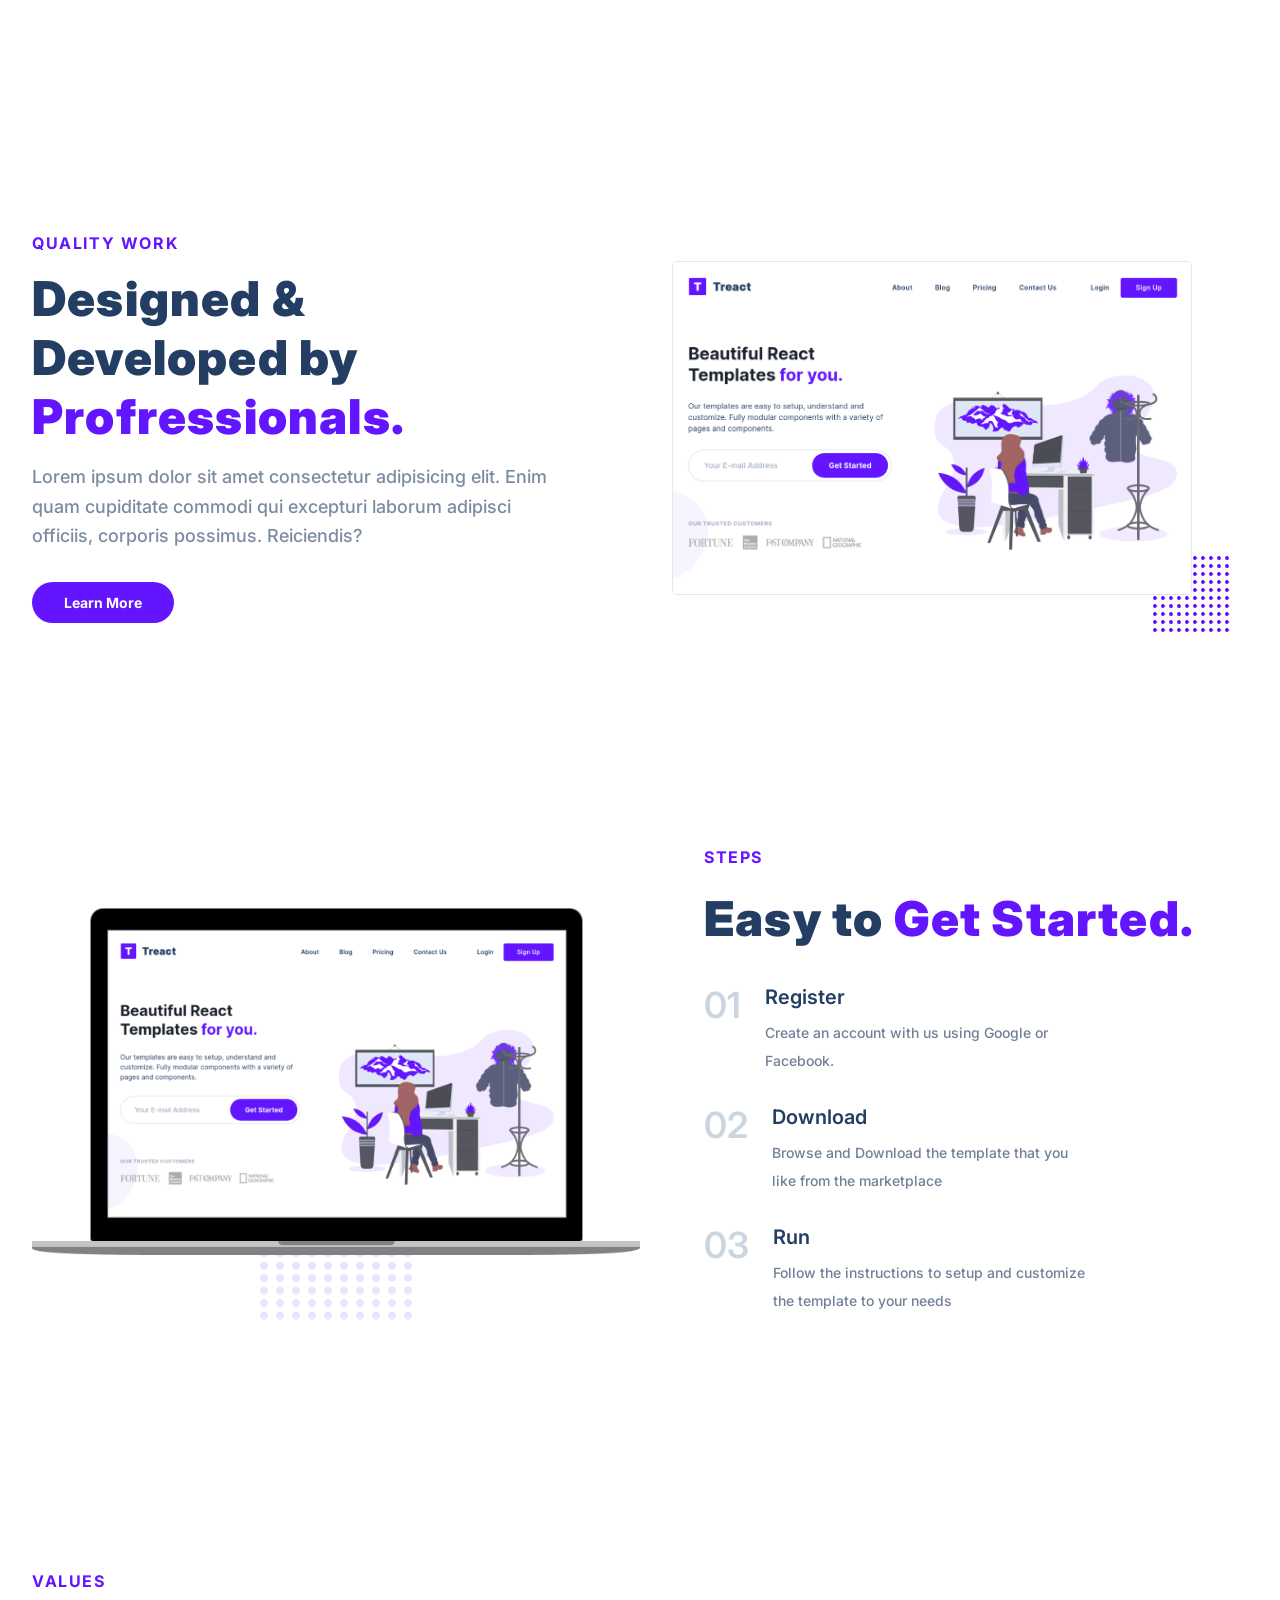
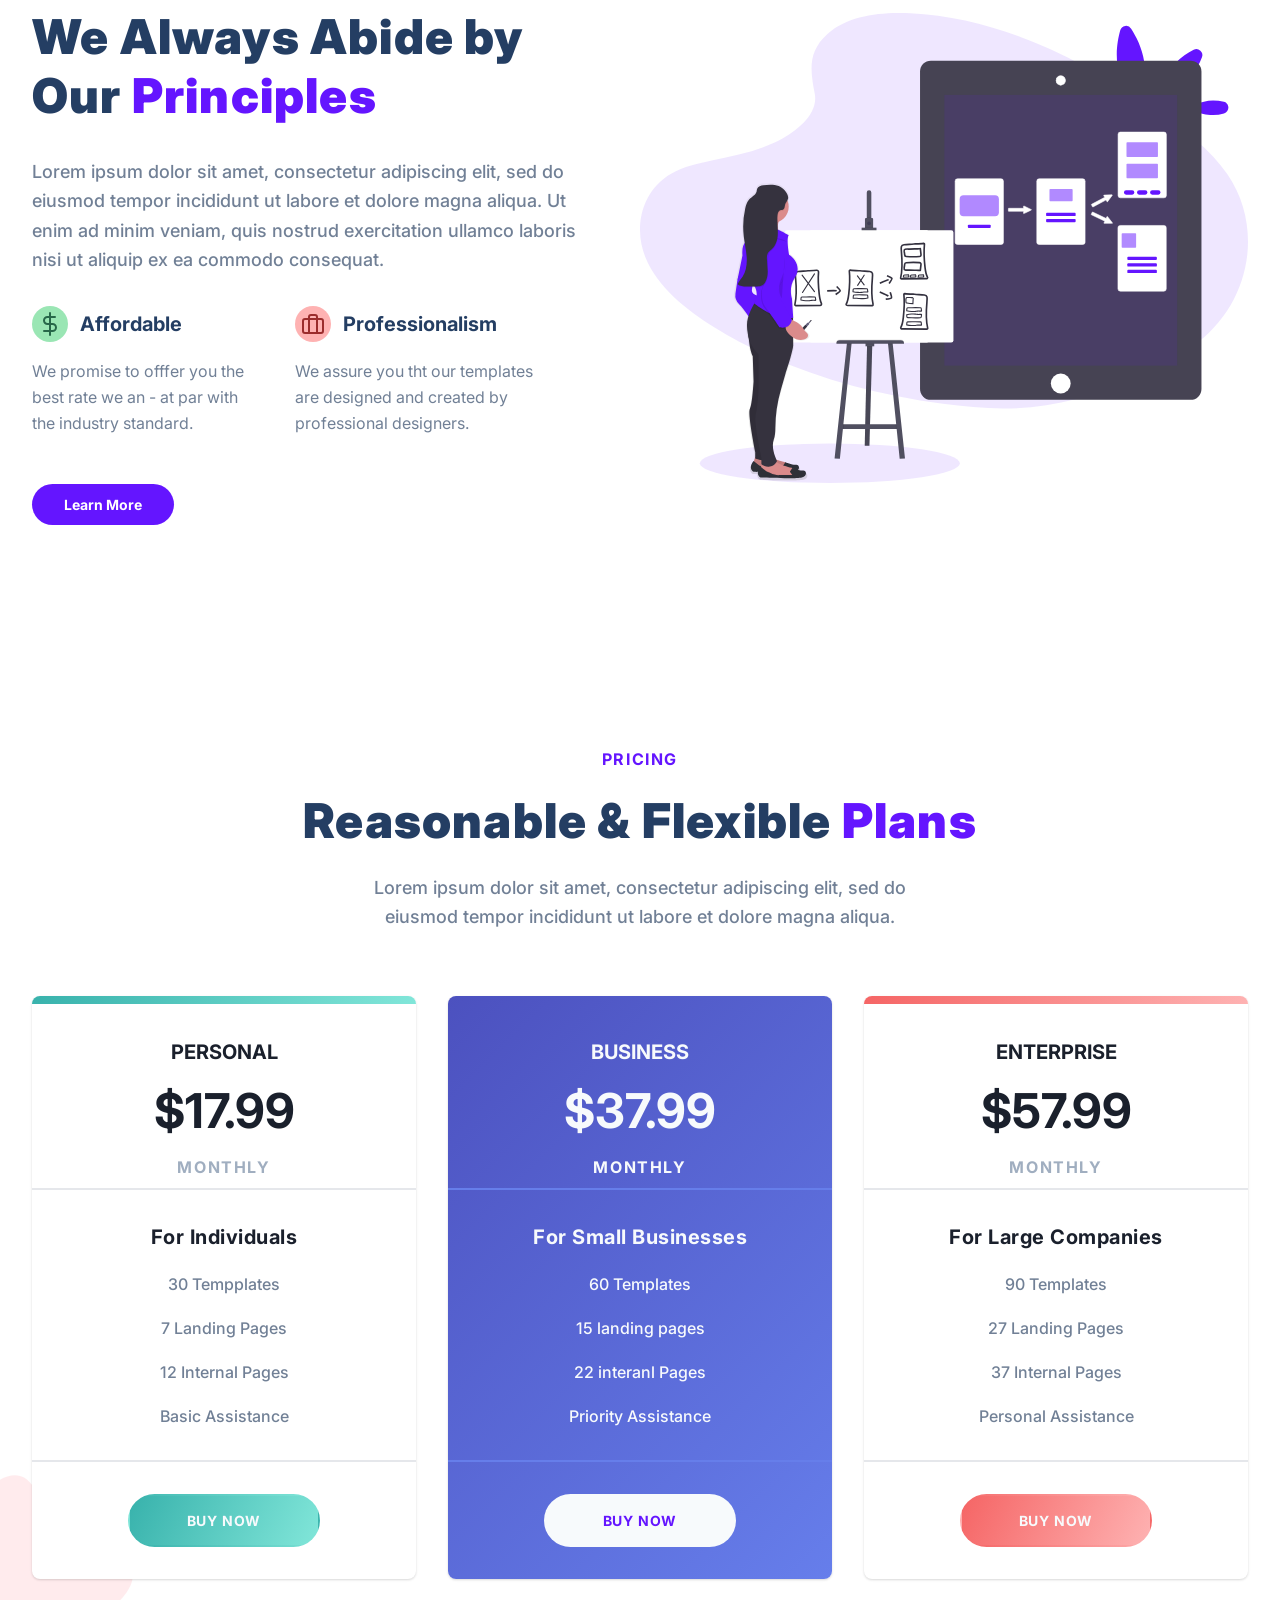
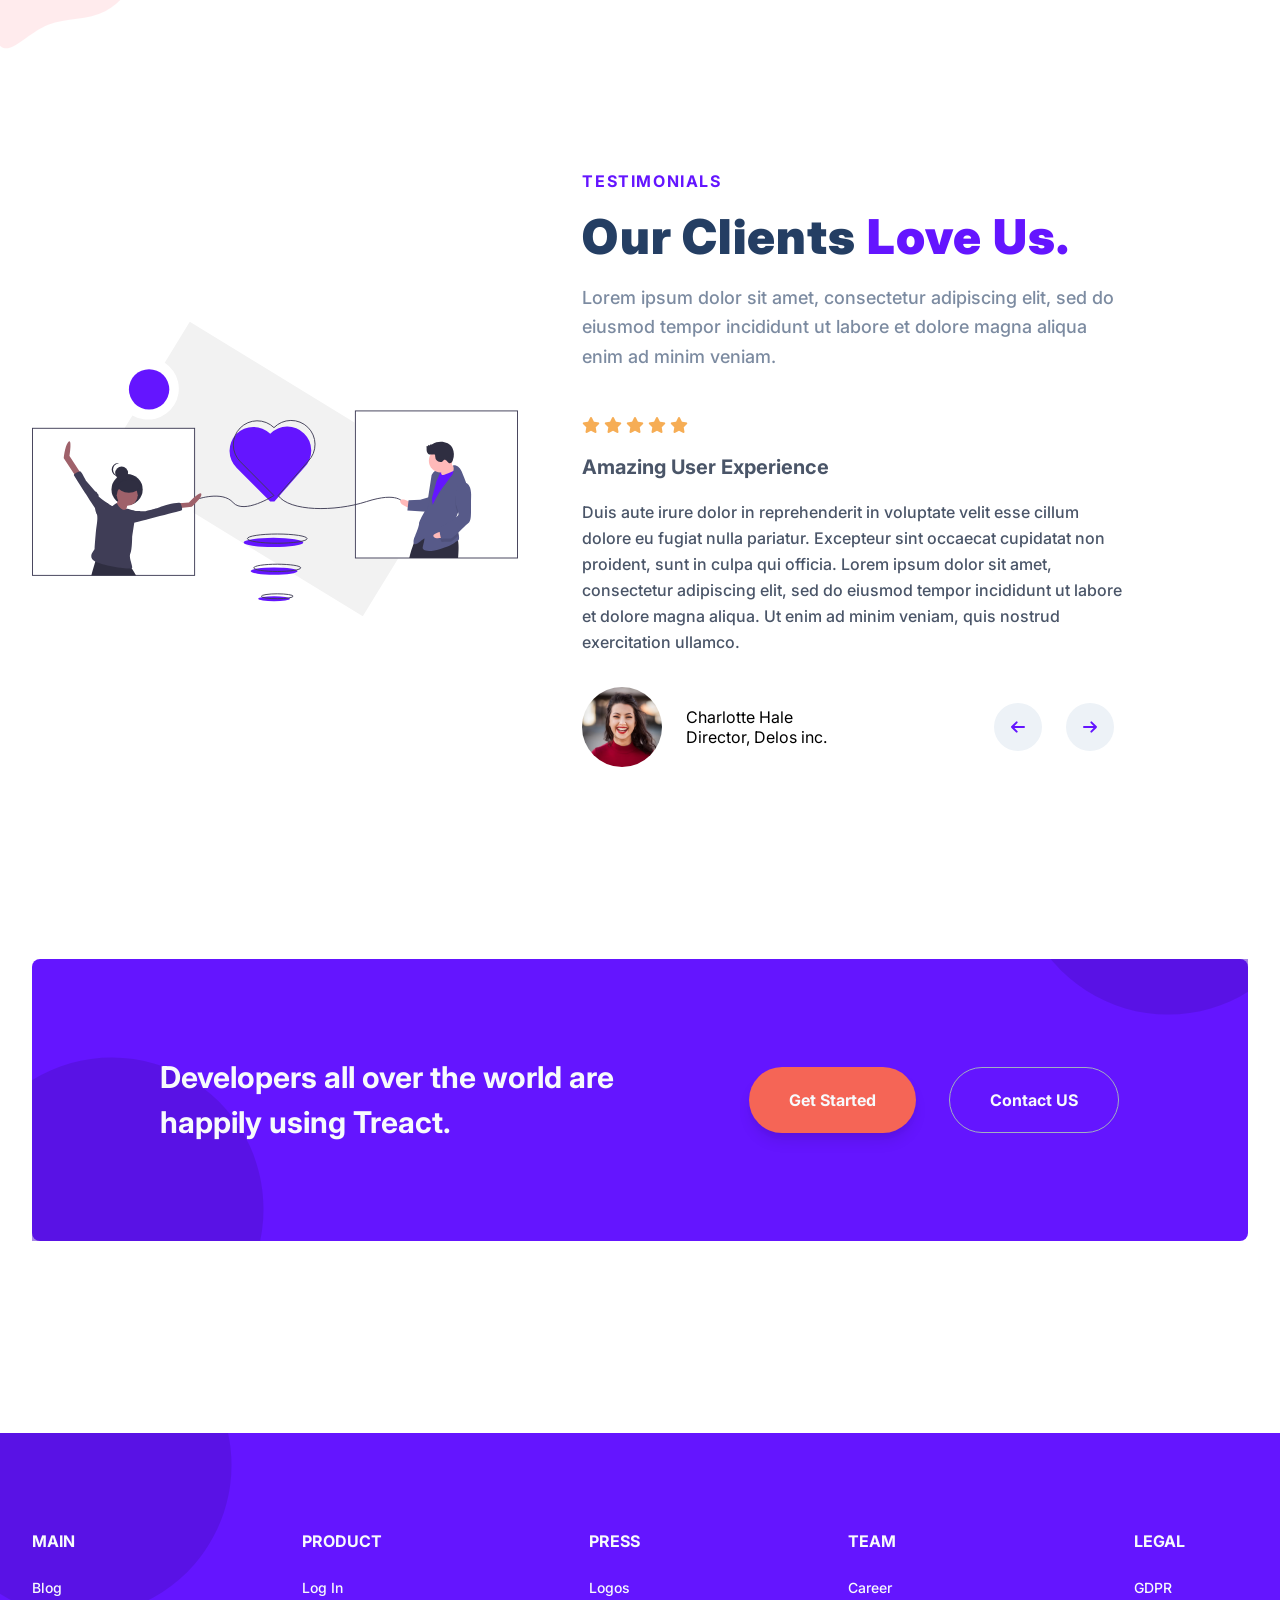
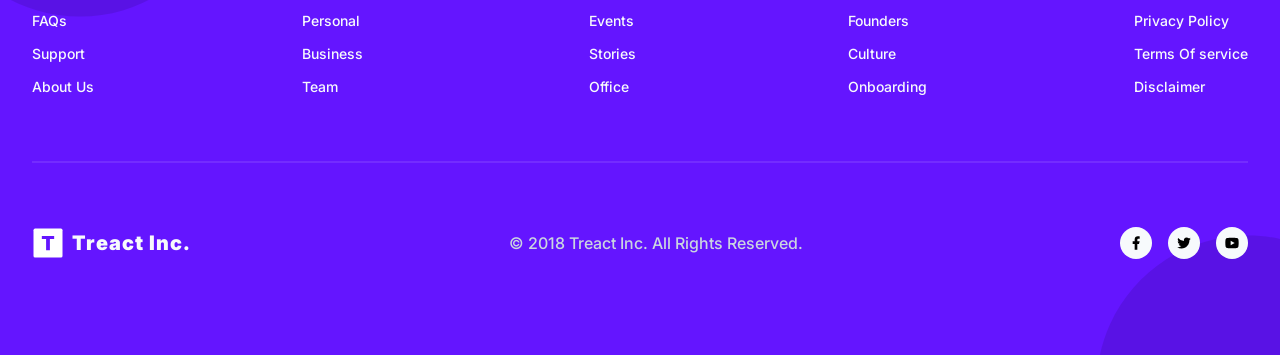
==== commit d71bd0e1: "Move files from Treact subfolder to root" ====
--- a/index.html
+++ b/index.html
@@ -24,28 +24,26 @@
                 <a href="#"class="nav__link">Contact Us</a>
                 <a href="#" class="nav__link login">Login</a>
                 <a href="#"class="nav__link--primary">Sign Up</a>
-                </div>
-                <button class="btn__menu" onclick="openMenu()">
-                    <svg xmlns="http://www.w3.org/2000/svg" width="24" height="24" viewBox="0 0 24 24" fill="none" stroke="currentColor" stroke-width="2" stroke-linecap="round" stroke-linejoin="round" class="btn__menu--svg">
-              <line x1="3" y1="12" x2="21" y2="12"></line>
-              <line x1="3" y1="6" x2="21" y2="6"></line>
-              <line x1="3" y1="18" x2="21" y2="18"></line>
-            </svg>  
+                <button class="btn__menu btn__menu--close" onclick="openMenu()">
+                    <svg xmlns="http://www.w3.org/2000/svg" width="24" height="24" viewBox="0 0 24 24" fill="none"
+                        stroke="currentColor" stroke-width="2" stroke-linecap="round" stroke-linejoin="round"
+                        class="btn__menu--svg">
+                        <line x1="3" y1="12" x2="21" y2="12"></line>
+                        <line x1="3" y1="6" x2="21" y2="6"></line>
+                        <line x1="3" y1="18" x2="21" y2="18"></line>
+                    </svg>
                 </button>
+                </div>
             </nav>
-                <div class="menu">
-                    <button class="btn__menu btn__menu--close" onclick="closeMenu()">
-                        <svg xmlns="http://www.w3.org/2000/svg" width="24" height="24" viewBox="0 0 24 24" fill="none" stroke="currentColor" stroke-width="2" stroke-linecap="round" stroke-linejoin="round"><line x1="18" y1="6" x2="6" y2="18"></line>
-   <line x1="6" y1="6" x2="18" y2="18"></line></svg> 
-                    </button>
-                    <div class="menu__links">
-                        <a href="#about" class="menu__link" onclick="closeMenu()">About</a>
-                        <a href="#blog" class="menu__link" onclick="closeMenu()">Blog</a>
-                        <a href="#pricing" class="menu__link" onclick="closeMenu()">Pricing</a>
-                        <a href="#contact__us" class="menu__link" onclick="closeMenu()">Contact Us</a>
-                        <a href="login" class="menu__link" onclick="closeMenu()">Login</a>
-                        <a href="#signup" class="menu__link--primary" onclick="closeMenu()">Sign Up</a>
-                    </div>
+                <div class="modal">
+                <div class="modal__links">
+                    <a class="modal__link">About</a>
+                    <a class="modal__link">Blog</a>
+                    <a class="modal__link">Pricing</a>
+                    <a class="modal__link">Contact</a>
+                    <a class="modal__link">Login</a>
+                    <a class="modal__link modal__primary">Sign Up</a>
+                </div>
                 </div>
                 <header>
                     <div class="container">
@@ -78,23 +76,25 @@
                     <div class="section__para">Lorem ipsum dolor sit amet, consectetur adipiscing elit, sed do eiusmod tempor incididunt ut labore et dolore magna aliqua.
                     </div>
                     <div class="features">
-                        
+                        <div class="services">
                            
-                           
+                           <div class="service">
                             <div class="feature">
                             <div class="feature__row">
                                 <figure class="feature__img--wrapper">
                                     <img src="assets/shield-icon.daefe14b320b14fbd9cbd18908ac93ec.svg" class="feature__img">
                                 </figure>
+                                <div class="service__description">
                                   <div class="feature__text">
                                     <h2 class="feature__title">Secure</h2>
                                     <p class="feature__para">Lorem ipsum donor amet siti ceali ut enim ad minim veniam, quis nostrud.</p>
                                   </div>
-                            </div>
-                            </div>
-                           
-
-                           
+                                </div>  
+                            </div>
+                            </div>
+                           </div>  
+
+                           <div class="service">
                             <div class="feature">
                             <div class="feature__row">
                                 <figure class="feature__img--wrapper">
@@ -106,9 +106,9 @@
                                 </div>
                             </div>
                             </div>
-                            
-
-                           
+                           </div>  
+
+                           <div class="service">
                             <div class="feature">
                             <div class="feature__row">
                                 <figure class="feature__img--wrapper">
@@ -120,9 +120,9 @@
                                 </div>
                             </div>
                             </div>
+                           </div>  
                            
-                           
-                           
+                           <div class="service">
                             <div class="feature">
                             <div class="feature__row">
                                 <figure class="feature__img--wrapper">
@@ -134,9 +134,9 @@
                                 </div>
                             </div>
                             </div>
-                             
-
-                            
+                           </div>  
+
+                            <div class="service">
                             <div class="feature">
                             <div class="feature__row">
                                 <figure class="feature__img--wrapper">
@@ -148,11 +148,11 @@
                                 </div>
                             </div>
                             </div>
-                           
-
-
-
-                          
+                           </div> 
+
+
+
+                          <div class="service">
                             <div class="feature">
                             <div class="feature__row">
                                 <figure class="feature__img--wrapper">
@@ -164,9 +164,9 @@
                                 </div>
                             </div>
                             </div>
-                           
-
-                           
+                          </div>    
+
+                        </div>   
                     </div>
                 </div>
             </div>
@@ -252,7 +252,7 @@
                 <div class="row">
                     <div class="values__description">
                         <div class="section__tag">VALUES</div>
-                        <h2 class="section__title">We Always Abide by Our <span class="purple">Principles.</span></h2>
+                        <h2 class="section__title">We Always Abide by Our <span class="purple">Principles</span></h2>
                         <div class="section__para">Lorem ipsum dolor sit amet, consectetur adipiscing elit, sed do eiusmod tempor incididunt ut labore et dolore magna aliqua. Ut enim ad minim veniam, quis nostrud exercitation ullamco laboris nisi ut aliquip ex ea commodo consequat.</div>
                         <div class="values__list">
                             
@@ -423,8 +423,8 @@
                         <button class="start__button btn">Contact US</button>
                     </div>
                 </div>
-                </div>
             </div> 
+            </div>
             </div>
         </section>
      </main>
@@ -443,39 +443,38 @@
             <div class="footer__columns">
                 <div class="footer__column">
                     <div class="footer__column--title">MAIN</div>
-                    <a href="#" class="footer__column--link">Blog</a>
-                    <a href="#" class="footer__column--link">FAQs</a>
-                    <a href="#" class="footer__column--link">Support</a>
-                    <a href="#" class="footer__column--link">About Us</a>
+                    <a class="footer__column--link">Blog</a>
+                    <a class="footer__column--link">FAQs</a>
+                    <a class="footer__column--link">Support</a>
+                    <a class="footer__column--link">About Us</a>
                 </div>
                 <div class="footer__column">
                     <div class="footer__column--title">PRODUCT</div>
-                    <a href="#" class="footer__column--link">Log In</a>
-                    <a href="#" class="footer__column--link">Personal</a>
-                    <a href="#" class="footer__column--link">Business</a>
-                    <a href="#" class="footer__column--link">Team</a>
+                    <a class="footer__column--link">Log In</a>
+                    <a class="footer__column--link">Personal</a>
+                    <a class="footer__column--link">Business</a>
+                    <a class="footer__column--link">Team</a>
                 </div>
                 <div class="footer__column">
                     <div class="footer__column--title">PRESS</div>
-                    <a href="#" class="footer__column--link">Logos</a>
-                    <a href="#" class="footer__column--link">Logos</a>
-                    <a href="#" class="footer__column--link">Events</a>
-                    <a href="#" class="footer__column--link">Stories</a>
-                    <a href="#" class="footer__column--link">Office</a>
+                    <a class="footer__column--link">Logos</a>
+                    <a class="footer__column--link">Events</a>
+                    <a class="footer__column--link">Stories</a>
+                    <a class="footer__column--link">Office</a>
                 </div>
                 <div class="footer__column">
                     <div class="footer__column--title">TEAM</div>
-                    <a href="#" class="footer__column--link">Career</a>
-                    <a href="#" class="footer__column--link">Founders</a>
-                    <a href="#" class="footer__column--link">Culture</a>
-                    <a href="#" class="footer__column--link">Onboarding</a>
+                    <a class="footer__column--link">Career</a>
+                    <a class="footer__column--link">Founders</a>
+                    <a class="footer__column--link">Culture</a>
+                    <a class="footer__column--link">Onboarding</a>
                 </div>
                 <div class="footer__column">
                     <div class="footer__column--title">LEGAL</div>
-                    <a href="#"  class="footer__column--link">GDPR</a>
-                    <a href="#" class="footer__column--link">Privacy Policy</a>
-                    <a href="#" class="footer__column--link">Terms Of service</a>
-                    <a href="#" class="footer__column--link">Disclaimer</a>
+                    <a class="footer__column--link">GDPR</a>
+                    <a class="footer__column--link">Privacy Policy</a>
+                    <a class="footer__column--link">Terms Of service</a>
+                    <a class="footer__column--link">Disclaimer</a>
                 </div>
             </div>
             <div class="footer__divider"></div>
--- a/styles.css
+++ b/styles.css
@@ -1,31 +1,32 @@
+
 @import url('https://fonts.googleapis.com/css2?family=Inter:wght@100;200;300;400;500;600;700;800;900&display=swap');
 
-* {
+*{
     margin: 0;
     padding: 0;
     box-sizing: border-box;
-    font-family: 'Inter', system-ui;
-    color: #243e63;
-}
-
-body {
+    font-family: 'Inter', sans-serif;
+}
+
+body{
     max-width: 100vw;
     overflow-x: hidden;
 }
 
-.row {
+.row{
+   display: flex;
     width: 100%;
     max-width: 1280px;
     margin: 0 auto;
 }
 
-.row__narrow {
+.row__narrow{
     width: 100%;
     max-width: 1024px;
     margin: 0 auto;
 }
 
-.container {
+.container{
     padding: 96px 0;
 }
 
@@ -33,248 +34,189 @@
     color: #6415ff;
 }
 
-section {
+section{
     padding: 0 32px;
 }
 
-main {
+main{
     margin-bottom: 96px;
 }
 
 a{
-   display: inline;
-   text-decoration: none;
-}
-
-h1{
-   font-size: 48px;
-   color: #1a202c;
-   line-height: 1.25;
-}
-
-p{
-   font-size: 18px;
-   line-height: 1.5;
-}
-
-
-
+    text-decoration: none;
+    display: inline;
+}
 /* 
-
-NAVBAR ↓
-
-*/
-
-
-nav {
+NAVBAR  
+ */
+
+ nav{
     display: flex;
     padding-top: 32px;
-}
-
-.nav__row {
+ }
+
+ .nav__row{
     display: flex;
     justify-content: space-between;
-}
-
-.nav__logo {
+ }
+
+ .nav__logo{
     display: flex;
     align-items: center;
     margin: 8px 0;
     padding-bottom: 4px;
-}
-
-.nav__logo--img{
-   height: 40px;
-   width: 40px;
-}
-
-.nav__logo--title{
-   margin-left: 12px;
-   font-weight: 900;
-   font-size: 24px;
-   padding-bottom: 2px;
-   letter-spacing: 0.6px;
-}
-
-.nav__links{
-   display: flex;
-   align-items: center;
-   padding-bottom: 2px;
-}
-
-.nav__link{
-   font-size: 14px;
-   font-weight: 600;
-   padding-top: 4px;
-   letter-spacing: 0.35px;
-   border-bottom: 2px solid transparent;
-   position: relative;
-   transition: all 300ms;
-   margin: 0 24px;
-}
-
-.nav__link::after{
-   content: "";
-   position: absolute;
-   left: 0;
-   bottom: -6px;
-   height: 2px;
-   width: 100%;
-   background-color: #6415ff;
-   transition: all 300ms ease;
-   opacity: 0;
-}
-
-.nav__link:hover::after{
-   opacity: 1;
-}
-
-.login{
-   margin-left: 48px;
-}
-
-.nav__link--primary{
-   margin: 0;
-   padding: 10px 32px;
-   margin-top: 2px;
-   border-radius: 9999px;
-   color: #fff;
-   background-color: #6415ff;
-   line-height: 1.5;
-   border: none;
-   width: auto;
-   transition: all 300ms ease;
-}
-
-.nav__link--primary::after{
-   content: "";
-   width: 0;
-   height: 0;
-}
-
-.nav__link--primary:hover{
-   background: #5011cc;
-}
-
-
-button{
-   cursor: pointer;
-   border: none;
-}
-
-.body.menu--open{
-   height: 100%;
-   width: 100%;
-}
-
-.btn__menu {
-   display: none;
-   background: transparent;
-   border: none;
-   cursor: pointer;
-   color: #243e63; 
-   padding: 8px;
-   z-index: 50;
-}
-
-.btn__menu--svg {
-   width: 24px;
-   height: 24px;
-   display: block;
-}
-
-
-.menu {
-   position: fixed;
-   top: 0;
-   left: 0;
-   right: 0;
-   height: auto;
-   max-height: 400px;
-   background: white;
-   z-index: 100;
-   padding: 32px 16px;
-   display: flex;
-   flex-direction: column;
-   align-items: center;
-   justify-content: center;
-   transform: translateX(100%);
-   transition: transform 300ms ease;
-   visibility: hidden;
-   border-radius: 8px;
-   box-shadow:  0 4px 6px -1px rgba(0, 0, 0, 0.1), 0 2px 4px -1px rgba(0, 0, 0, 0.06);
-}
-
-
-.menu--open .menu {
-   transform: translateX(0);
-   visibility: visible;
-}
-
-
-.btn__menu--close {
-   position: absolute;
-   top: 24px;
-   right: 24px;
-   background: transparent;
-   border: none;
-   cursor: pointer;
-   color: #243e63;
-   padding: 8px;
-}
-
-
-.menu__links {
-   display: flex;
-   flex-direction: column;
-   align-items: center;
-   gap: 24px;
-   width: 100%;
-}
-
-.menu__link {
-   font-size: 18px;
-   font-weight: 600;
-   color: #1a202c;
-   text-decoration: none;
-   padding: 8px 0;
-}
-
-.menu__link--primary {
-   background: #6415ff;
-   color: white;
-   padding: 12px 32px;
-   border-radius: 500px;
-   font-weight: 600;
-   text-decoration: none;
-   margin-top: 8px;
-}
-
-
-
-
-/* 
-
-HEADER / ABOUT US ↓
-
-*/
-
-
-header .row {
+ }
+
+ .nav__logo--title{
+    font-weight: 900;
+    font-size: 24px;
+    margin-left: 12px;
+    padding-bottom: 2px;
+    letter-spacing: 0.6px;
+    color: #243e63;
+ }
+
+ .nav__logo--img{
+    height: 40px;
+    width: 40px;
+ }
+
+ .nav__links{
     display: flex;
     align-items: center;
-    justify-content: space-between;
-}
-
-.header__description{
+    padding-bottom: 2px;
+ }
+
+ .nav__link{
+    font-size: 14px;
+    font-weight: 600;
+    padding-top: 4px;
+    letter-spacing: 0.35px;
+    border-bottom: 2px solid transparent;
+    position: relative;
+    transition: all 300ms;
+    margin: 0 24px;
+    color: #243e63;
+ }
+
+ .login{
+   margin-left: 48px;
+ }
+
+ .nav__link::after{
+    content: "";
+    position: absolute;
+    left: 0;
+    bottom: -6px;
+    height: 2px;
+    width: 100%;
+    background: #6415ff;
+    transition: all 300ms ease;
+    opacity: 0;
+ }
+
+  .nav__link:hover::after{
+    opacity: 1;
+ }
+
+
+ .nav__link--primary{
+    margin: 0;
+    padding: 10px 32px;
+    margin-top: 2px;
+    border-radius: 9999px;
+    color: #fff;
+    background-color: #6415ff;
+    line-height: 1.5;
+    border: none;
+    width: auto;
+    transition: all 300ms ease;
+    text-decoration: none;
+ }
+
+ .nav__link--primary:hover{
+    background-color: #5011cc;
+ }
+
+ .btn__menu{
+    display: none;
+    background: transparent;
+    border: none;
+    transition: all 300ms ease;
+ }
+
+ .btn__menu--svg:hover{
+    filter: invert(26%) sepia(94%) saturate(7476%) hue-rotate(261deg) brightness(94%) contrast(115%);
+ }
+
+ .modal{
+    position: fixed;
+    top: 0;
+    left: 0;
+    right: 0;
+    height: 378px;
+    margin: 23px 16px;
+    padding: 32px;
+    background-color: #fff;
+    border: 1px solid rgb(299, 231, 235);
+    border-radius: 8px;
+    z-index: 4;
+    visibility: hidden;
+    opacity: 0;
+    transform: translateX(300%);
+    transition: all 300ms ease;
+ }
+
+ .modal__links{
+    width: 100%;
+    height: 100%;
+    display: flex;
+    flex-direction: column;
+    align-items: center;
+ }
+
+ .modal__link{
+    color: #1a202c;
+    padding: 12px 32px;
+    background-color: #6415ff;
+    border-radius: 500px;
+    border: none;
+ }
+
+ .btn__menu--close{
+    position: fixed;
+    top: 24px;
+    right: 18px;
+ }
+
+ /* HEADER */
+
+ header .row{
+   display: flex;
+   align-items: center;
+   justify-content: space-between;
+ }
+
+ h1{
+   font-size: 48px;
+   color: #1a202c;
+   line-height: 1.25;
+ }
+
+ p{
+   font-size: 18px;
+   line-height: 1.5;
+ }
+
+ .header__description{
    width: 40%;
-}
-
-.header__description--para{
+ }
+
+ .header__description--para{
    margin: 32px 0;
-}
-
-.header__email{
+ }
+
+ .header__email{
    width: 100%;
    max-width: 448px;
    height: 68px;
@@ -282,34 +224,27 @@
    display: flex;
    justify-content: flex-end;
    align-items: center;
-}
-
-.header__email--input{
+ }
+
+ .header__email--input{
    width: 100%;
    border-radius: 500px;
-   border: 2px solid rgb(229, 231, 235);
-   color: rgb(36,62,99);
+   border: 2px solid rgb(299, 231, 235);
+   padding: 20px 192px 20px 32px;
+   color: rgb(36, 62, 99);
+   font-weight: 500;
    font-size: 16px;
-   font-weight: 500;
    position: absolute;
    top: 0;
    bottom: 0;
    z-index: 1;
-   transition: all 300ms ease;
-   padding-left: 32px;
-}
-
-.header__email--input::placeholder {
-   opacity: 0.9;
-   color: #a0aec0;
-}
-
-.header__email--input:focus {
-   border-color: #6415ff;
-   outline: none;
-}
-
-.header__email--btn{
+   transition: border-color 300ms;
+   border-color: grey;
+ }
+
+
+
+ .header__email--btn{
    z-index: 2;
    margin: 8px;
    height: calc(100% - 16px);
@@ -321,38 +256,44 @@
    font-weight: 700;
    font-size: 16px;
    transition: all 300ms ease;
-}
-
-.header__email--btn:hover{
-   background: #5011cc;
-}
-
-.header__customers--title{
+ }
+
+ .header__email--btn:hover{
+   background-color: #5011cc;
+   cursor: pointer;
+ }
+
+img{
+   width: 100%;
+ }
+
+ .header__customers--title{
    margin-top: 80px;
    color: #a0aec0;
    font-size: 12px;
    font-weight: 700;
-   letter-spacing: 0.6px;
-}
-
-.header__customers{
+   letter-spacing: 0.6;
+ }
+
+ .header__customers{
    margin-top: 16px;
    padding-right: 128px;
    opacity: 0.5;
-}
-
-img{
-   width: 100%;
-}
-
-.header__img{
+ }
+
+ 
+
+ .header__img--wrapper{
+   width: calc(100% - 40%);
+   display: flex;
+ }
+
+ .header__img{
    width: 100%;
    max-width: 768px;
-}
-
-
-
-/* 
+ }
+
+ /* 
 
 FEATURES ↓
 
@@ -375,61 +316,81 @@
    letter-spacing: 1.6px;
    font-weight: 700;
    text-transform: uppercase;
-}
+   text-align: center;
+}
+
 
 #features .section__title{
-   text-align: center;
-}
-
-.section__title{
    font-size: 48px;
    font-weight: 900;
-   color: rgb(36,62,99);
+   color: #243e63;
    line-height: 1.5;
    margin: 16px 0;
-   letter-spacing: 0.025em;
+   letter-spacing: 0.0025em;
+   text-align: center;
 }
 
 #features .section__para{
-   text-align: center;
    max-width: 576px;
-}
-
-.section__para{
+   margin:  0 auto;
    font-size: 18px;
    font-weight: 500;
    color: #7c8ba1;
    line-height: 1.625;
-}
-
-.features{
-   display: flex;
-   flex-wrap: wrap;
-   margin-top: 40px;
-}
-
-.feature{
-   width: calc(100% / 3);
+   text-align: center;
 }
 
 .feature__row{
    display: flex;
    align-items: flex-start;
    padding: 32px 24px;
-   
-}
-
-.feature__img--wrapper{
-   display: flex;
-   margin-right: 8px;
-   padding: 20px;
-   border: 1px solid #e5e7eb;
-   border-radius: 500px
+}
+
+.services{
+   display: flex;
+   flex-wrap: wrap;
+   padding: 32px;
+}
+
+.service{
+   display: flex;
+   width: calc(100%/3);
+}
+
+.service__description{
+   display: flex;
+   flex-direction: column;
+}
+
+.feature__text{
+   margin-top: 8px;
+   margin-left: 16px;
+}
+
+.feature__title{
+   font-size: 24px;
+   color: #243e63;
+}
+
+.feature__para{
+   margin-top: 16px;
+   font-size: 16px;
+   max-width: calc(634px / 3);
+   color: rgb(124, 139, 161);
+   line-height: 2;
+   font-weight: 500;
 }
 
 .feature__img{
    width: 24px;
    height: 24px;
+}
+
+.feature__img--wrapper{
+   display: flex;
+   padding: 20px;
+   border: 1px solid #e5e7eb;
+   border-radius: 500px;
 }
 
 /* 
@@ -445,34 +406,37 @@
     align-items: center;
 }
 
+.quality__description, .quality__img--wrapper{
+   width: 50%;
+}
+
 .quality__description{
-   width: 50%;
    max-width: 576px;
    margin-right: 64px;
 }
 
-.section__tag{
+#quality .section__tag{
    font-size: 16px;
    color: #6415ff;
    letter-spacing: 1.6px;
    font-weight: 700;
    text-transform: uppercase;
+   text-align: left
+}
+
+#quality .section_title{
+   line-height: 1.25;
 }
 
 #quality .section__title{
-   line-height: 1.25;
-}
-
-.section__title{
    font-size: 48px;
    font-weight: 900;
-   color: rgb(36,62,99);
-   line-height: 1.5;
+   color: #243e63;
    margin: 16px 0;
    letter-spacing: 0.025em;
 }
 
-.section__para{
+#quality .section__para{
    font-size: 18px;
    font-weight: 500;
    color: #7c8ba1;
@@ -496,7 +460,11 @@
 }
 
 .btn:hover{
-   background: #5011cc;
+   background-color: #5011cc;
+}
+
+.quality__img{
+   z-index: 1;
 }
 
 .quality__img--wrapper{
@@ -506,14 +474,6 @@
    margin: 0 56px;
    z-index: 2;
    display: flex;
-}
-
-.quality__img{
-   z-index: 1;
-}
-
-img{
-   width: 100%;
 }
 
 .quality__grid{
@@ -525,13 +485,10 @@
    bottom: 0px;
    fill: rgb(100, 21, 255);
    --tw-text-opacity: 1;
-   color: rgba(100, 21, 235, var(--tw-text-opacity));
+   color: rgb(100, 21, 255), var(--tw-text-opacity);
    z-index: 0;
    display: block;
 }
-
-
-
 
 /* 
 
@@ -554,45 +511,48 @@
    width: 100%;
 }
 
-.steps__img--wrapper{
+.steps__grid{
+   position: absolute;
+   bottom: -100px;
+   left: 50%;
+   transform: translateX(-50%);
+   width: 10rem;
+   height: 10rem;
+   opacity: 0.8;
+   z-index: -10;
+   color: rgb(100, 21, 255);
+   fill: currentColor;
+}
+
+.steps__description, .steps__img--wrapper{
    width: 50%;
-   display: flex;
-   position: relative;
 }
 
 .steps__description{
    padding: 32px 0;
    padding-left: 64px;
-   width: 50%;
-}
-
-.steps__grid {
-    position: absolute;
-    bottom: -100px;
-    left: 50%;
-    transform: translateX(-50%);
-    width: 10rem;
-    height: 10rem;
-    opacity: 0.8;
-    z-index: -10;
-    color: rgb(100, 21, 255);
-    fill: currentColor;
-}
-
-.section__tag{
+}
+
+.steps__img--wrapper{
+   display: flex;
+   position: relative;
+}
+
+#steps .section__tag{
    font-size: 16px;
    color: #6415ff;
    letter-spacing: 1.6px;
    font-weight: 700;
    text-transform: uppercase;
-}
-
-.section__title{
+   text-align: left;
+}
+
+#steps .section__title{
    font-size: 48px;
    font-weight: 900;
-   color: rgb(36,62,99);
+   color: rgb(36, 62, 99);
+   line-height: 1.5;
    margin: 16px 0;
-   line-height: 1.5;
    letter-spacing: 0.025em;
 }
 
@@ -600,20 +560,20 @@
    display: flex;
    align-items: flex-start;
    margin-top: 32px;
+}
+
+.step__description{
+   display: flex;
+   flex-direction: column;
+   margin-left: 24px;
+   max-width: 320px;
 }
 
 .step__number{
    color: #cbd5e0;
    font-size: 36px;
-   font-size: 600;
+   font-weight: 600;
    line-height: 1;
-}
-
-.step__description{
-   display: flex;
-   flex-direction: column;
-   margin-left: 24px;
-   max-width: 320px;
 }
 
 .step__title{
@@ -629,9 +589,7 @@
    margin-top: 12px;
    font-weight: 500;
    line-height: 2;
-
-}
-
+}
 
 
 /* 
@@ -642,33 +600,36 @@
 
 #values .row {
     display: flex;
-    justify-content: flex-start;
+    justify-content: space-between;
     align-items: center;
-    gap: 48px;
 }
 
 .values__description{
-   width: 55%;
-   margin-right: 64px;
+   width: 50%;
+}
+
+.values__description{
    padding: 32px 64px 32px 0;
-   
 }
 
 .section__tag{
-    font-size: 16px;
-    color: #6415ff;
-    letter-spacing: 1.6px;
-    font-weight: 700;
-    text-transform: uppercase;
+   text-align: left;
+   font-size: 16px;
+   color: #6415ff;
+   letter-spacing: 1.6px;
+   font-weight: 700;
+   text-transform: uppercase;
 }
 
 #values .section__title{
    margin-top: 16px;
    margin-bottom: 32px;
+}
+
+ .section__title{
    font-size: 48px;
    font-weight: 900;
-   color: rgb(36,62,99);
-   line-height: 1.5;
+   color: #243e63;
    margin: 16px 0;
    letter-spacing: 0.025em;
 }
@@ -676,7 +637,7 @@
 .section__para{
    font-size: 18px;
    font-weight: 500;
-   color: #7c8ba1;
+   color: #718096;
    line-height: 1.625;
 }
 
@@ -686,21 +647,18 @@
    display: flex;
    max-width: none;
    flex-direction: row;
-   justify-content: flex-start;
+}
+
+.value{
+   margin: 32px 32px 0 0;
    align-items: flex-start;
-}
-
-.value:nth-of-type(1){
-   margin-top: 32px;
-   margin-right: 32px;
-}
-
-
-
-.value{
-   align-items: flex-start;
    display: flex;
    flex-direction: column;
+}
+
+.value__title{
+   display: flex;
+   align-items: center;
 }
 
 .value__name{
@@ -710,25 +668,26 @@
    color: #243e63;
 }
 
-.value__title{
-   display: flex;
-   align-items: center;
-}
-
 .value__para{
    margin-top: 16px;
    line-height: 1.625;
    color: #718096;
 }
 
+.value:nth-of-type(1){
+   margin-top: 32px;
+   margin-right: 32px;
+
+}
+
+.value:nth-of-type(2){
+   margin-top: 32px;
+}
+
 .value:nth-child(1) .value__img--wrapper{
    background-color: #9ae6b4;
 }
 
-.value:nth-of-type(2){
-   margin-top: 32px;
-}
-
 .value:nth-child(2) .value__img--wrapper{
    background-color: #feb2b2;
 }
@@ -738,37 +697,21 @@
    display: flex;
    justify-content: center;
    align-items: center;
+   height: 36px;
    width: 36px;
-   height: 36px;
 }
 
 .values__img{
-   width: 40%;
-}
-
-img{
-   width: 100%;
+   width: 50%;
 }
 
 #values .btn{
-   margin-top: 48px
-}
-
-.btn{
-   background-color: #6415ff;
-   padding: 12px 32px;
-   border: none;
-   border-radius: 500px;
-   font-size: 14px;
-   color: #fff;
-   font-weight: bold;
-   transition: all 300ms ease;
-   cursor: pointer;
-}
-
-.btn:hover{
-   background: #5011cc;
-}
+   margin-top: 48px;
+}
+
+
+
+
 
 
 
@@ -785,7 +728,7 @@
     align-items: center;
 }
 
-.section__tag{
+#pricing .section__tag{
    font-size: 16px;
    color: #6415ff;
    letter-spacing: 1.6px;
@@ -794,9 +737,9 @@
 }
 
 #pricing .section__title{
-   text-align: center;
    font-size: 48px;
-   color: rgb(36,62,99);
+   font-weight: 900;
+   color: #243e63;
    line-height: 1.5;
    margin: 16px 0;
    letter-spacing: 0.025em;
@@ -805,36 +748,6 @@
 #pricing .section__para{
    max-width: 576px;
    text-align: center;
-   font-size: 18px;
-   font-weight: 500;
-   color: #7c8ba1;
-   line-height: 1.625;
-}
-
-.plans{
-   display: flex;
-   position: relative;
-   flex-direction: row;
-   width: 100%;
-   justify-content: space-between;
-}
-
-.plan{
-   position: relative;
-   margin-top: 4rem;
-   display: flex;
-   width: 100%;
-   max-width: 24rem;
-   flex-direction: column;
-   border-radius: 0.5rem;
-   background-color: rgb(255 255 255);
-   padding-left: 2rem;
-   padding-right: 2rem;
-   margin-right: 2rem;
-   padding-top: 0.5rem;
-   text-align: center;
-   color: rgb(26 32 44);
-   box-shadow: rgba(0, 0, 0, 0) 0px 0px 0px 0px, rgba(0, 0, 0, 0) 0px 0px 0px 0px, rgba(0, 0, 0, 0.1) 0px 1px 3px 0px, rgba(0, 0, 0, 0.06) 0px 1px 2px 0px;
 }
 
 .plan__stripe{
@@ -843,37 +756,59 @@
    right: 0px;
    top: 0px;
    height: 0.5rem;
+   border-top-right-radius: 0.5rem;
    border-top-left-radius: 0.5rem;
-   border-top-right-radius: 0.5rem;
-}
-
-.plan:nth-child(1) .plan__stripe{
-   color: #f7fafc;
-   background: linear-gradient(115deg, rgb(56 178 172)0%, rgb(129 230 217) 100%);
-}
-
-.plan:nth-child(1) .plan__middle{
-   border-top: 2px solid rgb(229, 231, 235);
-   border-bottom: 2px solid rgb(229, 231, 235);
-}
-
-.plan:nth-child(1) .plan__button{
-   color: #f7fafc;
-   background: linear-gradient(115deg, rgb(56 178 172) 0%, rgb(129 230 217) 100%);
-}
-
-.plan__button:hover {
-   box-shadow: 0 10px 15px -3px rgba(0, 0, 0, 0.1), 0 4px 6px -2px rgba(0, 0, 0, 0.05);
-   transform: translateY(-2px);
+}
+
+.plans{
+   display: flex;
+   position: relative;
+   flex-direction: row;
+   width: 100%;
+   justify-content: space-between;
+}
+
+.plan{
+   position: relative;
+   margin-top: 4rem;
+   display: flex;
+   width: 100%;
+   max-width: 24rem;
+   flex-direction: column;
+   border-radius: 0.5rem;
+   background-color: rgb(225, 225, 225);
+   padding: 0;
+   padding-top: 0.5rem;
+   text-align: center;
+   color: rgb(26 32 44);
+   box-shadow: rgba(0, 0, 0, 0) 0px 0px 0px 0px, rgba(0, 0, 0, 0) 0px 0px 0px 0px,
+    rgba(0, 0, 0, 0.1) 0px 1px 3px 0px, rgba(0, 0, 0, 0.06) 0px 1px 2px 0px;
 }
 
 .plan__top{
    display: flex;
    flex-direction: column;
+   padding: 2rem 2rem 0.5rem 2rem;
+   text-transform: uppercase;
+   line-height: 1.625;
+}
+
+.plan__middle{
+   margin: 0;
+   display: flex;
+   flex: 1 1 0%;
+   flex-direction: column;
+   border-top-width: 2px;
+   border-bottom-width: 2px;
+   padding: 2rem;
+   
+}
+
+.plan__bottom{
+   padding-left: 4rem;
+   padding-right: 4rem;
    padding-top: 2rem;
    padding-bottom: 2rem;
-   text-transform: uppercase;
-   line-height: 1.625;
 }
 
 .plan__name{
@@ -885,56 +820,11 @@
 .plan__price{
    font-size: 48px;
    margin: 4px 0;
-   font-weight: bold;
-   line-height: 1.625;
-}
-
-.plan:nth-child(odd) .plan__duration{
-   color: #a0aec0;
-}
-
-.plan__duration{
-   font-size: 16px;
-   letter-spacing: 0.1em;
-}
-
-.plan:nth-child(odd) .plan__target{
-   color: #1a202c;
-}
-
-.plan:nth-child(2){
-   background: linear-gradient(135deg, rgb(76 81 191)0%, rgb(102 126 234)100%);
-}
-
-.plan:nth-child(2) .plan__name, .plan:nth-child(2) .plan__target, .plan:nth-child(2) .plan__price, .plan:nth-child(2) .plan__duration, .plan:nth-child(2) .plan__feature{
-   color: #f7fafc;
-}
-
-.plan:nth-child(2) .plan__middle{
-   border-top: 2px solid rgb(102 126 234);
-   border-bottom: 2px solid rgb(102 126 234);
-}
-
-.plan:nth-child(2) .plan__button{
-   color: #6415ff;
-   background-color: #f7fafc;
-}
-
-.plan:nth-child(3) .plan__stripe, .plan:nth-child(3) .plan__button{
-   color: #f7fafc;
-   background: linear-gradient(115deg, rgb(245 101 101) 0%, rgb(254 178 178)100% );
-}
-
-.plan:nth-child(3) .plan__middle{
-   border-top: 2px solid rgb(229, 231, 235);
-   border-bottom: 2px solid rgb(229 231 235);
-}
-
- 
+}
 
 .plan__target{
    font-size: 20px;
-   font-weight:700;
+   font-weight: 700;
    line-height: 1.5;
    letter-spacing: 0.025em;
 }
@@ -947,33 +837,16 @@
    line-height: 1.5;
 }
 
-.plan__middle{
-   margin-left: -2rem;
-   margin-right: -2rem;
-   display: flex;
-   flex: 1 1 0%;
-   flex-direction: column;
-   padding: 2rem;
-}
-
-.plan__bottom{
-   padding-left: 4rem;
-   padding-right: 4rem;
-   padding-top: 2rem;
-   padding-bottom: 2rem;
-}
-
-.plan__button{
-  padding: 0.75rem 2rem;
-  font-weight: 700;
-  transition: all 300ms ease;
-  width: 100%;
-  border-radius: 9999px;
-  padding-top: 1rem;
-  padding-bottom: 1rem;
-  font-size: 0.875rem;
-  text-transform: uppercase;
-  letter-spacing: 0.05rem;
+.plan__duration{
+   color: #a0aec0;
+   font-size: 16px;
+   font-weight: bold;
+   letter-spacing: 0.1em;
+}
+
+.plan__name, .plan__price, .plan__duration{
+   font-weight: bold;
+   line-height: 1.625;
 }
 
 .plans__blob{
@@ -987,8 +860,89 @@
    opacity: 0.25;
 }
 
+.plan:nth-child(1),
+.plan:nth-child(3){
+   background-color: #fff;
+}
+
+.plan:nth-child(odd) .plan__name,
+.plan:nth-child(odd) .plan__price,
+.plan:nth-child(odd) .plan__target{
+   color: #1a202c;
+}
+
+.plan:nth-child(2) .plan__name, 
+.plan:nth-child(2) .plan__price, 
+.plan:nth-child(2) .plan__target, 
+.plan:nth-child(2) .plan__duration, 
+.plan:nth-child(2) .plan__feature {
+   color: #f7fafc;
+}
+
+.plan:nth-child(1) .plan__stripe, .plan:nth-child(1) .plan__button{
+   color: #f7fafc;
+   background: linear-gradient(115deg, rgb(56, 178, 172)0%, rgb(129, 230, 217) 100%);
+}
+
+.plan:nth-child(2){
+   background: linear-gradient(135deg, rgb(76, 81, 191)0%, rgb(102, 126, 235)100%);
+}
+
+.plan:nth-child(3) .plan__stripe, .plan:nth-child(3) .plan__button{
+   color: #f7fafc;
+   background: linear-gradient(115deg, rgb(245, 101, 101)0%, rgb(254, 178, 178)100%);
+}
+
+.plan:nth-child(1) .plan__middle,
+.plan:nth-child(3) .plan__middle{
+   border-top: 2px solid rgb(229, 231, 235);
+   border-bottom: 2px solid rgb(229, 231, 235);
+}
+
+.plan:nth-child(2) .plan__middle{
+   border-top: 2px solid rgb(102, 126, 234);
+   border-bottom: 2px solid rgb(102, 126, 234);
+}
+
+.plan__button{
+   border-radius: 0.25rem;
+   border: 2px solid transparent;
+   background-color: rgb(100 21 255);
+   padding: 0.75rem 2rem;
+   font-weight: 700;
+   color: rgb(247, 250, 252);
+   transition: all 300ms ease;
+   width: 75%;
+   border-radius: 9999px;
+   padding-top: 1rem;
+   padding-bottom: 1rem;
+   font-size: 0.876rem;
+   text-transform: uppercase;
+   letter-spacing: 0.05rem;
+}
+
+.plan:nth-child(1) .plan__button:hover,
+.plan:nth-child(2) .plan__button:hover,
+.plan:nth-child(3) .plan__button:hover {
+   transform: translateY(-1px);
+   box-shadow: 0 12px 24px rgba(0, 0, 0, 0.15);
+}
+
+.plan.plan:nth-child(2) .plan__button{
+   color: #6415ff;
+   background-color: #f7fafc;
+}
+
 button{
-   cursor: pointer
+   cursor: pointer;
+   border: none;
+}
+
+
+@media (max-width: 1280px){
+   .plan__button{
+      max-width: none;
+   }
 }
 
 /* 
@@ -1002,22 +956,17 @@
     display: flex;
 }
 
-.testimonials__img{
-   width: 50%;
-}
-
-img{
-   width: 100%;
-}
-
 .testimonials__description{
    display: flex;
    flex-direction: column;
    padding-left: 64px;
+}
+
+.testimonials__img, .testimonials__description{
    width: 50%;
 }
 
-.section__tag{
+#testimonials .section__tag{
    font-size: 16px;
    color: #6415ff;
    letter-spacing: 1.6px;
@@ -1025,33 +974,29 @@
    text-transform: uppercase;
 }
 
-.section__title{
+#testimonials .section__title{
+   margin-bottom: 24px;
+   line-height: 1.25;
    font-size: 48px;
    font-weight: 900;
-   color: rgb(36 62 99);
-   line-height: 1.5;
+   color: #243e63;
    margin: 16px 0;
    letter-spacing: 0.025em;
 }
 
-.section__para{
+#testimonials .section__para{
    font-size: 18px;
    font-weight: 500;
    color: #7c8ba1;
    line-height: 1.625;
 }
 
-.testimonial__profile{
-   display: flex;
-   align-items: center;
-}
-
 .testimonial{
    margin-top: 40px;
 }
 
 .testimonial__rating{
-   color: rgb(246 173 85);
+   color: rgba(246, 173, 85, 1);
    margin-right: 2px;
    margin-top: 4px;
 }
@@ -1059,7 +1004,8 @@
 .testimonial__title{
    color: #4a5568;
    line-height: 1.625;
-   margin-top: 1.25rem;
+   margin-top: 1rem;
+   font-size: 1.25rem;
    font-weight: 700;
 }
 
@@ -1069,7 +1015,7 @@
    font-weight: 500;
    line-height: 1.625;
    font-size: 16px;
-   color: rgb(74 85 104);
+   color: rgb(74, 85, 104);
 }
 
 .testimonial__bottom{
@@ -1077,36 +1023,13 @@
    justify-content: space-between;
 }
 
-.testimonial__img{
-   width: 80px;
-   height: 80px;
-   border-radius: 50%;
-}
-
-img{
-   width: 100%;
+.testimonial__profile{
+   display: flex;
+   align-items: center;
 }
 
 .testimonial__details{
    margin-left: 24px;
-}
-
-.testimonial__name{
-   color: #4a5568;
-   line-height: 1.625;
-   font-size: 1.25rem;
-   font-weight: 700;
-}
-
-.testimonial__role{
-   color: #7c8ba1;
-   font-weight: 500;
-   line-height: 1.5;
-}
-
-.testimonial__buttons{
-   display: flex;
-   align-items: center;
 }
 
 .testimonial__button{
@@ -1118,22 +1041,38 @@
    border-radius: 50%;
    margin: 0 12px;
    transition: all 300ms ease;
-}
+   cursor: pointer;
+}
+
+.testimonial__button:hover {
+   background-color: #e2e8f0;
+}
+
 
 .testimonial__button svg{
    width: 16px;
    height: 16px;
-}
-
-.divider{
-   margin-top: 0.75rem;
-   margin-left: 0.75rem;
-   border-right-width: 1px;
-   width: 0.5px;
-   background-color: #edf2f7;
-   height: 20px;
-}
-
+   
+}
+
+.testimonial__buttons{
+   display: flex;
+   align-items: center;
+}
+
+
+
+.testimonial__img{
+   width: 80px;
+   height: 80px;
+   border-radius: 50%;
+}
+
+@media (max-width: 1280px) {
+    .testimonials__img {
+        width: 40%;
+    }
+}
 
 /* 
 
@@ -1155,9 +1094,10 @@
    height: 20rem;
    width: 20rem;
    transform: translate(-5rem, 8rem);
-   color: rgb(80 17 204);
+   color: rgb(80, 17, 204);
    opacity: 0.5;
 }
+
 
 .start__blob--2{
    position: absolute;
@@ -1166,7 +1106,7 @@
    height: 20rem;
    width: 20rem;
    transform: translate(5rem, -16rem);
-   color: rgb(80 17 204);
+   color: rgb(80, 17, 204);
    opacity: 0.5;
 }
 
@@ -1202,7 +1142,7 @@
 .start__buttons{
    display: flex;
    justify-content: flex-end;
-   padding-left: 64px;
+   width: 50%;
 }
 
 .start__button{
@@ -1218,24 +1158,26 @@
 }
 
 .start__button:nth-child(1){
-   background: #f56565;
-   box-shadow: rgba(0, 0, 0, 0) 0px 0px 0px 0px, rgba(0, 0, 0, 0) 0px 0px 0px 0px, rgba(0, 0, 0, 0.1) 0px 10px 15px -3px, rgba(0, 0, 0, 0.05)0px 4px 6px -2px;
+   background: #f56556;
+   box-shadow: rgba(0, 0, 0, 0) 0px 0px 0px 0px, rgba(0, 0, 0, 0) 0px 0px 0px 0px, rgba(0, 0, 0, 0.1) 0px 10px 15px -3px, rgba(0, 0, 0, 0.05) 0px 4px 6px -2px;
    margin-right: 32px;
    transition: all 300ms ease;
 }
 
+.start__button:nth-child(2){
+   border: 1px solid rgb(160, 174, 192);
+   transition: all 300ms ease;
+   
+}
+
 .start__button:nth-child(1):hover{
-   background: #f01d1d;
-}
-
-.start__button:nth-child(2){
-   border: 1px solid rgb(160 174 192);
-   transition: all 300ms ease;
+   cursor: pointer;
+   background-color: #d94a3d;
 }
 
 .start__button:nth-child(2):hover{
-   background: white;
-   color: #6415ff;
+   background-color: white;
+   color: rgb(100, 21, 255);
 }
 
 
@@ -1249,8 +1191,21 @@
 footer {
     padding: 96px 32px;
     background-color: rgb(100, 21, 255);
+    margin-bottom: -32px;
     position: relative;
     overflow: hidden;
+}
+
+.row{
+   width: 100%;
+   max-width: 1280px;
+   margin: 0 auto;
+}
+
+.footer__row{
+   display: flex;
+   flex-direction: column;
+   width: 100%;
 }
 
 .footer__blob--1{
@@ -1275,15 +1230,10 @@
    opacity: 0.5;
 }
 
-.row{
-   width: 100%;
-   max-width: 1280px;
-   margin: 0 auto;
-}
-
 .footer__columns{
    margin-top: -48px;
    display: flex;
+   flex-direction: row;
    justify-content: space-between;
    flex-wrap: wrap;
 }
@@ -1300,10 +1250,6 @@
    font-weight: 700;
    color: #f7fafc;
    line-height: 1.5;
-}
-
-.footer__column--link:nth-child(2){
-   margin-top: 24px;
 }
 
 .footer__column--link{
@@ -1316,11 +1262,34 @@
    cursor: pointer;
 }
 
+.footer__column--link:nth-child(2){
+   margin-top: 24px;
+}
+
+
+.footer__column--link::after{
+    content: "";
+    position: absolute;
+    left: 0;
+    bottom: -6px;
+    height: 2px;
+    width: 100%;
+    background: #f7fafc;
+    transition: all 300ms ease;
+    opacity: 0;
+ }
+
+.footer__column--link:hover::after{
+    opacity: 1;
+ }
+
+
+
 .footer__divider{
    width: 100%;
    height: 2px;
    margin: 64px 0;
-   background: rgb(116 44 255);
+   background: rgb(116, 44, 255);
 }
 
 .footer__bottom{
@@ -1337,10 +1306,6 @@
 .footer__logo--img{
    height: 32px;
    width: 32px;
-}
-
-img{
-   width: 100%;
 }
 
 .footer__logo--text{
@@ -1348,7 +1313,7 @@
    color: #f7fafc;
    font-weight: 900;
    margin-left: 8px;
-   letter-spacing: 0.05rem;
+   letter-spacing: 0.05em;
 }
 
 .footer__copyright{
@@ -1360,6 +1325,11 @@
    display: flex;
    align-items: center;
    margin-left: -16px;
+}
+
+.footer__social--link svg{
+   height: 16px;
+   width: 16px;
 }
 
 .footer__social--link{
@@ -1374,16 +1344,9 @@
    transition: all 300ms ease;
 }
 
-.footer__social--link svg{
-   height: 16px;
-   width: 16px;
-}
-
 .footer__social--link:hover{
-   background: #f7fafc;
-   opacity: 0.5;
-}
-
+   background-color: #ccd1d8;
+}
 
 
 
@@ -1394,322 +1357,50 @@
 */
 
 
-@media (max-width: 768px) {
-    
-   
+@media(max-width: 1280px) {
+    header .row {
+        align-items: flex-end;
+    }
+}
+
+@media (max-width: 1024px) {
+
+    .btn__menu {
+        display: block;
+    }
     header .row {
         flex-direction: column;
-        text-align: center;
-    }
-    
-    .header__description {
-        width: 100%;
-        max-width: 500px;
-        margin: 0 auto;
-        padding: 0 16px;
-        order: 1;
-    }
-    
-    .header__email {
-        height: auto;
-        position: relative;
-        flex-direction: column;
-        background: transparent;
-        gap: 16px;
-        margin-top: 24px;
-        order: 2;
-    }
-    
-    .header__email--input {
-        position: relative;
-        height: 56px;
-        border-radius: 500px;
-        padding-left: 24px;
-    }
-    
-    .header__email--btn {
-        position: relative;
-        width: 100%;
-        height: 56px;
-        margin: 0;
-        border-radius: 500px;
-    }
-    
-    .header__customers--title {
-        margin-top: 48px;
-    }
-    
-    .header__customers {
-        padding-right: 0;
-        max-width: 400px;
-        margin: 16px auto;
-    }
-    
-    .header__img--wrapper {
-        width: 100%;
-        max-width: 500px;
-        margin: 32px auto 0;
-        order: 3;
-    }
-    
-    
-    .features {
-        flex-direction: column;
-        align-items: center;
-        gap: 32px;
-    }
-    
-    .feature {
-        width: 100%;
-        max-width: 320px;
-    }
-    
-    .feature__row {
-        flex-direction: column;
-        align-items: center;
-        text-align: center;
-        padding: 0;
-    }
-    
-    .feature__img--wrapper {
-        margin-right: 0;
-        margin-bottom: 16px;
-    }
-    
-    
-    #quality .row {
-        flex-direction: column-reverse;
-        align-items: center;
-        text-align: center;
-    }
-    
-    .quality__description {
-        width: 100%;
-        max-width: 500px;
-        margin-right: 0;
-        margin-top: 48px;
-        padding: 0 16px;
-    }
-    
-    .quality__img--wrapper {
-        width: 100%;
-        max-width: 600px;
-        margin: 0 auto;
-    }
-    
-    .quality__img {
-        width: 100%;
-    }
-   
-    #steps .row {
-        flex-direction: column;
-        align-items: center;
-        text-align: center;
-    }
-    
-    .steps__img--wrapper {
-        width: 100%;
-        max-width: 500px;
-        margin-bottom: 48px;
-        order: -1;
-    }
-    
-    .steps__description {
-        width: 100%;
-        max-width: 500px;
-        padding-left: 0;
-    }
-    
-    .step {
-        flex-direction: column;
-        align-items: center;
-        text-align: center;
-        margin-top: 32px;
-    }
-    
-    .step__number {
-        margin-bottom: 8px;
-    }
-    
-    .step__description {
-        margin-left: 0;
-        max-width: 300px;
-    }
-    
-    .step__para {
-        margin-top: 8px;
-    }
-    
-   
-    #values .row {
-        flex-direction: column;
-        align-items: center;
-        text-align: center;
-    }
-    
-    .values__img {
-        width: 100%;
-        max-width: 500px;
-        order: -1; /* Image on top */
-        margin-bottom: 48px;
-    }
-    
-    .values__description {
-        width: 100%;
-        max-width: 500px;
-        padding: 0 16px;
-    }
-    
-    .values__list {
-        flex-direction: column;
-        align-items: center;
-        gap: 32px;
-        margin-top: 32px;
-    }
-    
-    .value:nth-of-type(1),
-    .value:nth-of-type(2) {
-        margin: 0;
-        width: 100%;
-        max-width: 300px;
         align-items: center;
     }
-    
-    .value__title {
-        justify-content: center;
+    footer {
+        padding: 80px 32px;
     }
-    
-    .value__para {
-        text-align: center;
+}
+
+@media(max-width: 768px) {
+    #quality .row,
+    #values .row {
+        flex-direction: column-reverse;
     }
-    
-   
-    .plans {
-        flex-direction: column;
-        align-items: center;
-        gap: 32px;
-    }
-    
-    .plan {
-        width: 100%;
-        max-width: 350px;
-        margin-right: 0;
-    }
-    
-
+    #steps .row,
     #testimonials .row {
         flex-direction: column;
         align-items: center;
-        text-align: center;
     }
-    
-    .testimonials__img {
-        width: 100%;
-        max-width: 400px;
-        margin-bottom: 48px;
-        order: -1; 
+    #pricing .row {
+        margin-top: 40px;
     }
-    
-    .testimonials__description {
-        width: 100%;
-        max-width: 500px;
-        padding-left: 0;
-        padding: 0 16px;
+}
+
+@media(max-width: 640px) {
+    .container {
+        padding: 80px 0;
     }
-    
-    .testimonial__rating {
-        margin: 16px 0;
+    .nav__logo {
+        margin: 8px 0;
+        padding-bottom: 4px;
     }
-    
-    .testimonial__bottom {
-        flex-direction: column;
-        align-items: center;
-        gap: 24px;
-        margin-top: 32px;
+    main {
+        margin-bottom: 80px;
     }
-    
-    .testimonial__profile {
-        flex-direction: column;
-        align-items: center;
-    }
-    
-    .testimonial__details {
-        margin-left: 0;
-        margin-top: 16px;
-    }
-    
-    .start__row {
-        flex-direction: column;
-        text-align: center;
-        padding: 48px 24px;
-    }
-    
-    .start__title {
-        width: 100%;
-        margin-bottom: 32px;
-        font-size: 24px;
-    }
-    
-    .start__buttons {
-        flex-direction: column;
-        width: 100%;
-        max-width: 300px;
-        padding-left: 0;
-        gap: 16px;
-    }
-    
-    .start__button {
-        width: 100%;
-        margin: 0;
-    }
-    
-    .footer__columns {
-        display: grid;
-        grid-template-columns: repeat(2, 1fr);
-        gap: 32px;
-        max-width: 400px;
-        margin: 0 auto;
-    }
-    
-    .footer__column {
-        margin-top: 0;
-        align-items: center;
-        text-align: center;
-    }
-    
-    .footer__column--link:nth-child(2) {
-        margin-top: 16px;
-    }
-    
-    .footer__bottom {
-        flex-direction: column;
-        gap: 24px;
-        margin-top: 48px;
-    }
-    
-    .footer__socials {
-        margin-left: 0;
-    }
-}
-
-@media (max-width: 480px) {
-    .footer__columns {
-        grid-template-columns: 1fr;
-        gap: 24px;
-    }
-    
-    .plan {
-        max-width: 100%;
-    }
-}
-
-
-@media (max-width: 1024px) {
-   .nav__links {
-      display: none 
-   }
-   
-   .btn__menu {
-      display: block 
-   }
-}
+}
